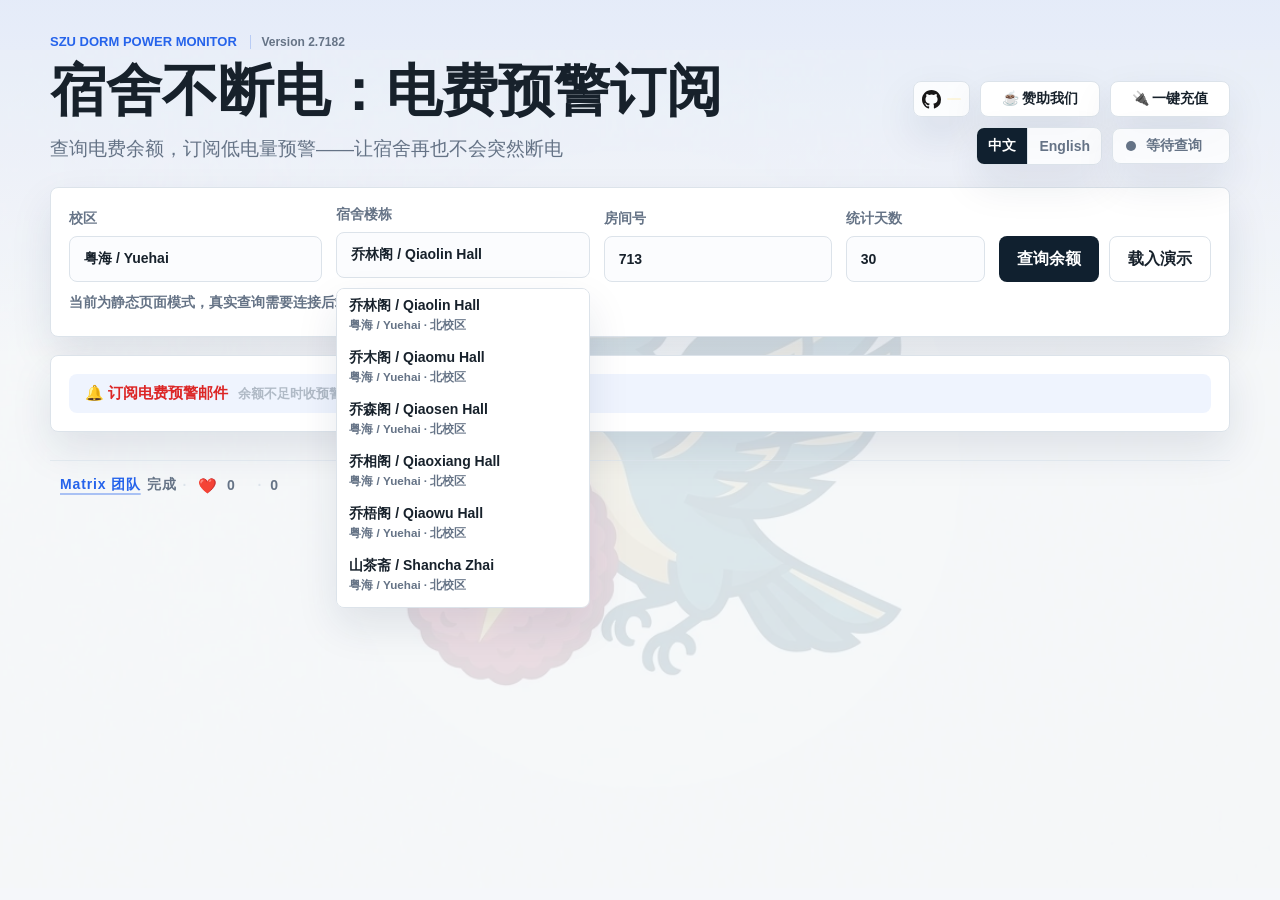
==== web/index.html @ 2b66bff0 "feat(frontend): 摘取 master 前端改进 — WebP 背景图、Slide 9 Q&A、Cache-Control 缓存头 - web/pic: 新增 WebP 背景图 (35KB" ====
<!doctype html>
<html lang="zh-CN">
  <head>
    <meta charset="utf-8" />
    <meta name="viewport" content="width=device-width, initial-scale=1" />
    <title>ElectrifySZU · 深大宿舍电费查询与预警</title>
    <meta name="description" content="ElectrifySZU - 深大宿舍电费余额查询与预警系统。查询宿舍剩余电量、日均用电、预计可用天数，订阅电费预警邮件。" />
    <meta property="og:title" content="ElectrifySZU · 深大宿舍电费查询与预警" />
    <meta property="og:description" content="深大宿舍电费余额查询与预警系统。查询宿舍剩余电量、日均用电、预计可用天数，设置用电预警，支持多校区多楼栋。" />
    <meta property="og:type" content="website" />
    <meta property="og:url" content="https://electrifyszu.app" />
    <meta property="og:image" content="https://electrifyszu.app/pic/og-image.png" />
    <meta property="og:image:width" content="600" />
    <meta property="og:image:height" content="315" />
    <link rel="canonical" href="https://electrifyszu.app" />
    <link rel="icon" type="image/png" sizes="32x32" href="pic/favicon-32.png" />
    <link rel="icon" type="image/png" sizes="16x16" href="pic/favicon-16.png" />
    <link rel="apple-touch-icon" sizes="180x180" href="pic/favicon-180.png" />
    <link rel="stylesheet" href="styles.css" />
    <link rel="modulepreload" href="modules/chart.js" />
  </head>
  <body>
    <main class="shell">
      <section class="hero" aria-labelledby="page-title">
        <div class="hero-copy">
          <div class="hero-kicker">
            <p class="eyebrow">
              SZU Dorm Power Monitor
              <a class="version-label" id="editionVersion" href="work-intro.html#9" data-i18n="brand.version">Version 2.71828</a>
            </p>
          </div>
          <h1 id="page-title" data-i18n="hero.title">宿舍不断电：电费仪表盘</h1>
          <p class="subtitle" data-i18n="hero.subtitle">搜索宿舍楼栋并输入房间号，自动完成查询并展示余额和使用情况。</p>
        </div>
        <div class="hero-side">
          <a
            class="repo-link"
            id="repoLink"
            aria-label="GitHub Repository"
            data-i18n-aria-label="brand.repo"
            href="https://github.com/jinqKing/ElectrifySZU"
            target="_blank"
            rel="noreferrer"
          >
            <svg viewBox="0 0 16 16" aria-hidden="true" focusable="false">
              <path
                fill="currentColor"
                d="M8 0C3.58 0 0 3.58 0 8c0 3.54 2.29 6.53 5.47 7.59.4.07.55-.17.55-.38
                0-.19-.01-.82-.01-1.49-2.01.37-2.53-.49-2.69-.94-.09-.23-.48-.94-.82-1.13-.28-.15-.68-.52
                -.01-.53.63-.01 1.08.58 1.23.82.72 1.21 1.87.87 2.33.66.07-.52.28-.87.51-1.07-1.78
                -.2-3.64-.89-3.64-3.95 0-.87.31-1.59.82-2.15-.08-.2-.36-1.02.08-2.12 0 0 .67-.21
                2.2.82a7.65 7.65 0 0 1 4.01 0c1.53-1.04 2.2-.82 2.2-.82.44 1.1.16 1.92.08 2.12.51.56.82
                1.27.82 2.15 0 3.07-1.87 3.75-3.65 3.95.29.25.54.73.54 1.48 0 1.07-.01 1.93-.01 2.2
                0 .21.15.46.55.38A8.01 8.01 0 0 0 16 8c0-4.42-3.58-8-8-8Z"
              ></path>
            </svg>
            <span class="star-badge" id="starBadge"></span>
            <span class="sr-only" data-i18n="brand.repo">GitHub Repository</span>
          </a>
          <button
            class="secondary sponsor-trigger"
            id="sponsorButton"
            type="button"
            aria-haspopup="dialog"
            aria-expanded="false"
            aria-controls="supportDialog"
            data-i18n="brand.sponsor"
          >
            ☕ 赞助我们
          </button>
          <a
            class="secondary recharge-trigger"
            id="rechargeButton"
            href="#"
            target="_blank"
            rel="noreferrer"
            data-i18n="brand.recharge"
          >
            🔌 一键充值
          </a>
          <div class="language-switcher" role="group" aria-label="Language">
            <button type="button" data-lang="zh-CN" aria-pressed="true">中文</button>
            <button type="button" data-lang="en-US" aria-pressed="false">English</button>
          </div>
          <div class="hero-status" id="heroStatus">
            <span class="pulse"></span>
            <span data-i18n="status.waiting">等待查询</span>
          </div>
        </div>
      </section>

      <section class="query-panel" aria-label="查询条件" data-i18n-aria-label="query.ariaLabel">
        <form id="queryForm" class="query-form">
          <label>
            <span data-i18n="form.campus">校区</span>
            <div class="combo campus-combo">
              <input id="campusSearch" readonly placeholder="选择校区" data-i18n-placeholder="form.campusPlaceholder" autocomplete="off" role="combobox" aria-autocomplete="list" aria-expanded="false" aria-controls="campusOptions" />
              <div id="campusOptions" class="combo-list campus-options" role="listbox"></div>
            </div>
            <input id="campusGroupId" name="campusGroupId" type="hidden" value="yuehai" />
            <input id="client" name="client" type="hidden" value="" />
            <input id="campusName" name="campusName" type="hidden" value="粤海" />
          </label>
          <label>
            <span data-i18n="form.building">宿舍楼栋</span>
            <div class="combo">
              <input id="buildingSearch" value="风槐斋" placeholder="搜索宿舍楼栋" data-i18n-placeholder="form.buildingPlaceholder" autocomplete="off" role="combobox" aria-autocomplete="both" aria-expanded="false" aria-controls="buildingOptions" />
              <div id="buildingOptions" class="combo-list" role="listbox"></div>
              <div class="combo-feedback" id="buildingFeedback" aria-live="polite"></div>
            </div>
            <input id="buildingId" name="buildingId" type="hidden" value="7126" />
            <input id="buildingName" name="buildingName" type="hidden" value="风槐斋" />
          </label>
          <label>
            <span data-i18n="form.room">房间号</span>
            <input id="roomName" name="roomName" value="713" placeholder="例如 713" data-i18n-placeholder="form.roomPlaceholder" autocomplete="off" />
          </label>
          <label>
            <span data-i18n="form.days">统计天数</span>
            <input id="days" name="days" type="number" min="1" max="180" value="30" />
          </label>
          <div class="actions">
            <button class="primary" type="submit" data-i18n="form.submit">查询余额</button>
            <button class="secondary" type="button" id="demoButton" data-i18n="form.demo">载入演示</button>
          </div>
        </form>
        <p class="message query-hint" id="message" data-i18n="message.initial" aria-live="polite">
          连接校园网后查询真实余额，可先载入演示数据预览效果。
        </p>
      </section>

      <section class="subscription-panel" aria-label="订阅设置">
        <div class="subscription-wrapper">
          <div class="subscription-summary" id="subscriptionSummary" hidden></div>
          <div class="subscription-body-wrap">
            <div class="subscription-inner">
              <form id="subscriptionForm" class="subscription-form">
                <label>
                  <span data-i18n="subscribe.email">预警邮箱</span>
                  <div class="email-input-group" data-default-domain="@email.szu.edu.cn">
                    <input
                      id="subscriberEmail"
                      name="email"
                      type="text"
                      inputmode="email"
                      placeholder="yourid"
                      data-i18n-placeholder="subscribe.emailPlaceholder"
                      autocomplete="email"
                      required
                    />
                    <span class="email-domain-hint" id="subscriberEmailDomainHint" aria-hidden="true">@email.szu.edu.cn</span>
                  </div>
                  <small class="field-hint" data-i18n="subscribe.emailHint">输入学号自动补全后缀，仅支持深大邮箱；提交后需到邮箱点击确认链接。</small>
                </label>
                <fieldset class="subscription-options" aria-label="订阅类型" data-i18n-aria-label="subscribe.optionsLabel">
                  <label class="checkbox-option">
                    <input id="subscribeAlert" name="alertEnabled" type="checkbox" checked />
                    <span data-i18n="subscribe.alertOption">订阅电费预警</span>
                  </label>
                  <label class="checkbox-option">
                    <input id="subscribeDailyReport" name="dailyReportEnabled" type="checkbox" />
                    <span data-i18n="subscribe.dailyReportOption">每日电费报告</span>
                  </label>
                </fieldset>
                <button class="secondary" type="submit" data-i18n="subscribe.submit">发送订阅</button>
              </form>
            </div>
            <button type="button" class="subscription-toggle" id="subscriptionTrigger">
              <span class="btn-primary-text"><span class="ring-icon">🔔</span> 订阅电费预警邮件</span>
              <span class="btn-secondary-text">余额不足时收预警 / 每日电费报告</span>
            </button>
          </div>
        </div>
      </section>

      <dialog class="subscription-dialog" id="subscriptionDialog" aria-labelledby="subscriptionDialogTitle">
        <form method="dialog">
          <h2 id="subscriptionDialogTitle" data-i18n="subscribe.dialogTitle">订阅确认</h2>
          <p id="subscriptionDialogMessage"></p>
          <div class="dialog-actions">
            <button class="secondary" id="subscriptionDialogCancel" type="submit" value="cancel" data-i18n="subscribe.dialogCancel">取消</button>
            <button class="primary" id="subscriptionDialogConfirm" type="submit" value="confirm" data-i18n="subscribe.dialogConfirm">确认</button>
          </div>
        </form>
      </dialog>

      <div class="results-container">
      <section class="metrics">
        <article class="metric balance" data-metric-card data-metric-key="remaining" role="button" tabindex="0" aria-label="Toggle current balance unit">
          <span class="metric-label" data-i18n="metrics.remaining">当前余额</span>
          <div class="metric-main">
            <strong id="remaining">--</strong>
            <small id="remainingUnit">kWh</small>
          </div>
          <small id="remainingAlt" class="metric-alt">--</small>
        </article>
        <article class="metric" data-metric-card data-metric-key="dailyAvg" role="button" tabindex="0" aria-label="Toggle daily average unit">
          <span class="metric-label" data-i18n="metrics.dailyAvg">日均用电</span>
          <div class="metric-main">
            <strong id="dailyAvg">--</strong>
            <small id="dailyAvgUnit">kWh / day</small>
          </div>
          <small id="dailyAvgAlt" class="metric-alt">--</small>
        </article>
        <article class="metric" data-metric-card data-metric-key="daysLeft" role="button" tabindex="0" aria-label="Toggle estimated days amount">
          <span class="metric-label" data-i18n="metrics.daysLeft">预计可用</span>
          <div class="metric-main">
            <strong id="daysLeft">--</strong>
            <small id="daysLeftUnit" data-i18n="unit.days">days</small>
          </div>
          <small id="daysLeftDate" class="metric-subtext">--</small>
        </article>
        <article class="metric" data-metric-card data-metric-key="totalUsed" role="button" tabindex="0" aria-label="Toggle period usage unit">
          <span class="metric-label" data-i18n="metrics.totalUsed">周期用电</span>
          <div class="metric-main">
            <strong id="totalUsed">--</strong>
            <small id="totalUsedUnit">kWh</small>
          </div>
          <small id="totalUsedAlt" class="metric-alt">--</small>
        </article>
      </section>

      <section class="chart-panel" aria-label="用电趋势" data-i18n-aria-label="chart.ariaLabel">
        <div class="section-head">
          <div>
            <h2 data-i18n="chart.title">余额与用电趋势</h2>
            <p class="section-note" data-i18n="chart.note">余额走势和每日用电量会在查询后自动更新。</p>
          </div>
          <div class="chart-meta">
            <div class="chart-legend" aria-label="图例" data-i18n-aria-label="chart.legendLabel">
              <span><i class="legend-line"></i><span data-i18n="chart.balanceLegend">余额</span></span>
              <span><i class="legend-bar low"></i><span data-i18n="chart.lowUseLegend">低用电</span></span>
              <span><i class="legend-bar medium"></i><span data-i18n="chart.mediumUseLegend">中用电</span></span>
              <span><i class="legend-bar high"></i><span data-i18n="chart.highUseLegend">高用电</span></span>
            </div>
            <button type="button" id="chartUnitToggle" class="secondary compact" data-i18n="chart.unitToggle">金额/电量</button>
            <span id="chartRange" data-i18n="empty.noData">暂无数据</span>
          </div>
        </div>
        <form id="usageLevelForm" class="usage-level-form" aria-label="用电等级配置" data-i18n-aria-label="chart.levelConfigLabel">
          <label>
            <span data-i18n="chart.mediumThreshold">中用电起点</span>
            <input id="mediumUseThreshold" type="number" min="0" step="0.1" />
            <small>kWh</small>
          </label>
          <label>
            <span data-i18n="chart.highThreshold">高用电起点</span>
            <input id="highUseThreshold" type="number" min="0" step="0.1" />
            <small>kWh</small>
          </label>
          <button class="secondary compact" type="button" id="resetUsageLevels" data-i18n="chart.resetLevels">自动分档</button>
        </form>
        <div id="trendChart" class="trend-chart empty" data-i18n="empty.noTrend">暂无趋势数据</div>
      </section>

      <section class="details-grid">
        <article class="detail results-section">
          <div class="section-head">
            <h2 data-i18n="details.warning">预警状态</h2>
            <span class="badge" id="statusBadge" data-i18n="status.unchecked">未查询</span>
          </div>
          <div class="meter" aria-hidden="true">
            <div id="meterFill"></div>
          </div>
          <dl class="facts">
            <div>
              <dt data-i18n="details.room">房间</dt>
              <dd id="roomLabel">--</dd>
            </div>
            <div>
              <dt data-i18n="details.lastRecord">最近记录</dt>
              <dd id="lastRecord">--</dd>
            </div>
            <div>
              <dt data-i18n="details.period">统计周期</dt>
              <dd id="period">--</dd>
            </div>
            <div>
              <dt data-i18n="details.records">记录数</dt>
              <dd id="records">--</dd>
            </div>
            <div id="rankRow" hidden>
              <dt data-i18n="details.buildingRank">楼内排行</dt>
              <dd id="buildingRank">-- <small class="rank-note" data-i18n="details.rankNote">(测试数据，仅供参考)</small></dd>
            </div>
          </dl>
        </article>

        <article class="detail results-section">
          <div class="section-head">
            <h2 data-i18n="recharge.title">最近充值</h2>
            <span id="rechargeCount">0 条</span>
          </div>
          <div id="rechargeList" class="recharge-list empty" data-i18n="empty.noData">暂无数据</div>
        </article>
      </section>
      </div><!-- /.results-container -->
      <footer class="page-footer">
        <p id="footerCredit">
          <span data-i18n="brand.footerLead"></span><a
            class="footer-team-link"
            href="work-intro.html"
            target="_blank"
            rel="noreferrer"
            data-i18n="brand.footerTeam"
          >Matrix 团队</a><span data-i18n="brand.footerTail">完成</span>
          <span class="footer-divider" role="separator" aria-hidden="true">·</span>
          <span class="like-section">
            <button class="like-button" id="likeButton" type="button" aria-label="Like this project" data-i18n-aria-label="like.buttonLabel">❤️</button>
            <span class="like-count" id="likeCount" data-count="0">0</span>
            <span class="stats-separator" aria-hidden="true">·</span>
            <span class="user-count" id="userCount" data-count="0">0</span>
          </span>
        </p>
      </footer>
    </main>

    <div class="support-modal" id="supportModal" hidden>
      <div class="support-backdrop" data-support-close></div>
      <section
        class="support-dialog"
        id="supportDialog"
        role="dialog"
        aria-modal="true"
        aria-labelledby="supportTitle"
        aria-describedby="supportDescription"
        tabindex="-1"
      >
        <button
          class="support-close"
          id="supportClose"
          type="button"
          aria-label="Close sponsor dialog"
          data-i18n-aria-label="sponsor.close"
        >
          ×
        </button>
        <div class="support-copy">
          <p class="support-eyebrow" data-i18n="brand.sponsor">赞助我们</p>
          <h2 id="supportTitle" data-i18n="sponsor.title">请我们喝杯咖啡</h2>
          <p id="supportDescription" data-i18n="sponsor.description">
            感谢每一份支持，它会帮助我们持续维护服务、补充功能和优化体验。
          </p>
          <p class="support-work-link">
            <span data-i18n="sponsor.workPrefix">想先了解我们做了什么？</span>
            <a href="work-intro.html" target="_blank" rel="noreferrer" data-i18n="sponsor.workLink">查看工作介绍幻灯片</a>
          </p>
        </div>
        <div class="support-qrcodes">
          <figure class="support-card">
            <img src="pic/qrcode/wxvu.png" alt="微信赞赏码" data-i18n-alt="sponsor.wechatAlt" loading="lazy" />
            <figcaption data-i18n="sponsor.wechat">微信支付</figcaption>
          </figure>
          <figure class="support-card">
            <img src="pic/qrcode/alipayvu.png" alt="支付宝收款码" data-i18n-alt="sponsor.alipayAlt" loading="lazy" />
            <figcaption data-i18n="sponsor.alipay">支付宝</figcaption>
          </figure>
        </div>
        <p class="support-thanks" data-i18n="sponsor.thanks">
          谢谢你愿意支持这个小项目，愿它继续帮更多同学少一点断电焦虑。
        </p>
      </section>

      <!-- Lightbox for QR code images -->
      <div class="lightbox-overlay" id="lightboxOverlay" hidden>
        <div class="lightbox-container">
          <button class="lightbox-close" id="lightboxClose" type="button"
                  aria-label="关闭" data-i18n-aria-label="lightbox.close">×</button>
          <img class="lightbox-image" id="lightboxImage" src="" alt="" draggable="false" />
          <button class="lightbox-download" id="lightboxDownload" type="button"
                  data-i18n="lightbox.save">保存图片</button>
        </div>
      </div>
    </div>

    <script src="modules/i18n-data.js" defer></script>
    <script src="modules/loading-status.js" defer></script>
    <script type="module" src="app.js"></script>
  </body>
</html>
---- web/styles.css ----
:root {
  color-scheme: light;
  --bg: #f5f7fa;
  --surface: #ffffff;
  --surface-strong: #10202f;
  --text: #17212b;
  --muted: #657386;
  --line: #dce3ea;
  --green: #0f9f6e;
  --yellow: #d98616;
  --red: #d73939;
  --blue: #2563eb;
  --shadow: 0 18px 42px rgba(24, 39, 75, 0.1);
}

.results-container {
  display: none;
}
.results-container.visible {
  display: block;
  opacity: 0;
  transform: translateY(14px);
  animation: fadeUp 380ms ease forwards;
}
@keyframes fadeUp {
  from {
    opacity: 0;
    transform: translateY(14px);
  }
  to {
    opacity: 1;
    transform: translateY(0);
  }
}

* {
  box-sizing: border-box;
}

body {
  position: relative;
  margin: 0;
  min-height: 100vh;
  background:
    linear-gradient(180deg, rgba(37, 99, 235, 0.08), transparent 360px),
    var(--bg);
  color: var(--text);
  font-family:
    Inter, "Segoe UI", "Microsoft YaHei", Arial, sans-serif;
}

body::before {
  content: '';
  position: fixed;
  inset: 0;
  background: url('pic/ElectrifySZU_bird_light.webp') center 80% / 120% auto no-repeat,
              url('pic/ElectrifySZU_bird_light.png') center 80% / 120% auto no-repeat;
  opacity: 0.12;
  pointer-events: none;
  z-index: -1;
}

button,
input,
select {
  font: inherit;
}

.shell {
  width: min(1180px, calc(100% - 32px));
  margin: 0 auto;
  padding: 34px 0 36px;
}

.hero {
  display: grid;
  grid-template-columns: minmax(0, 1fr) auto;
  align-items: end;
  gap: 28px;
  margin-bottom: 22px;
}

.hero-copy {
  display: grid;
  gap: 14px;
}

.hero-kicker {
  display: flex;
  align-items: center;
  gap: 16px;
  flex-wrap: wrap;
}

.hero-side {
  display: flex;
  align-items: center;
  justify-content: flex-end;
  gap: 10px;
  flex-wrap: wrap;
  max-width: 420px;
}

.repo-link {
  display: inline-flex;
  align-items: center;
  justify-content: center;
  width: auto;
  min-width: 36px;
  height: 36px;
  gap: 0;
  border: 1px solid var(--line);
  border-radius: 8px;
  background: rgba(255, 255, 255, 0.82);
  color: #181717;
  text-decoration: none;
  box-shadow: var(--shadow);
  transition:
    transform 180ms ease,
    border-color 180ms ease,
    color 180ms ease;
  padding: 0 8px;
}

.repo-link:hover,
.repo-link:focus-visible {
  border-color: rgba(37, 99, 235, 0.35);
  color: #181717;
  transform: translateY(-1px);
}

.repo-link svg {
  width: 19px;
  height: 19px;
  display: block;
}

.star-badge {
  display: inline-flex;
  align-items: center;
  gap: 2px;
  margin-left: 6px;
  padding: 1px 7px;
  border-radius: 99px;
  background: rgba(255, 195, 0, 0.12);
  color: #b8860b;
  font-size: 12px;
  font-weight: 700;
  line-height: 1;
  white-space: nowrap;
}

.sponsor-trigger,
.recharge-trigger {
  min-height: 36px;
  min-width: 120px;
  padding: 0 20px;
  border-radius: 8px;
  background: rgba(255, 255, 255, 0.86);
  box-shadow: var(--shadow);
  font-size: 14px;
  font-weight: 800;
  text-decoration: none;
  display: inline-flex;
  align-items: center;
  justify-content: center;
  white-space: nowrap;
  border: 1px solid var(--line);
  color: var(--text);
  transition:
    transform 180ms ease,
    border-color 180ms ease,
    color 180ms ease;
}

.sponsor-trigger:hover,
.sponsor-trigger:focus-visible,
.recharge-trigger:hover,
.recharge-trigger:focus-visible {
  border-color: rgba(37, 99, 235, 0.35);
  transform: translateY(-1px);
}

.sr-only {
  position: absolute;
  width: 1px;
  height: 1px;
  padding: 0;
  margin: -1px;
  overflow: hidden;
  clip: rect(0, 0, 0, 0);
  white-space: nowrap;
  border: 0;
}

.language-switcher {
  display: inline-flex;
  overflow: hidden;
  border: 1px solid var(--line);
  border-radius: 8px;
  background: rgba(255, 255, 255, 0.78);
  box-shadow: var(--shadow);
}

.language-switcher button {
  min-height: 36px;
  border-radius: 0;
  padding: 0 11px;
  background: transparent;
  color: var(--muted);
  font-size: 14px;
  font-weight: 800;
}

.language-switcher button + button {
  border-left: 1px solid var(--line);
}

.language-switcher button.active {
  background: var(--surface-strong);
  color: #fff;
}

.eyebrow {
  margin: 0;
  color: var(--blue);
  font-size: 13px;
  font-weight: 700;
  letter-spacing: 0;
  text-transform: uppercase;
}

.version-label {
  display: inline-flex;
  align-items: center;
  margin-left: 10px;
  padding-left: 10px;
  border-left: 1px solid rgba(37, 99, 235, 0.24);
  color: var(--muted);
  font-size: 12px;
  font-weight: 800;
  text-transform: none;
  text-decoration: none;
  cursor: pointer;
  transition: color 180ms ease;
}

.version-label:hover,
.version-label:focus-visible {
  color: var(--blue);
}

h1,
h2,
p {
  margin-top: 0;
}

h1 {
  margin-bottom: 0;
  font-size: clamp(34px, 6vw, 56px);
  line-height: 1;
  letter-spacing: 0;
}

h2 {
  margin-bottom: 0;
  font-size: 19px;
}

.subtitle {
  max-width: 620px;
  margin-bottom: 0;
  color: var(--muted);
  font-size: 19px;
  line-height: 1.7;
}

.hero-status {
  display: inline-flex;
  align-items: center;
  gap: 10px;
  min-height: 36px;
  min-width: 118px;
  padding: 0 13px;
  border: 1px solid var(--line);
  border-radius: 8px;
  background: rgba(255, 255, 255, 0.78);
  font-size: 14px;
  color: var(--muted);
  font-weight: 800;
  box-shadow: var(--shadow);
}

.pulse {
  width: 10px;
  height: 10px;
  border-radius: 999px;
  background: var(--muted);
}

.query-panel,
.subscription-panel,
.detail,
.metric,
.chart-panel {
  border: 1px solid var(--line);
  border-radius: 8px;
  background: var(--surface);
  box-shadow: var(--shadow);
}

.query-panel,
.subscription-panel {
  padding: 18px;
  margin-bottom: 18px;
}

.query-form {
  display: grid;
  grid-template-columns: 1fr 1fr 0.9fr 0.55fr auto;
  gap: 14px;
  align-items: end;
}

/* --- Subscription Panel --- */

.subscription-wrapper {
  position: relative;
}

.subscription-toggle {
  display: block;
  width: 100%;
  min-height: unset;
  border: 0;
  border-radius: 8px;
  padding: 10px 16px;
  margin-top: 0;
  background: rgba(37, 99, 235, 0.07);
  color: inherit;
  font-size: 15px;
  font-weight: 800;
  text-align: left;
  cursor: pointer;
  transition: background 180ms ease;
  white-space: nowrap;
  overflow: hidden;
}

/* Add spacing between form content and button when panel is open */
.subscription-inner.open ~ .subscription-toggle {
  margin-top: 12px;
}

.subscription-toggle .btn-primary-text {
  color: #dc2626;
}

.subscription-toggle .ring-icon {
  display: inline-block;
  transform-origin: top center;
  animation-name: ring-idle;
  animation-duration: 6s;
  animation-timing-function: ease-in-out;
  animation-iteration-count: infinite;
}

.ring-icon.clicked {
  animation-name: ring-bounce!important;
  animation-duration: 0.5s!important;
  animation-iteration-count: 1!important;
}

@keyframes ring-idle {
  0%, 88%, 100% { transform: rotate(0deg); }
  90% { transform: rotate(-12deg); }
  92% { transform: rotate(12deg); }
  94% { transform: rotate(-10deg); }
  96% { transform: rotate(8deg); }
  98% { transform: rotate(0deg); }
}

@keyframes ring-bounce {
  0%   { transform: rotate(0deg);
 }
  20%  { transform: rotate(-14deg);
 }
  40%  { transform: rotate(12deg);
 }
  60%  { transform: rotate(-8deg);
 }
  80%  { transform: rotate(5deg);
 }
  100% { transform: rotate(0deg);
 }
}

.subscription-toggle .btn-secondary-text {
  color: #b0bac6;
  font-size: 13px;
  font-weight: 600;
  margin-left: 6px;
}

.subscription-toggle:hover,
.subscription-toggle:focus-visible {
  background: rgba(37, 99, 235, 0.13);
}

/* Collapsible inner content — animates between hidden and visible */
.subscription-inner {
  overflow: hidden;
  max-height: 0;
  opacity: 0;
  transition: max-height 350ms cubic-bezier(.4,0,.2,1), opacity 280ms ease;
}

.subscription-inner.open {
  max-height: 420px;
  opacity: 1;
}

.subscription-body-wrap {}

.subscription-form {
  display: grid;
  grid-template-columns: minmax(240px, 360px) minmax(210px, 1fr) auto;
  gap: 12px;
  align-items: end;
  padding-bottom: 0;
  border-top: none;
}

.subscription-summary {
  display: inline-flex;
  align-items: center;
  gap: 8px;
  border: 1px solid rgba(15, 159, 110, 0.24);
  border-top: 1px solid var(--line);
  border-radius: 0 0 8px 8px;
  padding: 8px 14px;
  margin-top: 14px;
  background: rgba(15, 159, 110, 0.06);
  color: var(--green);
  font-size: 14px;
  font-weight: 800;
  cursor: pointer;
  transition: background 160ms ease;
}

.subscription-summary:hover,
.subscription-summary:focus-visible {
  background: rgba(15, 159, 110, 0.12);
}

.subscription-summary[hidden] {
  display: none;
}

/* Pending verification — warm amber tone instead of green */
.subscription-summary.pending-verification {
  border-color: rgba(217, 134, 22, 0.32);
  background: rgba(217, 134, 22, 0.08);
  color: var(--yellow);
}

.subscription-summary.pending-verification:hover,
.subscription-summary.pending-verification:focus-visible {
  background: rgba(217, 134, 22, 0.14);
}

.query-hint {
  margin: 12px 0 0;
  color: #7a8797;
  font-size: 14px;
  font-weight: 700;
}

label {
  display: grid;
  gap: 8px;
  color: var(--muted);
  font-size: 14px;
  font-weight: 700;
}

.email-input-group {
  display: flex;
  align-items: center;
  border: 1px solid var(--line);
  border-radius: 8px;
  background: #fbfcfe;
  transition:
    border-color 0.2s ease,
    box-shadow 0.2s ease;
}

.email-input-group:focus-within {
  border-color: var(--blue);
  box-shadow: 0 0 0 4px rgba(37, 99, 235, 0.12);
}

.email-input-group input {
  min-width: 0;
  border: 0;
  background: transparent;
  box-shadow: none;
}

.email-input-group input:focus {
  border-color: transparent;
  box-shadow: none;
}

.email-domain-hint {
  flex-shrink: 0;
  padding-right: 14px;
  color: var(--muted);
  font-size: 13px;
  font-weight: 700;
  white-space: nowrap;
}

.email-input-group.has-custom-domain .email-domain-hint {
  display: none;
}

.field-hint {
  color: #7a8797;
  font-size: 13px;
  font-weight: 600;
  line-height: 1.5;
}

.subscription-options {
  display: grid;
  gap: 8px;
  min-width: 0;
  margin: 0;
  padding: 0;
  border: 0;
}

.checkbox-option {
  display: flex;
  align-items: center;
  gap: 9px;
  min-height: 19px;
  color: var(--text);
  font-size: 14px;
  font-weight: 800;
}

.checkbox-option input {
  width: 18px;
  min-height: 18px;
  height: 18px;
  margin: 0;
  padding: 0;
  accent-color: var(--blue);
}

.subscription-dialog {
  width: min(420px, calc(100% - 32px));
  padding: 0;
  border: 1px solid var(--line);
  border-radius: 8px;
  background: var(--surface);
  color: var(--text);
  box-shadow: 0 26px 70px rgba(15, 23, 42, 0.24);
}

.subscription-dialog::backdrop {
  background: rgba(15, 23, 42, 0.38);
}

.subscription-dialog form {
  display: grid;
  gap: 16px;
  padding: 20px;
}

.subscription-dialog p {
  margin-bottom: 0;
  color: var(--muted);
  line-height: 1.7;
  white-space: pre-line;
}

.dialog-actions {
  display: flex;
  justify-content: flex-end;
  gap: 10px;
}

.dialog-actions button {
  justify-self: end;
}

input,
select {
  width: 100%;
  min-height: 46px;
  border: 1px solid var(--line);
  border-radius: 8px;
  padding: 0 14px;
  background: #fbfcfe;
  color: var(--text);
  outline: none;
}

input:focus,
select:focus {
  border-color: var(--blue);
  box-shadow: 0 0 0 4px rgba(37, 99, 235, 0.12);
}

.combo {
  position: relative;
}

.combo-list {
  position: absolute;
  z-index: 20;
  top: calc(100% + 6px);
  left: 0;
  right: 0;
  display: none;
  max-height: 320px;
  overflow-y: auto;
  border: 1px solid var(--line);
  border-radius: 8px;
  background: #fff;
  box-shadow: var(--shadow);
}

.combo-list.open {
  display: block;
}

/* Animated open — used on first page load to hint that building selection is ready */
.combo-list.open-animated {
  animation: comboFadeSlide 800ms cubic-bezier(0.16, 1, 0.3, 1) forwards;
}

@keyframes comboFadeSlide {
  from {
    opacity: 0;
    transform: translateY(-10px);
  }
  to {
    opacity: 1;
    transform: translateY(0);
  }
}

.combo-option {
  width: 100%;
  min-height: 42px;
  border: 0;
  border-radius: 0;
  padding: 8px 12px;
  background: #fff;
  color: var(--text);
  text-align: left;
  white-space: normal;
}

.combo-option:hover,
.combo-option:focus {
  background: #f2f6fb;
}

.combo-option small {
  display: block;
  margin-top: 3px;
  color: var(--muted);
  font-weight: 700;
}

.combo-option.active {
  background: #e8f0fe;
  outline: 2px solid var(--blue);
  outline-offset: -2px;
}

.combo-option mark {
  background: #fde68a;
  color: inherit;
  border-radius: 2px;
  padding: 0 1px;
  font-weight: 800;
}

.combo-empty {
  padding: 16px 12px;
  color: var(--muted);
  font-size: 13px;
  font-weight: 700;
  text-align: center;
}

.combo-count {
  padding: 4px 12px 6px;
  color: var(--muted);
  font-size: 11px;
  font-weight: 700;
  border-bottom: 1px solid var(--line);
}

/* ── Building Input Feedback Indicators ─────────────── */

.combo-feedback {
  visibility: visible;
  min-height: 0;
  margin-top: 4px;
  padding: 0 2px;
  color: var(--muted);
  font-size: 12px;
  font-weight: 700;
  line-height: 1.4;
  transition: opacity 180ms ease;
  word-break: break-word;
}

.combo:not(.has-match-exact):not(.has-match-fuzzy):not(.has-no-match)
  > .combo-feedback {
  visibility: hidden;
}

/* Exact match — subtle green underline on the input */
.combo.has-match-exact #buildingSearch {
  border-bottom-color: var(--green);
}

/* Fuzzy match — amber underline */
.combo.has-match-fuzzy #buildingSearch,
.combo.has-match-fuzzy .combo-feedback {
  color: var(--yellow);
}

.combo.has-match-fuzzy #buildingSearch {
  border-bottom-color: var(--yellow);
}

/* No match — red underline + hint text */
.combo.has-no-match #buildingSearch,
.combo.has-no-match .combo-feedback {
  color: var(--red);
}

.combo.has-no-match #buildingSearch {
  border-bottom-color: var(--red);
}

.actions {
  display: flex;
  gap: 10px;
}

button {
  min-height: 46px;
  border: 0;
  border-radius: 8px;
  padding: 0 18px;
  cursor: pointer;
  font-weight: 800;
  white-space: nowrap;
}

button:disabled {
  cursor: wait;
  opacity: 0.68;
}

.primary {
  background: var(--surface-strong);
  color: #fff;
}

.secondary {
  border: 1px solid var(--line);
  background: #fff;
  color: var(--text);
}

.compact {
  min-height: 38px;
  padding: 0 12px;
  font-size: 13px;
}

.metrics {
  display: grid;
  grid-template-columns: repeat(4, minmax(0, 1fr));
  gap: 18px;
  margin-bottom: 18px;
}

.chart-panel {
  padding: 22px;
  margin-bottom: 18px;
}

.metric {
  position: relative;
  display: grid;
  align-content: start;
  min-height: 154px;
  padding: 20px;
  overflow: hidden;
  cursor: pointer;
  transition:
    transform 180ms ease,
    border-color 180ms ease,
    box-shadow 180ms ease;
}

.metric:hover,
.metric:focus-visible {
  border-color: rgba(37, 99, 235, 0.35);
  box-shadow: 0 22px 48px rgba(24, 39, 75, 0.14);
  transform: translateY(-2px);
}

.metric:focus-visible {
  outline: 3px solid rgba(37, 99, 235, 0.24);
  outline-offset: 3px;
}

.metric-label {
  display: block;
  margin-bottom: 16px;
  color: var(--muted);
  font-size: 15px;
  font-weight: 800;
}

.metric-main {
  display: flex;
  align-items: baseline;
  gap: 9px;
  min-width: 0;
  transform-origin: left center;
}

.metric strong {
  display: inline-block;
  min-width: 0;
  font-size: clamp(32px, 4vw, 42px);
  line-height: 1;
  letter-spacing: 0;
  overflow-wrap: anywhere;
}

.metric small {
  display: block;
  color: var(--muted);
  font-weight: 700;
}

.metric-main small {
  margin-top: 0;
  white-space: nowrap;
}

.metric-alt {
  min-height: 20px;
  margin-top: 12px;
  color: #3f4f63;
  font-size: 16px;
}

.metric-subtext {
  margin-top: 10px;
  min-height: 18px;
  font-size: 13px;
}

.metric.is-switching .metric-main {
  animation: metric-value-switch 340ms ease both;
}

.metric.is-switching .metric-alt,
.metric.is-switching .metric-subtext {
  animation: metric-support-switch 340ms ease both;
}

@keyframes metric-value-switch {
  0% {
    opacity: 0.58;
    transform: translateY(7px) scale(0.985);
  }
  65% {
    opacity: 1;
    transform: translateY(-2px) scale(1.01);
  }
  100% {
    opacity: 1;
    transform: translateY(0) scale(1);
  }
}

@keyframes metric-support-switch {
  0% {
    opacity: 0;
    transform: translateY(5px);
  }
  100% {
    opacity: 1;
    transform: translateY(0);
  }
}

@media (prefers-reduced-motion: reduce) {
  .metric,
  .metric.is-switching .metric-main,
  .metric.is-switching .metric-alt,
  .metric.is-switching .metric-subtext {
    animation: none;
    transition: none;
    transform: none;
  }
  .chart-canvas.chart-exit,
  .chart-canvas.chart-enter {
    transition: none;
    opacity: 1;
  }
  /* ---- New coverage: animations not previously covered ---- */
  .results-container.visible {
    animation: none;
    opacity: 1;
    transform: none;
  }
  .ring-icon,
  .ring-icon.clicked {
    animation: none !important;
  }
  .combo-list.open-animated {
    animation: none;
    opacity: 1;
    transform: none;
  }
  .message-dots,
  .message-detail.is-visible,
  .message-label {
    animation: none;
  }
  .repo-link:hover,
  .repo-link:focus-visible,
  .sponsor-trigger:hover,
  .sponsor-trigger:focus-visible,
  .recharge-trigger:hover,
  .recharge-trigger:focus-visible,
  .metric:hover,
  .metric:focus-visible,
  .like-button:hover,
  .like-button:focus-visible {
    transform: none;
  }
}

.balance {
  background: var(--surface-strong);
  color: #fff;
  transition: background 300ms ease;
}

.balance .metric-label,
.balance small {
  color: rgba(255, 255, 255, 0.72);
}

.balance .metric-alt {
  color: rgba(255, 255, 255, 0.86);
}

/* Balance card colour shifts synced with hero status */
.balance.status-ok {
  background: linear-gradient(135deg, #0f9f6e, #0a7a56);
}

.balance.status-low {
  background: linear-gradient(135deg, #d98616, #b86e0e);
}

.balance.status-critical {
  background: linear-gradient(135deg, #d73939, #ab2e2e);
}

.details-grid {
  display: grid;
  grid-template-columns: 1.1fr 0.9fr;
  gap: 18px;
}

.detail {
  padding: 22px;
}

.section-head {
  display: flex;
  align-items: center;
  justify-content: space-between;
  gap: 12px;
  margin-bottom: 18px;
}

#chartUnitToggle {
  flex-shrink: 0;
  cursor: pointer;
}

.chart-meta {
  display: grid;
  justify-items: end;
  gap: 8px;
  color: var(--muted);
  font-size: 13px;
  font-weight: 800;
}

.chart-legend {
  display: flex;
  flex-wrap: wrap;
  justify-content: flex-end;
  gap: 8px 12px;
}

.chart-legend span {
  display: inline-flex;
  align-items: center;
  gap: 6px;
  white-space: nowrap;
}

.legend-line {
  width: 18px;
  height: 3px;
  border-radius: 999px;
  background: var(--blue);
}

.legend-bar {
  width: 12px;
  height: 12px;
  border-radius: 3px;
}

.legend-bar.low {
  background: #8bd7bd;
}

.legend-bar.medium {
  background: #f2b15d;
}

.legend-bar.high {
  background: #e46f6f;
}

.usage-level-form {
  display: flex;
  flex-wrap: wrap;
  align-items: center;
  gap: 10px;
  margin: -4px 0 14px;
  padding: 10px 12px;
  border: 1px solid #edf1f5;
  border-radius: 8px;
  background: #f8fafc;
}

.usage-level-form label {
  display: inline-flex;
  align-items: center;
  gap: 8px;
  min-width: 0;
  color: var(--muted);
  font-size: 13px;
  font-weight: 800;
}

.usage-level-form input {
  width: 78px;
  height: 38px;
  min-height: 38px;
  padding: 0 10px;
  text-align: right;
}

.usage-level-form input.auto {
  border-color: rgba(101, 115, 134, 0.28);
  color: var(--muted);
}

.usage-level-form small {
  color: var(--muted);
  font-weight: 800;
}

.section-note {
  margin: 6px 0 0;
  color: var(--muted);
  font-size: 14px;
  font-weight: 700;
}

.trend-chart {
  min-height: 320px;
  border-radius: 8px;
  overflow-x: auto;
  overflow-y: hidden;
  overscroll-behavior-x: contain;
  scrollbar-width: thin;
}

.trend-chart.empty {
  display: grid;
  place-items: center;
  border: 1px dashed var(--line);
  border-radius: 8px;
  color: var(--muted);
  font-weight: 700;
}

.chart-canvas {
  position: relative;
  width: 100%;
  min-width: 0;
}

.trend-chart svg {
  display: block;
  width: 100%;
  height: 320px;
}

/* ---- Inline SVG interaction zones (replaces external .chart-hit-layer) ---- */

.chart-interaction {
  /* group wrapper inside SVG */
}

.chart-zone {
  cursor: pointer;
}

.chart-hotzone {
  /* transparent rect providing generous hit area */
}

.chart-indicator {
  fill: transparent;
  transition: fill 120ms ease;
}

.chart-zone:hover .chart-indicator,
.chart-zone:focus-visible .chart-indicator,
.chart-zone.active .chart-indicator {
  fill: var(--blue);
}

.chart-zone:focus-visible {
  outline: 2px solid rgba(37, 99, 235, 0.45);
  outline-offset: 2px;
}

/* ---- Truncation notice ---- */

.chart-truncation {
  text-align: center;
  padding: 6px 0 0;
  font-size: 12px;
  font-weight: 700;
  color: var(--yellow);
}

.chart-tooltip {
  position: absolute;
  z-index: 2;
  display: grid;
  gap: 4px;
  min-width: 160px;
  padding: 10px 12px;
  border: 1px solid rgba(23, 33, 43, 0.1);
  border-radius: 8px;
  background: rgba(255, 255, 255, 0.96);
  box-shadow: 0 14px 32px rgba(24, 39, 75, 0.16);
  color: var(--muted);
  font-size: 12px;
  font-weight: 800;
  opacity: 0;
  pointer-events: none;
  transform: translate(-50%, -110%);
  transition:
    opacity 140ms ease,
    transform 140ms ease;
}

.chart-tooltip.visible {
  opacity: 1;
  transform: translate(-50%, calc(-100% - 10px));
}

.chart-tooltip strong {
  color: var(--text);
  font-size: 13px;
}

.chart-tooltip span {
  white-space: nowrap;
}

/* --- Fade-out / fade-in for chart replay transitions --- */
.chart-canvas.chart-exit {
  opacity: 0;
  transition: opacity 220ms ease;
}

.chart-canvas.chart-enter-init {
  /* opacity forced inline, no transition yet */
}

.chart-canvas.chart-enter {
  opacity: 1;
  transition: opacity 280ms ease;
}

/* --- Tooltip direction-down: show below dot when near chart top --- */
.chart-tooltip.direction-down {
  transform: translate(-50%, 10px);
}

.chart-tooltip.direction-down.visible {
  transform: translate(-50%, 10px);
}

.chart-axis {
  stroke: #cfd8e3;
  stroke-width: 1;
}

.chart-grid {
  stroke: #edf1f5;
  stroke-width: 1;
}

.chart-grid.baseline {
  stroke: #d8e0ea;
}

.chart-tick-mark {
  stroke: #cfd8e3;
  stroke-width: 1;
}

.chart-line {
  fill: none;
  stroke: var(--blue);
  stroke-width: 3;
}

.chart-area {
  fill: rgba(37, 99, 235, 0.1);
}

.chart-bar {
  opacity: 0.72;
}

.chart-bar.low {
  fill: #8bd7bd;
}

.chart-bar.medium {
  fill: #f2b15d;
}

.chart-bar.high {
  fill: #e46f6f;
}

.chart-dot {
  fill: var(--surface);
  stroke: var(--blue);
  stroke-width: 2;
}

.chart-label {
  fill: var(--muted);
  font-size: 12px;
  font-weight: 700;
}

.chart-title-label {
  fill: #4f5f72;
  font-size: 12px;
  font-weight: 800;
}

.chart-axis-label {
  fill: #6b7888;
  font-size: 11px;
  font-weight: 800;
  letter-spacing: 0;
}

.chart-axis-label.left {
  text-anchor: end;
}

.chart-axis-label.right {
  text-anchor: start;
}

.badge {
  border-radius: 999px;
  padding: 6px 10px;
  background: #eef2f7;
  color: var(--muted);
  font-size: 14px;
  font-weight: 800;
}

.badge.ok {
  background: rgba(15, 159, 110, 0.12);
  color: var(--green);
}

.badge.low {
  background: rgba(217, 134, 22, 0.14);
  color: var(--yellow);
}

.badge.critical {
  background: rgba(215, 57, 57, 0.12);
  color: var(--red);
}

.meter {
  height: 12px;
  overflow: hidden;
  border-radius: 999px;
  background: #edf1f5;
}

.meter > div {
  width: 0;
  height: 100%;
  border-radius: inherit;
  background: var(--green);
  transition: width 220ms ease;
}

.facts {
  display: grid;
  grid-template-columns: repeat(2, minmax(0, 1fr));
  gap: 16px;
  margin: 20px 0 0;
}

.facts div {
  padding-top: 14px;
  border-top: 1px solid var(--line);
}

dt {
  color: var(--muted);
  font-size: 13px;
  font-weight: 800;
}

dd {
  margin: 6px 0 0;
  font-size: 16px;
  font-weight: 800;
}

.recharge-list {
  display: grid;
  gap: 10px;
}

.recharge-list.empty {
  min-height: 136px;
  place-items: center;
  border: 1px dashed var(--line);
  border-radius: 8px;
  color: var(--muted);
}

.recharge-item {
  display: grid;
  grid-template-columns: 1fr auto;
  gap: 8px;
  padding: 12px;
  border: 1px solid var(--line);
  border-radius: 8px;
}

.recharge-item strong {
  font-size: 16px;
}

.recharge-item span {
  color: var(--muted);
  font-size: 14px;
  font-weight: 700;
}

.message {
  min-height: 24px;
  color: var(--muted);
  font-weight: 700;
}

.message.loading {
  display: grid;
  gap: 4px;
  padding: 10px 14px;
  border: 1px solid rgba(37, 99, 235, 0.14);
  border-radius: 12px;
  background:
    linear-gradient(135deg, rgba(37, 99, 235, 0.08), rgba(15, 159, 110, 0.06)),
    linear-gradient(90deg, rgba(255, 255, 255, 0.92), rgba(247, 250, 255, 0.94));
  box-shadow: 0 12px 26px rgba(24, 39, 75, 0.08);
}

.message-main {
  display: inline-flex;
  align-items: center;
  gap: 2px;
  font-weight: 800;
  color: #153a72;
}

.message-dots {
  display: inline-flex;
  min-width: 1.6em;
  color: #2563eb;
  letter-spacing: 1px;
  animation: loading-rainbow 1.2s linear infinite;
}

.message-detail {
  color: #475569;
  font-size: 12px;
  font-weight: 700;
  opacity: 0;
  transform: translateY(4px);
  transition:
    opacity 180ms ease,
    transform 180ms ease;
}

.message-detail.is-visible {
  opacity: 1;
  transform: translateY(0);
  animation: loading-rainbow 3s linear infinite;
}

.message-label {
  background: linear-gradient(90deg, #2563eb, #0f9f6e, #d98616, #d73939);
  background-size: 220% 100%;
  background-clip: text;
  -webkit-background-clip: text;
  color: transparent;
  animation: loading-rainbow 4s linear infinite;
}

@keyframes loading-rainbow {
  0% {
    filter: hue-rotate(0deg);
    background-position: 0% 50%;
  }
  100% {
    filter: hue-rotate(360deg);
    background-position: 100% 50%;
  }
}

.message.error {
  color: var(--red);
}

body.modal-open {
  overflow: hidden;
}

.support-modal[hidden] {
  display: none;
}

.support-modal {
  position: fixed;
  inset: 0;
  z-index: 80;
}

.support-backdrop {
  position: absolute;
  inset: 0;
  background: rgba(16, 32, 47, 0.58);
  backdrop-filter: blur(8px);
}

.support-dialog {
  position: relative;
  z-index: 1;
  width: min(680px, calc(100% - 24px));
  margin: min(8vh, 56px) auto;
  max-height: calc(100vh - 36px);
  padding: 24px;
  overflow-y: auto;
  -webkit-overflow-scrolling: touch;
  border: 1px solid rgba(220, 227, 234, 0.92);
  border-radius: 20px;
  background:
    radial-gradient(circle at top left, rgba(37, 99, 235, 0.12), transparent 34%),
    linear-gradient(180deg, rgba(255, 255, 255, 0.98), rgba(247, 250, 255, 0.98));
  box-shadow: 0 30px 70px rgba(16, 32, 47, 0.28);
}

.support-close {
  position: absolute;
  top: 14px;
  right: 14px;
  min-height: 40px;
  width: 40px;
  padding: 0;
  border: 1px solid var(--line);
  border-radius: 999px;
  background: rgba(255, 255, 255, 0.92);
  color: var(--muted);
  font-size: 24px;
  line-height: 1;
}

.support-copy {
  padding-right: 36px;
}

.support-eyebrow {
  margin-bottom: 8px;
  color: var(--blue);
  font-size: 12px;
  font-weight: 800;
  letter-spacing: 0.12em;
  text-transform: uppercase;
}

.support-copy h2 {
  font-size: clamp(28px, 4vw, 36px);
  line-height: 1.1;
}

.support-copy p {
  margin: 12px 0 0;
  color: var(--muted);
  font-size: 15px;
  line-height: 1.7;
}

.support-work-link {
  display: flex;
  flex-wrap: wrap;
  gap: 6px;
  align-items: baseline;
}

.support-work-link a,
.footer-team-link {
  color: var(--blue);
  font-weight: 900;
  text-decoration: underline;
  text-decoration-color: rgba(37, 99, 235, 0.36);
  text-decoration-thickness: 2px;
  text-underline-offset: 4px;
  transition:
    color 160ms ease,
    text-decoration-color 160ms ease;
}

.support-work-link a:hover,
.support-work-link a:focus-visible,
.footer-team-link:hover,
.footer-team-link:focus-visible {
  color: #0f766e;
  text-decoration-color: rgba(15, 118, 110, 0.5);
}

.support-qrcodes {
  display: grid;
  grid-template-columns: repeat(2, minmax(0, 1fr));
  gap: 16px;
  margin-top: 22px;
}

.support-card {
  margin: 0;
  padding: 16px;
  border: 1px solid rgba(220, 227, 234, 0.92);
  border-radius: 16px;
  background: rgba(255, 255, 255, 0.9);
  text-align: center;
}

.support-card img {
  display: block;
  width: min(100%, 230px);
  margin: 0 auto;
  border-radius: 14px;
  box-shadow: 0 14px 30px rgba(24, 39, 75, 0.12);
  cursor: pointer;
  transition: transform 0.2s;
}

.support-card img:hover,
.support-card img:focus-visible {
  transform: scale(1.03);
}

.support-card figcaption {
  margin-top: 12px;
  color: var(--text);
  font-size: 14px;
  font-weight: 800;
}

.support-thanks {
  margin: 18px 0 0;
  color: #415067;
  font-size: 14px;
  font-weight: 700;
  line-height: 1.7;
}

.page-footer {
  margin-top: 28px;
  padding: 10px 4px 0;
  border-top: 1px solid rgba(220, 227, 234, 0.72);
}

.page-footer p {
  margin-bottom: 0;
  color: var(--muted);
  font-size: 14px;
  font-weight: 800;
  letter-spacing: 0.06em;
  text-transform: none;
  display: flex;
  align-items: center;
  flex-wrap: wrap;
  gap: 0 6px;
}

.page-footer a {
  text-transform: none;
}

.footer-divider {
  color: var(--line);
  user-select: none;
}

.like-section {
  display: inline-flex;
  align-items: center;
  gap: 6px;
}

.like-button {
  display: inline-flex;
  align-items: center;
  justify-content: center;
  min-height: 0;
  height: 28px;
  width: 28px;
  padding: 0;
  border: 1px solid transparent;
  border-radius: 999px;
  background: transparent;
  color: var(--muted);
  font-size: 15px;
  line-height: 1;
  cursor: pointer;
  transition: transform 180ms ease, color 180ms ease, background 180ms ease;
}

.like-button:hover,
.like-button:focus-visible {
  transform: scale(1.22);
  color: #e25555;
  background: rgba(226, 85, 85, 0.08);
}

.like-button.liked {
  color: #e25555;
}

.like-button.liked:hover {
  transform: scale(1.14);
  background: rgba(226, 85, 85, 0.14);
}

.like-button:disabled {
  cursor: default;
  opacity: 0.5;
  transform: none;
}

.like-count {
  font-variant-numeric: tabular-nums;
  min-width: 1.6em;
}

.stats-separator {
  color: var(--line);
  user-select: none;
  margin: 0 2px;
}

.user-count {
  font-variant-numeric: tabular-nums;
  white-space: nowrap;
}

@media (max-width: 560px) {
  .page-footer p {
    gap: 4px;
  }
}

@media (max-width: 880px) {
  .query-form,
  .subscription-form,
  .details-grid {
    grid-template-columns: 1fr;
  }

  .hero {
    grid-template-columns: 1fr;
    align-items: start;
    gap: 18px;
  }

  .hero-side {
    justify-content: flex-start;
    max-width: none;
  }

  .subtitle {
    max-width: 720px;
  }

  .metrics {
    grid-template-columns: repeat(2, minmax(0, 1fr));
  }

  .section-head {
    align-items: flex-start;
  }

  .actions {
    display: grid;
    grid-template-columns: 1fr 1fr;
  }
}

@media (max-width: 560px) {
  .shell {
    width: min(100% - 20px, 1180px);
    padding: 22px 0;
  }

  h1 {
    font-size: 31px;
    line-height: 1.08;
  }

  .subtitle {
    font-size: 17px;
    line-height: 1.65;
  }

  .metrics,
  .facts,
  .actions {
    grid-template-columns: 1fr;
  }

  .chart-panel {
    padding: 18px;
  }

  .chart-panel .section-head {
    display: grid;
  }

  .chart-meta {
    justify-items: start;
  }

  .chart-legend {
    justify-content: flex-start;
  }

  .usage-level-form {
    align-items: stretch;
  }

  .usage-level-form label {
    flex: 1 1 145px;
  }

  .trend-chart {
    min-height: 300px;
    padding-bottom: 6px;
  }

  .chart-canvas {
    width: 720px;
    min-width: 720px;
  }

  .chart-tooltip {
    min-width: 148px;
    padding: 9px 10px;
  }

  .metric {
    min-height: 130px;
  }

  .version-label {
    margin-left: 8px;
    padding-left: 8px;
  }

  .hero-side {
    display: grid;
    grid-template-columns: repeat(3, 1fr);
    gap: 6px;
    width: 100%;
  }

  .repo-link {
    grid-column: 1;
    grid-row: 1;
    justify-self: start;
    width: 36px;
  }

  .sponsor-trigger,
  .recharge-trigger {
    justify-content: center;
    padding: 0 10px;
    min-width: 0;
    font-size: 13px;
  }

  .language-switcher {
    grid-column: 1 / -1;
    grid-row: 2;
  }

  .language-switcher button {
    flex: 1 1 0;
  }

  .hero-status {
    grid-column: 1 / -1;
    grid-row: 3;
    justify-content: center;
  }

  .support-dialog {
    margin: 18px auto;
    padding: 20px;
  }

  .support-qrcodes {
    grid-template-columns: 1fr;
  }
}

/* ── Lightbox Overlay ──────────────────────────────────────────── */
.lightbox-overlay[hidden] {
  display: none;
}

.lightbox-overlay {
  position: fixed;
  inset: 0;
  z-index: 9000;
  display: flex;
  align-items: center;
  justify-content: center;
  background: rgba(0, 0, 0, 0.85);
  animation: lbFadeIn 0.2s ease;
}

.lightbox-container {
  position: relative;
  max-width: 90vw;
  max-height: 90vh;
  display: flex;
  flex-direction: column;
  align-items: center;
  gap: 16px;
}

.lightbox-image {
  max-width: 100%;
  max-height: 70vh;
  object-fit: contain;
  border-radius: 12px;
  box-shadow: 0 20px 60px rgba(0, 0, 0, 0.4);
}

.lightbox-close {
  position: absolute;
  top: -44px;
  right: 0;
  background: transparent;
  border: none;
  color: #fff;
  font-size: 32px;
  cursor: pointer;
  opacity: 0.8;
  transition: opacity 0.2s;
}

.lightbox-close:hover,
.lightbox-close:focus-visible {
  opacity: 1;
}

.lightbox-download {
  display: inline-flex;
  align-items: center;
  gap: 6px;
  padding: 10px 24px;
  border: 1px solid rgba(255, 255, 255, 0.35);
  border-radius: 10px;
  background: transparent;
  color: #fff;
  font-size: 15px;
  font-weight: 700;
  cursor: pointer;
  transition: background 0.2s, border-color 0.2s;
}

.lightbox-download:hover,
.lightbox-download:focus-visible {
  background: rgba(255, 255, 255, 0.12);
  border-color: rgba(255, 255, 255, 0.6);
}

@media (max-width: 640px) {
  .lightbox-close {
    top: -40px;
    right: -4px;
    font-size: 28px;
  }
}

@keyframes lbFadeIn {
  from { opacity: 0; }
  to { opacity: 1; }
}
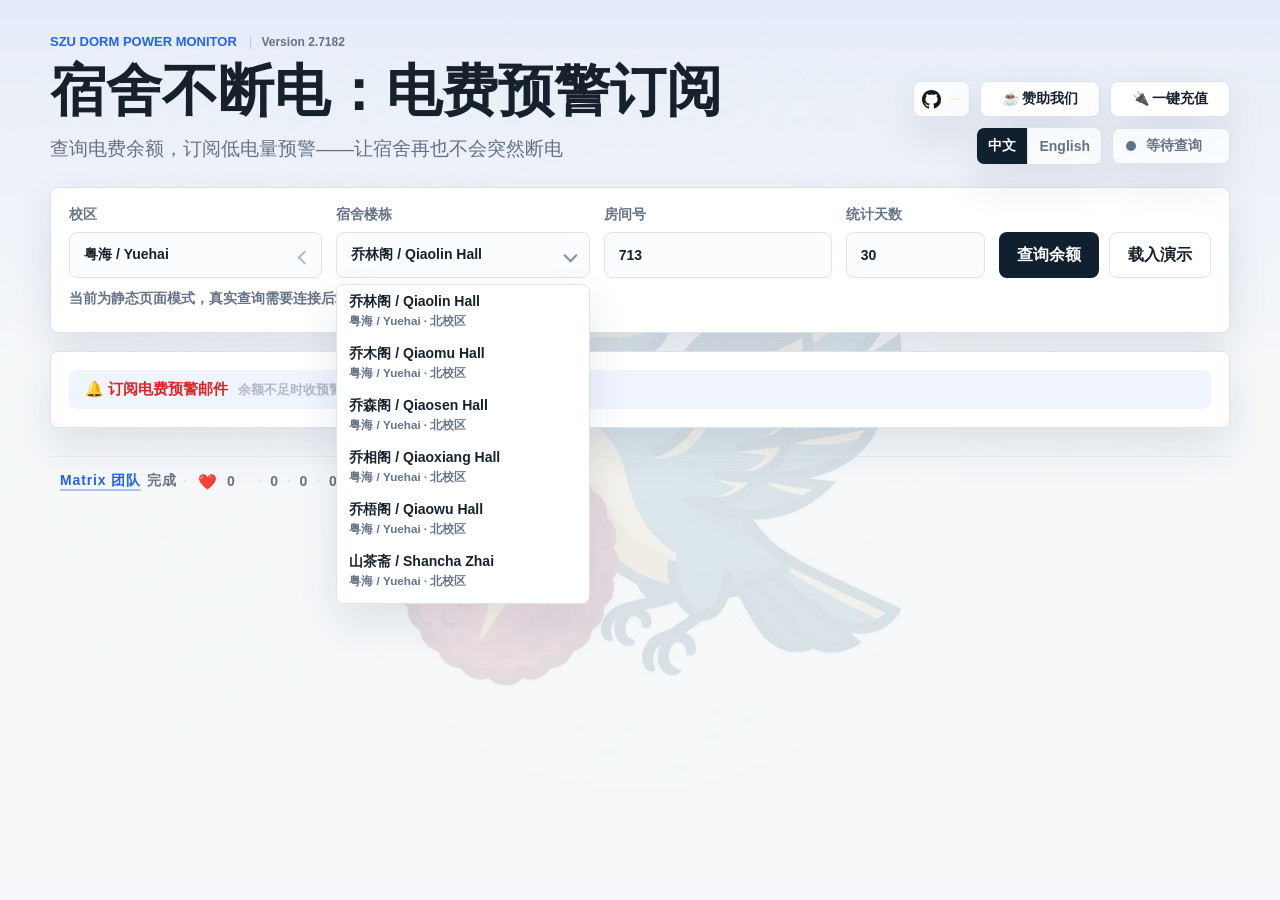
==== commit 5a9067de: "feat(stats): 前端展示订阅统计 — 预警人数与每日报告人数 前端： - index.html: 新增 alertSubCount / dailySubCount 占位元素 - likes." ====
--- a/web/index.html
+++ b/web/index.html
@@ -310,6 +310,10 @@
             <span class="like-count" id="likeCount" data-count="0">0</span>
             <span class="stats-separator" aria-hidden="true">·</span>
             <span class="user-count" id="userCount" data-count="0">0</span>
+            <span class="stats-separator" aria-hidden="true" id="subStatsSep">·</span>
+            <span class="sub-count" id="alertSubCount" data-count="0">0</span>
+            <span class="stats-separator" aria-hidden="true">·</span>
+            <span class="sub-count" id="dailySubCount" data-count="0">0</span>
           </span>
         </p>
       </footer>
--- a/web/styles.css
+++ b/web/styles.css
@@ -620,6 +620,35 @@
   position: relative;
 }
 
+.combo input {
+  padding-right: 32px;
+}
+
+/* ── Combo chevron arrow ───────────────────────────────── */
+.combo::after {
+  content: '';
+  position: absolute;
+  right: 16px;
+  top: 50%;
+  width: 8px;
+  height: 8px;
+  margin-top: -4px;
+  border-right: 2px solid var(--muted);
+  border-bottom: 2px solid var(--muted);
+  transform: rotate(135deg);
+  transform-origin: 65% 65%;
+  transition: transform 240ms cubic-bezier(0.16, 1, 0.3, 1),
+              opacity 240ms cubic-bezier(0.16, 1, 0.3, 1);
+  pointer-events: none;
+  opacity: 0.5;
+  z-index: 1;
+}
+
+.combo:has(.combo-list.open)::after {
+  transform: rotate(45deg);
+  opacity: 0.8;
+}
+
 .combo-list {
   position: absolute;
   z-index: 20;
@@ -712,9 +741,11 @@
 /* ── Building Input Feedback Indicators ─────────────── */
 
 .combo-feedback {
+  position: absolute;
+  top: calc(100% + 4px);
+  left: 0;
+  right: 0;
   visibility: visible;
-  min-height: 0;
-  margin-top: 4px;
   padding: 0 2px;
   color: var(--muted);
   font-size: 12px;
@@ -722,6 +753,10 @@
   line-height: 1.4;
   transition: opacity 180ms ease;
   word-break: break-word;
+  pointer-events: none;
+  white-space: nowrap;
+  overflow: hidden;
+  text-overflow: ellipsis;
 }
 
 .combo:not(.has-match-exact):not(.has-match-fuzzy):not(.has-no-match)
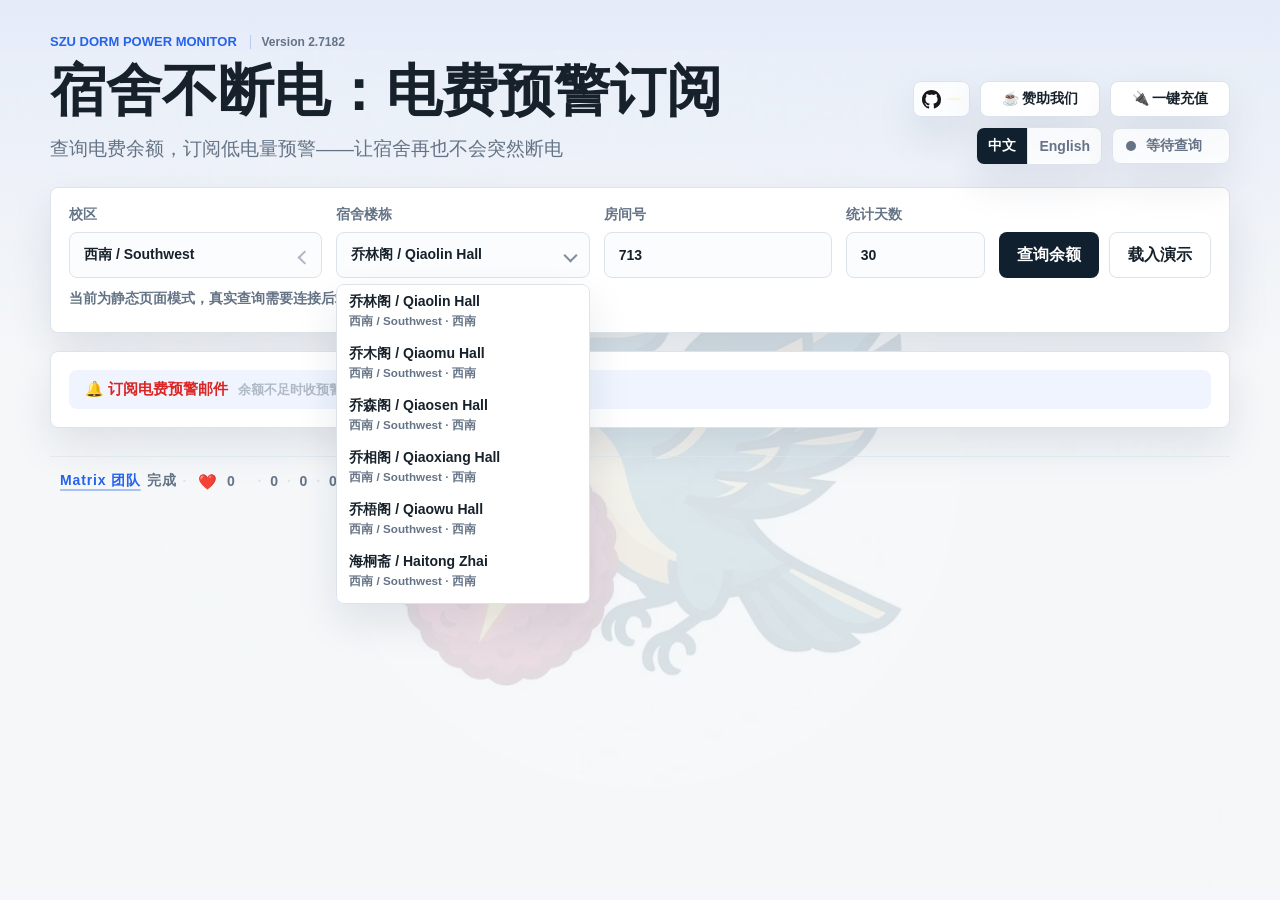
==== commit 1a46e8f7: "feat(ui): 校区选择器改为5组 — 全部/西南/新斋/南校区/丽湖 - 后端 5 个 campus group 映射为 5 个 UI 选项 (yuehai_north+sftest→西南) -" ====
--- a/web/index.html
+++ b/web/index.html
@@ -97,7 +97,7 @@
               <input id="campusSearch" readonly placeholder="选择校区" data-i18n-placeholder="form.campusPlaceholder" autocomplete="off" role="combobox" aria-autocomplete="list" aria-expanded="false" aria-controls="campusOptions" />
               <div id="campusOptions" class="combo-list campus-options" role="listbox"></div>
             </div>
-            <input id="campusGroupId" name="campusGroupId" type="hidden" value="yuehai" />
+            <input id="campusGroupId" name="campusGroupId" type="hidden" value="all" />
             <input id="client" name="client" type="hidden" value="" />
             <input id="campusName" name="campusName" type="hidden" value="粤海" />
           </label>
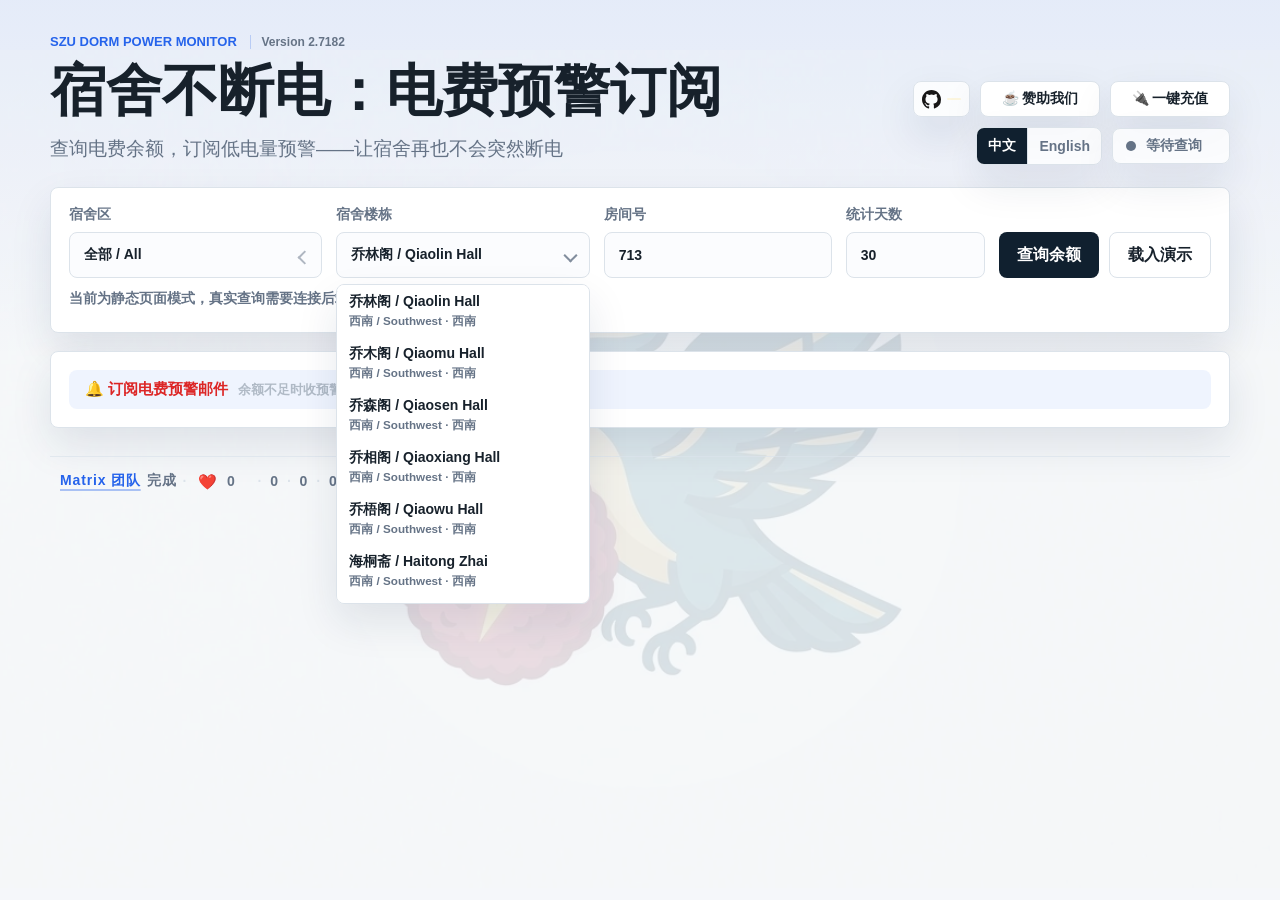
==== commit c54242a5: "fix(ui): 宿舍区过滤楼栋 + '校区'改为'宿舍区' - renderBuildingOptions 添加 campus 过滤 - syncSelectedBuilding 选'全部'时不篡改" ====
--- a/web/index.html
+++ b/web/index.html
@@ -92,7 +92,7 @@
       <section class="query-panel" aria-label="查询条件" data-i18n-aria-label="query.ariaLabel">
         <form id="queryForm" class="query-form">
           <label>
-            <span data-i18n="form.campus">校区</span>
+            <span data-i18n="form.campus">宿舍区</span>
             <div class="combo campus-combo">
               <input id="campusSearch" readonly placeholder="选择校区" data-i18n-placeholder="form.campusPlaceholder" autocomplete="off" role="combobox" aria-autocomplete="list" aria-expanded="false" aria-controls="campusOptions" />
               <div id="campusOptions" class="combo-list campus-options" role="listbox"></div>
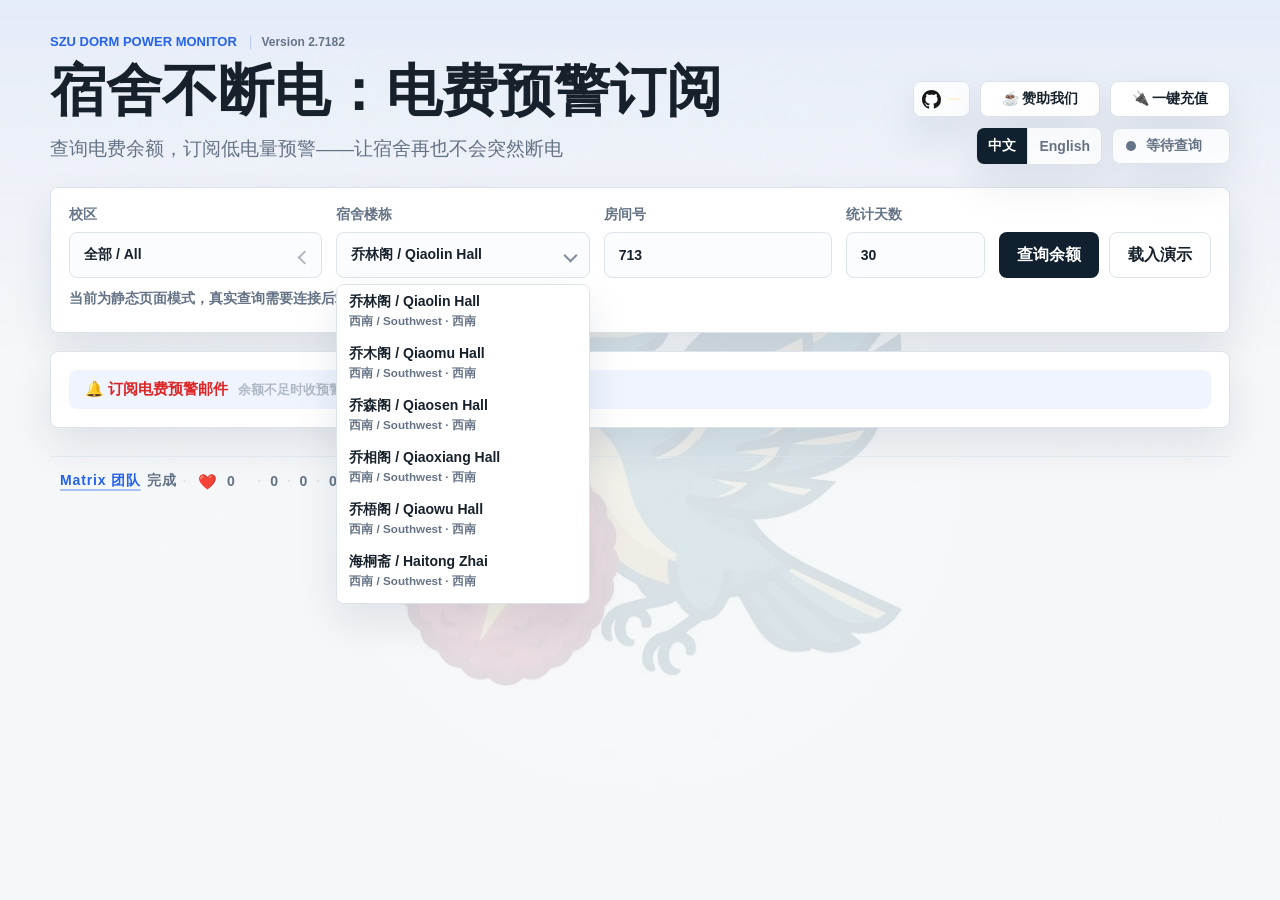
==== commit a83e8aa6: "feat(sftest): 新增后勤部新宿舍电费查询 + 共享持久层重构 - 新增 electrifyszu/sftest/ 模块 (api/buildings/store) - 新增共享持久层 el" ====
--- a/web/index.html
+++ b/web/index.html
@@ -1,384 +1,384 @@
-<!doctype html>
-<html lang="zh-CN">
-  <head>
-    <meta charset="utf-8" />
-    <meta name="viewport" content="width=device-width, initial-scale=1" />
-    <title>ElectrifySZU · 深大宿舍电费查询与预警</title>
-    <meta name="description" content="ElectrifySZU - 深大宿舍电费余额查询与预警系统。查询宿舍剩余电量、日均用电、预计可用天数，订阅电费预警邮件。" />
-    <meta property="og:title" content="ElectrifySZU · 深大宿舍电费查询与预警" />
-    <meta property="og:description" content="深大宿舍电费余额查询与预警系统。查询宿舍剩余电量、日均用电、预计可用天数，设置用电预警，支持多校区多楼栋。" />
-    <meta property="og:type" content="website" />
-    <meta property="og:url" content="https://electrifyszu.app" />
-    <meta property="og:image" content="https://electrifyszu.app/pic/og-image.png" />
-    <meta property="og:image:width" content="600" />
-    <meta property="og:image:height" content="315" />
-    <link rel="canonical" href="https://electrifyszu.app" />
-    <link rel="icon" type="image/png" sizes="32x32" href="pic/favicon-32.png" />
-    <link rel="icon" type="image/png" sizes="16x16" href="pic/favicon-16.png" />
-    <link rel="apple-touch-icon" sizes="180x180" href="pic/favicon-180.png" />
-    <link rel="stylesheet" href="styles.css" />
-    <link rel="modulepreload" href="modules/chart.js" />
-  </head>
-  <body>
-    <main class="shell">
-      <section class="hero" aria-labelledby="page-title">
-        <div class="hero-copy">
-          <div class="hero-kicker">
-            <p class="eyebrow">
-              SZU Dorm Power Monitor
-              <a class="version-label" id="editionVersion" href="work-intro.html#9" data-i18n="brand.version">Version 2.71828</a>
-            </p>
-          </div>
-          <h1 id="page-title" data-i18n="hero.title">宿舍不断电：电费仪表盘</h1>
-          <p class="subtitle" data-i18n="hero.subtitle">搜索宿舍楼栋并输入房间号，自动完成查询并展示余额和使用情况。</p>
-        </div>
-        <div class="hero-side">
-          <a
-            class="repo-link"
-            id="repoLink"
-            aria-label="GitHub Repository"
-            data-i18n-aria-label="brand.repo"
-            href="https://github.com/jinqKing/ElectrifySZU"
-            target="_blank"
-            rel="noreferrer"
-          >
-            <svg viewBox="0 0 16 16" aria-hidden="true" focusable="false">
-              <path
-                fill="currentColor"
-                d="M8 0C3.58 0 0 3.58 0 8c0 3.54 2.29 6.53 5.47 7.59.4.07.55-.17.55-.38
-                0-.19-.01-.82-.01-1.49-2.01.37-2.53-.49-2.69-.94-.09-.23-.48-.94-.82-1.13-.28-.15-.68-.52
-                -.01-.53.63-.01 1.08.58 1.23.82.72 1.21 1.87.87 2.33.66.07-.52.28-.87.51-1.07-1.78
-                -.2-3.64-.89-3.64-3.95 0-.87.31-1.59.82-2.15-.08-.2-.36-1.02.08-2.12 0 0 .67-.21
-                2.2.82a7.65 7.65 0 0 1 4.01 0c1.53-1.04 2.2-.82 2.2-.82.44 1.1.16 1.92.08 2.12.51.56.82
-                1.27.82 2.15 0 3.07-1.87 3.75-3.65 3.95.29.25.54.73.54 1.48 0 1.07-.01 1.93-.01 2.2
-                0 .21.15.46.55.38A8.01 8.01 0 0 0 16 8c0-4.42-3.58-8-8-8Z"
-              ></path>
-            </svg>
-            <span class="star-badge" id="starBadge"></span>
-            <span class="sr-only" data-i18n="brand.repo">GitHub Repository</span>
-          </a>
-          <button
-            class="secondary sponsor-trigger"
-            id="sponsorButton"
-            type="button"
-            aria-haspopup="dialog"
-            aria-expanded="false"
-            aria-controls="supportDialog"
-            data-i18n="brand.sponsor"
-          >
-            ☕ 赞助我们
-          </button>
-          <a
-            class="secondary recharge-trigger"
-            id="rechargeButton"
-            href="#"
-            target="_blank"
-            rel="noreferrer"
-            data-i18n="brand.recharge"
-          >
-            🔌 一键充值
-          </a>
-          <div class="language-switcher" role="group" aria-label="Language">
-            <button type="button" data-lang="zh-CN" aria-pressed="true">中文</button>
-            <button type="button" data-lang="en-US" aria-pressed="false">English</button>
-          </div>
-          <div class="hero-status" id="heroStatus">
-            <span class="pulse"></span>
-            <span data-i18n="status.waiting">等待查询</span>
-          </div>
-        </div>
-      </section>
-
-      <section class="query-panel" aria-label="查询条件" data-i18n-aria-label="query.ariaLabel">
-        <form id="queryForm" class="query-form">
-          <label>
-            <span data-i18n="form.campus">宿舍区</span>
-            <div class="combo campus-combo">
-              <input id="campusSearch" readonly placeholder="选择校区" data-i18n-placeholder="form.campusPlaceholder" autocomplete="off" role="combobox" aria-autocomplete="list" aria-expanded="false" aria-controls="campusOptions" />
-              <div id="campusOptions" class="combo-list campus-options" role="listbox"></div>
-            </div>
-            <input id="campusGroupId" name="campusGroupId" type="hidden" value="all" />
-            <input id="client" name="client" type="hidden" value="" />
-            <input id="campusName" name="campusName" type="hidden" value="粤海" />
-          </label>
-          <label>
-            <span data-i18n="form.building">宿舍楼栋</span>
-            <div class="combo">
-              <input id="buildingSearch" value="风槐斋" placeholder="搜索宿舍楼栋" data-i18n-placeholder="form.buildingPlaceholder" autocomplete="off" role="combobox" aria-autocomplete="both" aria-expanded="false" aria-controls="buildingOptions" />
-              <div id="buildingOptions" class="combo-list" role="listbox"></div>
-              <div class="combo-feedback" id="buildingFeedback" aria-live="polite"></div>
-            </div>
-            <input id="buildingId" name="buildingId" type="hidden" value="7126" />
-            <input id="buildingName" name="buildingName" type="hidden" value="风槐斋" />
-          </label>
-          <label>
-            <span data-i18n="form.room">房间号</span>
-            <input id="roomName" name="roomName" value="713" placeholder="例如 713" data-i18n-placeholder="form.roomPlaceholder" autocomplete="off" />
-          </label>
-          <label>
-            <span data-i18n="form.days">统计天数</span>
-            <input id="days" name="days" type="number" min="1" max="180" value="30" />
-          </label>
-          <div class="actions">
-            <button class="primary" type="submit" data-i18n="form.submit">查询余额</button>
-            <button class="secondary" type="button" id="demoButton" data-i18n="form.demo">载入演示</button>
-          </div>
-        </form>
-        <p class="message query-hint" id="message" data-i18n="message.initial" aria-live="polite">
-          连接校园网后查询真实余额，可先载入演示数据预览效果。
-        </p>
-      </section>
-
-      <section class="subscription-panel" aria-label="订阅设置">
-        <div class="subscription-wrapper">
-          <div class="subscription-summary" id="subscriptionSummary" hidden></div>
-          <div class="subscription-body-wrap">
-            <div class="subscription-inner">
-              <form id="subscriptionForm" class="subscription-form">
-                <label>
-                  <span data-i18n="subscribe.email">预警邮箱</span>
-                  <div class="email-input-group" data-default-domain="@email.szu.edu.cn">
-                    <input
-                      id="subscriberEmail"
-                      name="email"
-                      type="text"
-                      inputmode="email"
-                      placeholder="yourid"
-                      data-i18n-placeholder="subscribe.emailPlaceholder"
-                      autocomplete="email"
-                      required
-                    />
-                    <span class="email-domain-hint" id="subscriberEmailDomainHint" aria-hidden="true">@email.szu.edu.cn</span>
-                  </div>
-                  <small class="field-hint" data-i18n="subscribe.emailHint">输入学号自动补全后缀，仅支持深大邮箱；提交后需到邮箱点击确认链接。</small>
-                </label>
-                <fieldset class="subscription-options" aria-label="订阅类型" data-i18n-aria-label="subscribe.optionsLabel">
-                  <label class="checkbox-option">
-                    <input id="subscribeAlert" name="alertEnabled" type="checkbox" checked />
-                    <span data-i18n="subscribe.alertOption">订阅电费预警</span>
-                  </label>
-                  <label class="checkbox-option">
-                    <input id="subscribeDailyReport" name="dailyReportEnabled" type="checkbox" />
-                    <span data-i18n="subscribe.dailyReportOption">每日电费报告</span>
-                  </label>
-                </fieldset>
-                <button class="secondary" type="submit" data-i18n="subscribe.submit">发送订阅</button>
-              </form>
-            </div>
-            <button type="button" class="subscription-toggle" id="subscriptionTrigger">
-              <span class="btn-primary-text"><span class="ring-icon">🔔</span> 订阅电费预警邮件</span>
-              <span class="btn-secondary-text">余额不足时收预警 / 每日电费报告</span>
-            </button>
-          </div>
-        </div>
-      </section>
-
-      <dialog class="subscription-dialog" id="subscriptionDialog" aria-labelledby="subscriptionDialogTitle">
-        <form method="dialog">
-          <h2 id="subscriptionDialogTitle" data-i18n="subscribe.dialogTitle">订阅确认</h2>
-          <p id="subscriptionDialogMessage"></p>
-          <div class="dialog-actions">
-            <button class="secondary" id="subscriptionDialogCancel" type="submit" value="cancel" data-i18n="subscribe.dialogCancel">取消</button>
-            <button class="primary" id="subscriptionDialogConfirm" type="submit" value="confirm" data-i18n="subscribe.dialogConfirm">确认</button>
-          </div>
-        </form>
-      </dialog>
-
-      <div class="results-container">
-      <section class="metrics">
-        <article class="metric balance" data-metric-card data-metric-key="remaining" role="button" tabindex="0" aria-label="Toggle current balance unit">
-          <span class="metric-label" data-i18n="metrics.remaining">当前余额</span>
-          <div class="metric-main">
-            <strong id="remaining">--</strong>
-            <small id="remainingUnit">kWh</small>
-          </div>
-          <small id="remainingAlt" class="metric-alt">--</small>
-        </article>
-        <article class="metric" data-metric-card data-metric-key="dailyAvg" role="button" tabindex="0" aria-label="Toggle daily average unit">
-          <span class="metric-label" data-i18n="metrics.dailyAvg">日均用电</span>
-          <div class="metric-main">
-            <strong id="dailyAvg">--</strong>
-            <small id="dailyAvgUnit">kWh / day</small>
-          </div>
-          <small id="dailyAvgAlt" class="metric-alt">--</small>
-        </article>
-        <article class="metric" data-metric-card data-metric-key="daysLeft" role="button" tabindex="0" aria-label="Toggle estimated days amount">
-          <span class="metric-label" data-i18n="metrics.daysLeft">预计可用</span>
-          <div class="metric-main">
-            <strong id="daysLeft">--</strong>
-            <small id="daysLeftUnit" data-i18n="unit.days">days</small>
-          </div>
-          <small id="daysLeftDate" class="metric-subtext">--</small>
-        </article>
-        <article class="metric" data-metric-card data-metric-key="totalUsed" role="button" tabindex="0" aria-label="Toggle period usage unit">
-          <span class="metric-label" data-i18n="metrics.totalUsed">周期用电</span>
-          <div class="metric-main">
-            <strong id="totalUsed">--</strong>
-            <small id="totalUsedUnit">kWh</small>
-          </div>
-          <small id="totalUsedAlt" class="metric-alt">--</small>
-        </article>
-      </section>
-
-      <section class="chart-panel" aria-label="用电趋势" data-i18n-aria-label="chart.ariaLabel">
-        <div class="section-head">
-          <div>
-            <h2 data-i18n="chart.title">余额与用电趋势</h2>
-            <p class="section-note" data-i18n="chart.note">余额走势和每日用电量会在查询后自动更新。</p>
-          </div>
-          <div class="chart-meta">
-            <div class="chart-legend" aria-label="图例" data-i18n-aria-label="chart.legendLabel">
-              <span><i class="legend-line"></i><span data-i18n="chart.balanceLegend">余额</span></span>
-              <span><i class="legend-bar low"></i><span data-i18n="chart.lowUseLegend">低用电</span></span>
-              <span><i class="legend-bar medium"></i><span data-i18n="chart.mediumUseLegend">中用电</span></span>
-              <span><i class="legend-bar high"></i><span data-i18n="chart.highUseLegend">高用电</span></span>
-            </div>
-            <button type="button" id="chartUnitToggle" class="secondary compact" data-i18n="chart.unitToggle">金额/电量</button>
-            <span id="chartRange" data-i18n="empty.noData">暂无数据</span>
-          </div>
-        </div>
-        <form id="usageLevelForm" class="usage-level-form" aria-label="用电等级配置" data-i18n-aria-label="chart.levelConfigLabel">
-          <label>
-            <span data-i18n="chart.mediumThreshold">中用电起点</span>
-            <input id="mediumUseThreshold" type="number" min="0" step="0.1" />
-            <small>kWh</small>
-          </label>
-          <label>
-            <span data-i18n="chart.highThreshold">高用电起点</span>
-            <input id="highUseThreshold" type="number" min="0" step="0.1" />
-            <small>kWh</small>
-          </label>
-          <button class="secondary compact" type="button" id="resetUsageLevels" data-i18n="chart.resetLevels">自动分档</button>
-        </form>
-        <div id="trendChart" class="trend-chart empty" data-i18n="empty.noTrend">暂无趋势数据</div>
-      </section>
-
-      <section class="details-grid">
-        <article class="detail results-section">
-          <div class="section-head">
-            <h2 data-i18n="details.warning">预警状态</h2>
-            <span class="badge" id="statusBadge" data-i18n="status.unchecked">未查询</span>
-          </div>
-          <div class="meter" aria-hidden="true">
-            <div id="meterFill"></div>
-          </div>
-          <dl class="facts">
-            <div>
-              <dt data-i18n="details.room">房间</dt>
-              <dd id="roomLabel">--</dd>
-            </div>
-            <div>
-              <dt data-i18n="details.lastRecord">最近记录</dt>
-              <dd id="lastRecord">--</dd>
-            </div>
-            <div>
-              <dt data-i18n="details.period">统计周期</dt>
-              <dd id="period">--</dd>
-            </div>
-            <div>
-              <dt data-i18n="details.records">记录数</dt>
-              <dd id="records">--</dd>
-            </div>
-            <div id="rankRow" hidden>
-              <dt data-i18n="details.buildingRank">楼内排行</dt>
-              <dd id="buildingRank">-- <small class="rank-note" data-i18n="details.rankNote">(测试数据，仅供参考)</small></dd>
-            </div>
-          </dl>
-        </article>
-
-        <article class="detail results-section">
-          <div class="section-head">
-            <h2 data-i18n="recharge.title">最近充值</h2>
-            <span id="rechargeCount">0 条</span>
-          </div>
-          <div id="rechargeList" class="recharge-list empty" data-i18n="empty.noData">暂无数据</div>
-        </article>
-      </section>
-      </div><!-- /.results-container -->
-      <footer class="page-footer">
-        <p id="footerCredit">
-          <span data-i18n="brand.footerLead"></span><a
-            class="footer-team-link"
-            href="work-intro.html"
-            target="_blank"
-            rel="noreferrer"
-            data-i18n="brand.footerTeam"
-          >Matrix 团队</a><span data-i18n="brand.footerTail">完成</span>
-          <span class="footer-divider" role="separator" aria-hidden="true">·</span>
-          <span class="like-section">
-            <button class="like-button" id="likeButton" type="button" aria-label="Like this project" data-i18n-aria-label="like.buttonLabel">❤️</button>
-            <span class="like-count" id="likeCount" data-count="0">0</span>
-            <span class="stats-separator" aria-hidden="true">·</span>
-            <span class="user-count" id="userCount" data-count="0">0</span>
-            <span class="stats-separator" aria-hidden="true" id="subStatsSep">·</span>
-            <span class="sub-count" id="alertSubCount" data-count="0">0</span>
-            <span class="stats-separator" aria-hidden="true">·</span>
-            <span class="sub-count" id="dailySubCount" data-count="0">0</span>
-          </span>
-        </p>
-      </footer>
-    </main>
-
-    <div class="support-modal" id="supportModal" hidden>
-      <div class="support-backdrop" data-support-close></div>
-      <section
-        class="support-dialog"
-        id="supportDialog"
-        role="dialog"
-        aria-modal="true"
-        aria-labelledby="supportTitle"
-        aria-describedby="supportDescription"
-        tabindex="-1"
-      >
-        <button
-          class="support-close"
-          id="supportClose"
-          type="button"
-          aria-label="Close sponsor dialog"
-          data-i18n-aria-label="sponsor.close"
-        >
-          ×
-        </button>
-        <div class="support-copy">
-          <p class="support-eyebrow" data-i18n="brand.sponsor">赞助我们</p>
-          <h2 id="supportTitle" data-i18n="sponsor.title">请我们喝杯咖啡</h2>
-          <p id="supportDescription" data-i18n="sponsor.description">
-            感谢每一份支持，它会帮助我们持续维护服务、补充功能和优化体验。
-          </p>
-          <p class="support-work-link">
-            <span data-i18n="sponsor.workPrefix">想先了解我们做了什么？</span>
-            <a href="work-intro.html" target="_blank" rel="noreferrer" data-i18n="sponsor.workLink">查看工作介绍幻灯片</a>
-          </p>
-        </div>
-        <div class="support-qrcodes">
-          <figure class="support-card">
-            <img src="pic/qrcode/wxvu.png" alt="微信赞赏码" data-i18n-alt="sponsor.wechatAlt" loading="lazy" />
-            <figcaption data-i18n="sponsor.wechat">微信支付</figcaption>
-          </figure>
-          <figure class="support-card">
-            <img src="pic/qrcode/alipayvu.png" alt="支付宝收款码" data-i18n-alt="sponsor.alipayAlt" loading="lazy" />
-            <figcaption data-i18n="sponsor.alipay">支付宝</figcaption>
-          </figure>
-        </div>
-        <p class="support-thanks" data-i18n="sponsor.thanks">
-          谢谢你愿意支持这个小项目，愿它继续帮更多同学少一点断电焦虑。
-        </p>
-      </section>
-
-      <!-- Lightbox for QR code images -->
-      <div class="lightbox-overlay" id="lightboxOverlay" hidden>
-        <div class="lightbox-container">
-          <button class="lightbox-close" id="lightboxClose" type="button"
-                  aria-label="关闭" data-i18n-aria-label="lightbox.close">×</button>
-          <img class="lightbox-image" id="lightboxImage" src="" alt="" draggable="false" />
-          <button class="lightbox-download" id="lightboxDownload" type="button"
-                  data-i18n="lightbox.save">保存图片</button>
-        </div>
-      </div>
-    </div>
-
-    <script src="modules/i18n-data.js" defer></script>
-    <script src="modules/loading-status.js" defer></script>
-    <script type="module" src="app.js"></script>
-  </body>
-</html>
+<!doctype html>
+<html lang="zh-CN">
+  <head>
+    <meta charset="utf-8" />
+    <meta name="viewport" content="width=device-width, initial-scale=1" />
+    <title>ElectrifySZU · 深大宿舍电费查询与预警</title>
+    <meta name="description" content="ElectrifySZU - 深大宿舍电费余额查询与预警系统。查询宿舍剩余电量、日均用电、预计可用天数，订阅电费预警邮件。" />
+    <meta property="og:title" content="ElectrifySZU · 深大宿舍电费查询与预警" />
+    <meta property="og:description" content="深大宿舍电费余额查询与预警系统。查询宿舍剩余电量、日均用电、预计可用天数，设置用电预警，支持多校区多楼栋。" />
+    <meta property="og:type" content="website" />
+    <meta property="og:url" content="https://electrifyszu.app" />
+    <meta property="og:image" content="https://electrifyszu.app/pic/og-image.png" />
+    <meta property="og:image:width" content="600" />
+    <meta property="og:image:height" content="315" />
+    <link rel="canonical" href="https://electrifyszu.app" />
+    <link rel="icon" type="image/png" sizes="32x32" href="pic/favicon-32.png" />
+    <link rel="icon" type="image/png" sizes="16x16" href="pic/favicon-16.png" />
+    <link rel="apple-touch-icon" sizes="180x180" href="pic/favicon-180.png" />
+    <link rel="stylesheet" href="styles.css" />
+    <link rel="modulepreload" href="modules/chart.js" />
+  </head>
+  <body>
+    <main class="shell">
+      <section class="hero" aria-labelledby="page-title">
+        <div class="hero-copy">
+          <div class="hero-kicker">
+            <p class="eyebrow">
+              SZU Dorm Power Monitor
+              <a class="version-label" id="editionVersion" href="work-intro.html#9" data-i18n="brand.version">Version 2.71828</a>
+            </p>
+          </div>
+          <h1 id="page-title" data-i18n="hero.title">宿舍不断电：电费仪表盘</h1>
+          <p class="subtitle" data-i18n="hero.subtitle">搜索宿舍楼栋并输入房间号，自动完成查询并展示余额和使用情况。</p>
+        </div>
+        <div class="hero-side">
+          <a
+            class="repo-link"
+            id="repoLink"
+            aria-label="GitHub Repository"
+            data-i18n-aria-label="brand.repo"
+            href="https://github.com/jinqKing/ElectrifySZU"
+            target="_blank"
+            rel="noreferrer"
+          >
+            <svg viewBox="0 0 16 16" aria-hidden="true" focusable="false">
+              <path
+                fill="currentColor"
+                d="M8 0C3.58 0 0 3.58 0 8c0 3.54 2.29 6.53 5.47 7.59.4.07.55-.17.55-.38
+                0-.19-.01-.82-.01-1.49-2.01.37-2.53-.49-2.69-.94-.09-.23-.48-.94-.82-1.13-.28-.15-.68-.52
+                -.01-.53.63-.01 1.08.58 1.23.82.72 1.21 1.87.87 2.33.66.07-.52.28-.87.51-1.07-1.78
+                -.2-3.64-.89-3.64-3.95 0-.87.31-1.59.82-2.15-.08-.2-.36-1.02.08-2.12 0 0 .67-.21
+                2.2.82a7.65 7.65 0 0 1 4.01 0c1.53-1.04 2.2-.82 2.2-.82.44 1.1.16 1.92.08 2.12.51.56.82
+                1.27.82 2.15 0 3.07-1.87 3.75-3.65 3.95.29.25.54.73.54 1.48 0 1.07-.01 1.93-.01 2.2
+                0 .21.15.46.55.38A8.01 8.01 0 0 0 16 8c0-4.42-3.58-8-8-8Z"
+              ></path>
+            </svg>
+            <span class="star-badge" id="starBadge"></span>
+            <span class="sr-only" data-i18n="brand.repo">GitHub Repository</span>
+          </a>
+          <button
+            class="secondary sponsor-trigger"
+            id="sponsorButton"
+            type="button"
+            aria-haspopup="dialog"
+            aria-expanded="false"
+            aria-controls="supportDialog"
+            data-i18n="brand.sponsor"
+          >
+            ☕ 赞助我们
+          </button>
+          <a
+            class="secondary recharge-trigger"
+            id="rechargeButton"
+            href="#"
+            target="_blank"
+            rel="noreferrer"
+            data-i18n="brand.recharge"
+          >
+            🔌 一键充值
+          </a>
+          <div class="language-switcher" role="group" aria-label="Language">
+            <button type="button" data-lang="zh-CN" aria-pressed="true">中文</button>
+            <button type="button" data-lang="en-US" aria-pressed="false">English</button>
+          </div>
+          <div class="hero-status" id="heroStatus">
+            <span class="pulse"></span>
+            <span data-i18n="status.waiting">等待查询</span>
+          </div>
+        </div>
+      </section>
+
+      <section class="query-panel" aria-label="查询条件" data-i18n-aria-label="query.ariaLabel">
+        <form id="queryForm" class="query-form">
+          <label>
+            <span data-i18n="form.campus">校区</span>
+            <div class="combo campus-combo">
+              <input id="campusSearch" readonly placeholder="选择校区" data-i18n-placeholder="form.campusPlaceholder" autocomplete="off" role="combobox" aria-autocomplete="list" aria-expanded="false" aria-controls="campusOptions" />
+              <div id="campusOptions" class="combo-list campus-options" role="listbox"></div>
+            </div>
+            <input id="campusGroupId" name="campusGroupId" type="hidden" value="all" />
+            <input id="client" name="client" type="hidden" value="" />
+            <input id="campusName" name="campusName" type="hidden" value="粤海" />
+          </label>
+          <label>
+            <span data-i18n="form.building">宿舍楼栋</span>
+            <div class="combo">
+              <input id="buildingSearch" value="风槐斋" placeholder="搜索宿舍楼栋" data-i18n-placeholder="form.buildingPlaceholder" autocomplete="off" role="combobox" aria-autocomplete="both" aria-expanded="false" aria-controls="buildingOptions" />
+              <div id="buildingOptions" class="combo-list" role="listbox"></div>
+              <div class="combo-feedback" id="buildingFeedback" aria-live="polite"></div>
+            </div>
+            <input id="buildingId" name="buildingId" type="hidden" value="7126" />
+            <input id="buildingName" name="buildingName" type="hidden" value="风槐斋" />
+          </label>
+          <label>
+            <span data-i18n="form.room">房间号</span>
+            <input id="roomName" name="roomName" value="713" placeholder="例如 713" data-i18n-placeholder="form.roomPlaceholder" autocomplete="off" />
+          </label>
+          <label>
+            <span data-i18n="form.days">统计天数</span>
+            <input id="days" name="days" type="number" min="1" max="180" value="30" />
+          </label>
+          <div class="actions">
+            <button class="primary" type="submit" data-i18n="form.submit">查询余额</button>
+            <button class="secondary" type="button" id="demoButton" data-i18n="form.demo">载入演示</button>
+          </div>
+        </form>
+        <p class="message query-hint" id="message" data-i18n="message.initial" aria-live="polite">
+          连接校园网后查询真实余额，可先载入演示数据预览效果。
+        </p>
+      </section>
+
+      <section class="subscription-panel" aria-label="订阅设置">
+        <div class="subscription-wrapper">
+          <div class="subscription-summary" id="subscriptionSummary" hidden></div>
+          <div class="subscription-body-wrap">
+            <div class="subscription-inner">
+              <form id="subscriptionForm" class="subscription-form">
+                <label>
+                  <span data-i18n="subscribe.email">预警邮箱</span>
+                  <div class="email-input-group" data-default-domain="@email.szu.edu.cn">
+                    <input
+                      id="subscriberEmail"
+                      name="email"
+                      type="text"
+                      inputmode="email"
+                      placeholder="yourid"
+                      data-i18n-placeholder="subscribe.emailPlaceholder"
+                      autocomplete="email"
+                      required
+                    />
+                    <span class="email-domain-hint" id="subscriberEmailDomainHint" aria-hidden="true">@email.szu.edu.cn</span>
+                  </div>
+                  <small class="field-hint" data-i18n="subscribe.emailHint">输入学号自动补全后缀，仅支持深大邮箱；提交后需到邮箱点击确认链接。</small>
+                </label>
+                <fieldset class="subscription-options" aria-label="订阅类型" data-i18n-aria-label="subscribe.optionsLabel">
+                  <label class="checkbox-option">
+                    <input id="subscribeAlert" name="alertEnabled" type="checkbox" checked />
+                    <span data-i18n="subscribe.alertOption">订阅电费预警</span>
+                  </label>
+                  <label class="checkbox-option">
+                    <input id="subscribeDailyReport" name="dailyReportEnabled" type="checkbox" />
+                    <span data-i18n="subscribe.dailyReportOption">每日电费报告</span>
+                  </label>
+                </fieldset>
+                <button class="secondary" type="submit" data-i18n="subscribe.submit">发送订阅</button>
+              </form>
+            </div>
+            <button type="button" class="subscription-toggle" id="subscriptionTrigger">
+              <span class="btn-primary-text"><span class="ring-icon">🔔</span> 订阅电费预警邮件</span>
+              <span class="btn-secondary-text">余额不足时收预警 / 每日电费报告</span>
+            </button>
+          </div>
+        </div>
+      </section>
+
+      <dialog class="subscription-dialog" id="subscriptionDialog" aria-labelledby="subscriptionDialogTitle">
+        <form method="dialog">
+          <h2 id="subscriptionDialogTitle" data-i18n="subscribe.dialogTitle">订阅确认</h2>
+          <p id="subscriptionDialogMessage"></p>
+          <div class="dialog-actions">
+            <button class="secondary" id="subscriptionDialogCancel" type="submit" value="cancel" data-i18n="subscribe.dialogCancel">取消</button>
+            <button class="primary" id="subscriptionDialogConfirm" type="submit" value="confirm" data-i18n="subscribe.dialogConfirm">确认</button>
+          </div>
+        </form>
+      </dialog>
+
+      <div class="results-container">
+      <section class="metrics">
+        <article class="metric balance" data-metric-card data-metric-key="remaining" role="button" tabindex="0" aria-label="Toggle current balance unit">
+          <span class="metric-label" data-i18n="metrics.remaining">当前余额</span>
+          <div class="metric-main">
+            <strong id="remaining">--</strong>
+            <small id="remainingUnit">kWh</small>
+          </div>
+          <small id="remainingAlt" class="metric-alt">--</small>
+        </article>
+        <article class="metric" data-metric-card data-metric-key="dailyAvg" role="button" tabindex="0" aria-label="Toggle daily average unit">
+          <span class="metric-label" data-i18n="metrics.dailyAvg">日均用电</span>
+          <div class="metric-main">
+            <strong id="dailyAvg">--</strong>
+            <small id="dailyAvgUnit">kWh / day</small>
+          </div>
+          <small id="dailyAvgAlt" class="metric-alt">--</small>
+        </article>
+        <article class="metric" data-metric-card data-metric-key="daysLeft" role="button" tabindex="0" aria-label="Toggle estimated days amount">
+          <span class="metric-label" data-i18n="metrics.daysLeft">预计可用</span>
+          <div class="metric-main">
+            <strong id="daysLeft">--</strong>
+            <small id="daysLeftUnit" data-i18n="unit.days">days</small>
+          </div>
+          <small id="daysLeftDate" class="metric-subtext">--</small>
+        </article>
+        <article class="metric" data-metric-card data-metric-key="totalUsed" role="button" tabindex="0" aria-label="Toggle period usage unit">
+          <span class="metric-label" data-i18n="metrics.totalUsed">周期用电</span>
+          <div class="metric-main">
+            <strong id="totalUsed">--</strong>
+            <small id="totalUsedUnit">kWh</small>
+          </div>
+          <small id="totalUsedAlt" class="metric-alt">--</small>
+        </article>
+      </section>
+
+      <section class="chart-panel" aria-label="用电趋势" data-i18n-aria-label="chart.ariaLabel">
+        <div class="section-head">
+          <div>
+            <h2 data-i18n="chart.title">余额与用电趋势</h2>
+            <p class="section-note" data-i18n="chart.note">余额走势和每日用电量会在查询后自动更新。</p>
+          </div>
+          <div class="chart-meta">
+            <div class="chart-legend" aria-label="图例" data-i18n-aria-label="chart.legendLabel">
+              <span><i class="legend-line"></i><span data-i18n="chart.balanceLegend">余额</span></span>
+              <span><i class="legend-bar low"></i><span data-i18n="chart.lowUseLegend">低用电</span></span>
+              <span><i class="legend-bar medium"></i><span data-i18n="chart.mediumUseLegend">中用电</span></span>
+              <span><i class="legend-bar high"></i><span data-i18n="chart.highUseLegend">高用电</span></span>
+            </div>
+            <button type="button" id="chartUnitToggle" class="secondary compact" data-i18n="chart.unitToggle">金额/电量</button>
+            <span id="chartRange" data-i18n="empty.noData">暂无数据</span>
+          </div>
+        </div>
+        <form id="usageLevelForm" class="usage-level-form" aria-label="用电等级配置" data-i18n-aria-label="chart.levelConfigLabel">
+          <label>
+            <span data-i18n="chart.mediumThreshold">中用电起点</span>
+            <input id="mediumUseThreshold" type="number" min="0" step="0.1" />
+            <small>kWh</small>
+          </label>
+          <label>
+            <span data-i18n="chart.highThreshold">高用电起点</span>
+            <input id="highUseThreshold" type="number" min="0" step="0.1" />
+            <small>kWh</small>
+          </label>
+          <button class="secondary compact" type="button" id="resetUsageLevels" data-i18n="chart.resetLevels">自动分档</button>
+        </form>
+        <div id="trendChart" class="trend-chart empty" data-i18n="empty.noTrend">暂无趋势数据</div>
+      </section>
+
+      <section class="details-grid">
+        <article class="detail results-section">
+          <div class="section-head">
+            <h2 data-i18n="details.warning">预警状态</h2>
+            <span class="badge" id="statusBadge" data-i18n="status.unchecked">未查询</span>
+          </div>
+          <div class="meter" aria-hidden="true">
+            <div id="meterFill"></div>
+          </div>
+          <dl class="facts">
+            <div>
+              <dt data-i18n="details.room">房间</dt>
+              <dd id="roomLabel">--</dd>
+            </div>
+            <div>
+              <dt data-i18n="details.lastRecord">最近记录</dt>
+              <dd id="lastRecord">--</dd>
+            </div>
+            <div>
+              <dt data-i18n="details.period">统计周期</dt>
+              <dd id="period">--</dd>
+            </div>
+            <div>
+              <dt data-i18n="details.records">记录数</dt>
+              <dd id="records">--</dd>
+            </div>
+            <div id="rankRow" hidden>
+              <dt data-i18n="details.buildingRank">楼内排行</dt>
+              <dd id="buildingRank">-- <small class="rank-note" data-i18n="details.rankNote">(测试数据，仅供参考)</small></dd>
+            </div>
+          </dl>
+        </article>
+
+        <article class="detail results-section">
+          <div class="section-head">
+            <h2 data-i18n="recharge.title">最近充值</h2>
+            <span id="rechargeCount">0 条</span>
+          </div>
+          <div id="rechargeList" class="recharge-list empty" data-i18n="empty.noData">暂无数据</div>
+        </article>
+      </section>
+      </div><!-- /.results-container -->
+      <footer class="page-footer">
+        <p id="footerCredit">
+          <span data-i18n="brand.footerLead"></span><a
+            class="footer-team-link"
+            href="work-intro.html"
+            target="_blank"
+            rel="noreferrer"
+            data-i18n="brand.footerTeam"
+          >Matrix 团队</a><span data-i18n="brand.footerTail">完成</span>
+          <span class="footer-divider" role="separator" aria-hidden="true">·</span>
+          <span class="like-section">
+            <button class="like-button" id="likeButton" type="button" aria-label="Like this project" data-i18n-aria-label="like.buttonLabel">❤️</button>
+            <span class="like-count" id="likeCount" data-count="0">0</span>
+            <span class="stats-separator" aria-hidden="true">·</span>
+            <span class="user-count" id="userCount" data-count="0">0</span>
+            <span class="stats-separator" aria-hidden="true" id="subStatsSep">·</span>
+            <span class="sub-count" id="alertSubCount" data-count="0">0</span>
+            <span class="stats-separator" aria-hidden="true">·</span>
+            <span class="sub-count" id="dailySubCount" data-count="0">0</span>
+          </span>
+        </p>
+      </footer>
+    </main>
+
+    <div class="support-modal" id="supportModal" hidden>
+      <div class="support-backdrop" data-support-close></div>
+      <section
+        class="support-dialog"
+        id="supportDialog"
+        role="dialog"
+        aria-modal="true"
+        aria-labelledby="supportTitle"
+        aria-describedby="supportDescription"
+        tabindex="-1"
+      >
+        <button
+          class="support-close"
+          id="supportClose"
+          type="button"
+          aria-label="Close sponsor dialog"
+          data-i18n-aria-label="sponsor.close"
+        >
+          ×
+        </button>
+        <div class="support-copy">
+          <p class="support-eyebrow" data-i18n="brand.sponsor">赞助我们</p>
+          <h2 id="supportTitle" data-i18n="sponsor.title">请我们喝杯咖啡</h2>
+          <p id="supportDescription" data-i18n="sponsor.description">
+            感谢每一份支持，它会帮助我们持续维护服务、补充功能和优化体验。
+          </p>
+          <p class="support-work-link">
+            <span data-i18n="sponsor.workPrefix">想先了解我们做了什么？</span>
+            <a href="work-intro.html" target="_blank" rel="noreferrer" data-i18n="sponsor.workLink">查看工作介绍幻灯片</a>
+          </p>
+        </div>
+        <div class="support-qrcodes">
+          <figure class="support-card">
+            <img src="pic/qrcode/wxvu.png" alt="微信赞赏码" data-i18n-alt="sponsor.wechatAlt" loading="lazy" />
+            <figcaption data-i18n="sponsor.wechat">微信支付</figcaption>
+          </figure>
+          <figure class="support-card">
+            <img src="pic/qrcode/alipayvu.png" alt="支付宝收款码" data-i18n-alt="sponsor.alipayAlt" loading="lazy" />
+            <figcaption data-i18n="sponsor.alipay">支付宝</figcaption>
+          </figure>
+        </div>
+        <p class="support-thanks" data-i18n="sponsor.thanks">
+          谢谢你愿意支持这个小项目，愿它继续帮更多同学少一点断电焦虑。
+        </p>
+      </section>
+
+      <!-- Lightbox for QR code images -->
+      <div class="lightbox-overlay" id="lightboxOverlay" hidden>
+        <div class="lightbox-container">
+          <button class="lightbox-close" id="lightboxClose" type="button"
+                  aria-label="关闭" data-i18n-aria-label="lightbox.close">×</button>
+          <img class="lightbox-image" id="lightboxImage" src="" alt="" draggable="false" />
+          <button class="lightbox-download" id="lightboxDownload" type="button"
+                  data-i18n="lightbox.save">保存图片</button>
+        </div>
+      </div>
+    </div>
+
+    <script src="modules/i18n-data.js" defer></script>
+    <script src="modules/loading-status.js" defer></script>
+    <script type="module" src="app.js"></script>
+  </body>
+</html>
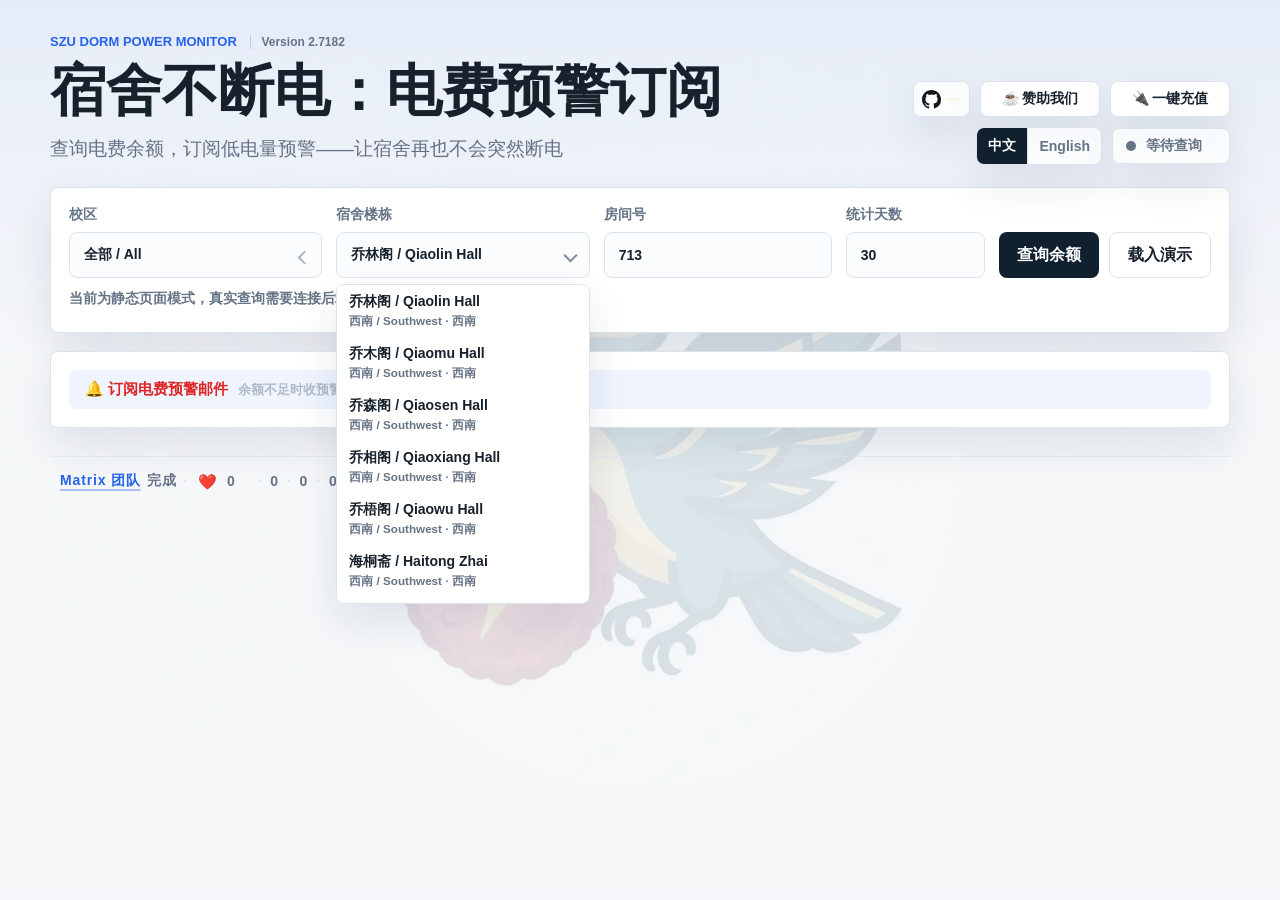
==== commit 71dd92cb: "merge: 合并 ZC 生产环境 sftest + 共享持久层重构" ====
--- a/web/index.html
+++ b/web/index.html
@@ -1,384 +1,384 @@
-<!doctype html>
-<html lang="zh-CN">
-  <head>
-    <meta charset="utf-8" />
-    <meta name="viewport" content="width=device-width, initial-scale=1" />
-    <title>ElectrifySZU · 深大宿舍电费查询与预警</title>
-    <meta name="description" content="ElectrifySZU - 深大宿舍电费余额查询与预警系统。查询宿舍剩余电量、日均用电、预计可用天数，订阅电费预警邮件。" />
-    <meta property="og:title" content="ElectrifySZU · 深大宿舍电费查询与预警" />
-    <meta property="og:description" content="深大宿舍电费余额查询与预警系统。查询宿舍剩余电量、日均用电、预计可用天数，设置用电预警，支持多校区多楼栋。" />
-    <meta property="og:type" content="website" />
-    <meta property="og:url" content="https://electrifyszu.app" />
-    <meta property="og:image" content="https://electrifyszu.app/pic/og-image.png" />
-    <meta property="og:image:width" content="600" />
-    <meta property="og:image:height" content="315" />
-    <link rel="canonical" href="https://electrifyszu.app" />
-    <link rel="icon" type="image/png" sizes="32x32" href="pic/favicon-32.png" />
-    <link rel="icon" type="image/png" sizes="16x16" href="pic/favicon-16.png" />
-    <link rel="apple-touch-icon" sizes="180x180" href="pic/favicon-180.png" />
-    <link rel="stylesheet" href="styles.css" />
-    <link rel="modulepreload" href="modules/chart.js" />
-  </head>
-  <body>
-    <main class="shell">
-      <section class="hero" aria-labelledby="page-title">
-        <div class="hero-copy">
-          <div class="hero-kicker">
-            <p class="eyebrow">
-              SZU Dorm Power Monitor
-              <a class="version-label" id="editionVersion" href="work-intro.html#9" data-i18n="brand.version">Version 2.71828</a>
-            </p>
-          </div>
-          <h1 id="page-title" data-i18n="hero.title">宿舍不断电：电费仪表盘</h1>
-          <p class="subtitle" data-i18n="hero.subtitle">搜索宿舍楼栋并输入房间号，自动完成查询并展示余额和使用情况。</p>
-        </div>
-        <div class="hero-side">
-          <a
-            class="repo-link"
-            id="repoLink"
-            aria-label="GitHub Repository"
-            data-i18n-aria-label="brand.repo"
-            href="https://github.com/jinqKing/ElectrifySZU"
-            target="_blank"
-            rel="noreferrer"
-          >
-            <svg viewBox="0 0 16 16" aria-hidden="true" focusable="false">
-              <path
-                fill="currentColor"
-                d="M8 0C3.58 0 0 3.58 0 8c0 3.54 2.29 6.53 5.47 7.59.4.07.55-.17.55-.38
-                0-.19-.01-.82-.01-1.49-2.01.37-2.53-.49-2.69-.94-.09-.23-.48-.94-.82-1.13-.28-.15-.68-.52
-                -.01-.53.63-.01 1.08.58 1.23.82.72 1.21 1.87.87 2.33.66.07-.52.28-.87.51-1.07-1.78
-                -.2-3.64-.89-3.64-3.95 0-.87.31-1.59.82-2.15-.08-.2-.36-1.02.08-2.12 0 0 .67-.21
-                2.2.82a7.65 7.65 0 0 1 4.01 0c1.53-1.04 2.2-.82 2.2-.82.44 1.1.16 1.92.08 2.12.51.56.82
-                1.27.82 2.15 0 3.07-1.87 3.75-3.65 3.95.29.25.54.73.54 1.48 0 1.07-.01 1.93-.01 2.2
-                0 .21.15.46.55.38A8.01 8.01 0 0 0 16 8c0-4.42-3.58-8-8-8Z"
-              ></path>
-            </svg>
-            <span class="star-badge" id="starBadge"></span>
-            <span class="sr-only" data-i18n="brand.repo">GitHub Repository</span>
-          </a>
-          <button
-            class="secondary sponsor-trigger"
-            id="sponsorButton"
-            type="button"
-            aria-haspopup="dialog"
-            aria-expanded="false"
-            aria-controls="supportDialog"
-            data-i18n="brand.sponsor"
-          >
-            ☕ 赞助我们
-          </button>
-          <a
-            class="secondary recharge-trigger"
-            id="rechargeButton"
-            href="#"
-            target="_blank"
-            rel="noreferrer"
-            data-i18n="brand.recharge"
-          >
-            🔌 一键充值
-          </a>
-          <div class="language-switcher" role="group" aria-label="Language">
-            <button type="button" data-lang="zh-CN" aria-pressed="true">中文</button>
-            <button type="button" data-lang="en-US" aria-pressed="false">English</button>
-          </div>
-          <div class="hero-status" id="heroStatus">
-            <span class="pulse"></span>
-            <span data-i18n="status.waiting">等待查询</span>
-          </div>
-        </div>
-      </section>
-
-      <section class="query-panel" aria-label="查询条件" data-i18n-aria-label="query.ariaLabel">
-        <form id="queryForm" class="query-form">
-          <label>
-            <span data-i18n="form.campus">校区</span>
-            <div class="combo campus-combo">
-              <input id="campusSearch" readonly placeholder="选择校区" data-i18n-placeholder="form.campusPlaceholder" autocomplete="off" role="combobox" aria-autocomplete="list" aria-expanded="false" aria-controls="campusOptions" />
-              <div id="campusOptions" class="combo-list campus-options" role="listbox"></div>
-            </div>
-            <input id="campusGroupId" name="campusGroupId" type="hidden" value="all" />
-            <input id="client" name="client" type="hidden" value="" />
-            <input id="campusName" name="campusName" type="hidden" value="粤海" />
-          </label>
-          <label>
-            <span data-i18n="form.building">宿舍楼栋</span>
-            <div class="combo">
-              <input id="buildingSearch" value="风槐斋" placeholder="搜索宿舍楼栋" data-i18n-placeholder="form.buildingPlaceholder" autocomplete="off" role="combobox" aria-autocomplete="both" aria-expanded="false" aria-controls="buildingOptions" />
-              <div id="buildingOptions" class="combo-list" role="listbox"></div>
-              <div class="combo-feedback" id="buildingFeedback" aria-live="polite"></div>
-            </div>
-            <input id="buildingId" name="buildingId" type="hidden" value="7126" />
-            <input id="buildingName" name="buildingName" type="hidden" value="风槐斋" />
-          </label>
-          <label>
-            <span data-i18n="form.room">房间号</span>
-            <input id="roomName" name="roomName" value="713" placeholder="例如 713" data-i18n-placeholder="form.roomPlaceholder" autocomplete="off" />
-          </label>
-          <label>
-            <span data-i18n="form.days">统计天数</span>
-            <input id="days" name="days" type="number" min="1" max="180" value="30" />
-          </label>
-          <div class="actions">
-            <button class="primary" type="submit" data-i18n="form.submit">查询余额</button>
-            <button class="secondary" type="button" id="demoButton" data-i18n="form.demo">载入演示</button>
-          </div>
-        </form>
-        <p class="message query-hint" id="message" data-i18n="message.initial" aria-live="polite">
-          连接校园网后查询真实余额，可先载入演示数据预览效果。
-        </p>
-      </section>
-
-      <section class="subscription-panel" aria-label="订阅设置">
-        <div class="subscription-wrapper">
-          <div class="subscription-summary" id="subscriptionSummary" hidden></div>
-          <div class="subscription-body-wrap">
-            <div class="subscription-inner">
-              <form id="subscriptionForm" class="subscription-form">
-                <label>
-                  <span data-i18n="subscribe.email">预警邮箱</span>
-                  <div class="email-input-group" data-default-domain="@email.szu.edu.cn">
-                    <input
-                      id="subscriberEmail"
-                      name="email"
-                      type="text"
-                      inputmode="email"
-                      placeholder="yourid"
-                      data-i18n-placeholder="subscribe.emailPlaceholder"
-                      autocomplete="email"
-                      required
-                    />
-                    <span class="email-domain-hint" id="subscriberEmailDomainHint" aria-hidden="true">@email.szu.edu.cn</span>
-                  </div>
-                  <small class="field-hint" data-i18n="subscribe.emailHint">输入学号自动补全后缀，仅支持深大邮箱；提交后需到邮箱点击确认链接。</small>
-                </label>
-                <fieldset class="subscription-options" aria-label="订阅类型" data-i18n-aria-label="subscribe.optionsLabel">
-                  <label class="checkbox-option">
-                    <input id="subscribeAlert" name="alertEnabled" type="checkbox" checked />
-                    <span data-i18n="subscribe.alertOption">订阅电费预警</span>
-                  </label>
-                  <label class="checkbox-option">
-                    <input id="subscribeDailyReport" name="dailyReportEnabled" type="checkbox" />
-                    <span data-i18n="subscribe.dailyReportOption">每日电费报告</span>
-                  </label>
-                </fieldset>
-                <button class="secondary" type="submit" data-i18n="subscribe.submit">发送订阅</button>
-              </form>
-            </div>
-            <button type="button" class="subscription-toggle" id="subscriptionTrigger">
-              <span class="btn-primary-text"><span class="ring-icon">🔔</span> 订阅电费预警邮件</span>
-              <span class="btn-secondary-text">余额不足时收预警 / 每日电费报告</span>
-            </button>
-          </div>
-        </div>
-      </section>
-
-      <dialog class="subscription-dialog" id="subscriptionDialog" aria-labelledby="subscriptionDialogTitle">
-        <form method="dialog">
-          <h2 id="subscriptionDialogTitle" data-i18n="subscribe.dialogTitle">订阅确认</h2>
-          <p id="subscriptionDialogMessage"></p>
-          <div class="dialog-actions">
-            <button class="secondary" id="subscriptionDialogCancel" type="submit" value="cancel" data-i18n="subscribe.dialogCancel">取消</button>
-            <button class="primary" id="subscriptionDialogConfirm" type="submit" value="confirm" data-i18n="subscribe.dialogConfirm">确认</button>
-          </div>
-        </form>
-      </dialog>
-
-      <div class="results-container">
-      <section class="metrics">
-        <article class="metric balance" data-metric-card data-metric-key="remaining" role="button" tabindex="0" aria-label="Toggle current balance unit">
-          <span class="metric-label" data-i18n="metrics.remaining">当前余额</span>
-          <div class="metric-main">
-            <strong id="remaining">--</strong>
-            <small id="remainingUnit">kWh</small>
-          </div>
-          <small id="remainingAlt" class="metric-alt">--</small>
-        </article>
-        <article class="metric" data-metric-card data-metric-key="dailyAvg" role="button" tabindex="0" aria-label="Toggle daily average unit">
-          <span class="metric-label" data-i18n="metrics.dailyAvg">日均用电</span>
-          <div class="metric-main">
-            <strong id="dailyAvg">--</strong>
-            <small id="dailyAvgUnit">kWh / day</small>
-          </div>
-          <small id="dailyAvgAlt" class="metric-alt">--</small>
-        </article>
-        <article class="metric" data-metric-card data-metric-key="daysLeft" role="button" tabindex="0" aria-label="Toggle estimated days amount">
-          <span class="metric-label" data-i18n="metrics.daysLeft">预计可用</span>
-          <div class="metric-main">
-            <strong id="daysLeft">--</strong>
-            <small id="daysLeftUnit" data-i18n="unit.days">days</small>
-          </div>
-          <small id="daysLeftDate" class="metric-subtext">--</small>
-        </article>
-        <article class="metric" data-metric-card data-metric-key="totalUsed" role="button" tabindex="0" aria-label="Toggle period usage unit">
-          <span class="metric-label" data-i18n="metrics.totalUsed">周期用电</span>
-          <div class="metric-main">
-            <strong id="totalUsed">--</strong>
-            <small id="totalUsedUnit">kWh</small>
-          </div>
-          <small id="totalUsedAlt" class="metric-alt">--</small>
-        </article>
-      </section>
-
-      <section class="chart-panel" aria-label="用电趋势" data-i18n-aria-label="chart.ariaLabel">
-        <div class="section-head">
-          <div>
-            <h2 data-i18n="chart.title">余额与用电趋势</h2>
-            <p class="section-note" data-i18n="chart.note">余额走势和每日用电量会在查询后自动更新。</p>
-          </div>
-          <div class="chart-meta">
-            <div class="chart-legend" aria-label="图例" data-i18n-aria-label="chart.legendLabel">
-              <span><i class="legend-line"></i><span data-i18n="chart.balanceLegend">余额</span></span>
-              <span><i class="legend-bar low"></i><span data-i18n="chart.lowUseLegend">低用电</span></span>
-              <span><i class="legend-bar medium"></i><span data-i18n="chart.mediumUseLegend">中用电</span></span>
-              <span><i class="legend-bar high"></i><span data-i18n="chart.highUseLegend">高用电</span></span>
-            </div>
-            <button type="button" id="chartUnitToggle" class="secondary compact" data-i18n="chart.unitToggle">金额/电量</button>
-            <span id="chartRange" data-i18n="empty.noData">暂无数据</span>
-          </div>
-        </div>
-        <form id="usageLevelForm" class="usage-level-form" aria-label="用电等级配置" data-i18n-aria-label="chart.levelConfigLabel">
-          <label>
-            <span data-i18n="chart.mediumThreshold">中用电起点</span>
-            <input id="mediumUseThreshold" type="number" min="0" step="0.1" />
-            <small>kWh</small>
-          </label>
-          <label>
-            <span data-i18n="chart.highThreshold">高用电起点</span>
-            <input id="highUseThreshold" type="number" min="0" step="0.1" />
-            <small>kWh</small>
-          </label>
-          <button class="secondary compact" type="button" id="resetUsageLevels" data-i18n="chart.resetLevels">自动分档</button>
-        </form>
-        <div id="trendChart" class="trend-chart empty" data-i18n="empty.noTrend">暂无趋势数据</div>
-      </section>
-
-      <section class="details-grid">
-        <article class="detail results-section">
-          <div class="section-head">
-            <h2 data-i18n="details.warning">预警状态</h2>
-            <span class="badge" id="statusBadge" data-i18n="status.unchecked">未查询</span>
-          </div>
-          <div class="meter" aria-hidden="true">
-            <div id="meterFill"></div>
-          </div>
-          <dl class="facts">
-            <div>
-              <dt data-i18n="details.room">房间</dt>
-              <dd id="roomLabel">--</dd>
-            </div>
-            <div>
-              <dt data-i18n="details.lastRecord">最近记录</dt>
-              <dd id="lastRecord">--</dd>
-            </div>
-            <div>
-              <dt data-i18n="details.period">统计周期</dt>
-              <dd id="period">--</dd>
-            </div>
-            <div>
-              <dt data-i18n="details.records">记录数</dt>
-              <dd id="records">--</dd>
-            </div>
-            <div id="rankRow" hidden>
-              <dt data-i18n="details.buildingRank">楼内排行</dt>
-              <dd id="buildingRank">-- <small class="rank-note" data-i18n="details.rankNote">(测试数据，仅供参考)</small></dd>
-            </div>
-          </dl>
-        </article>
-
-        <article class="detail results-section">
-          <div class="section-head">
-            <h2 data-i18n="recharge.title">最近充值</h2>
-            <span id="rechargeCount">0 条</span>
-          </div>
-          <div id="rechargeList" class="recharge-list empty" data-i18n="empty.noData">暂无数据</div>
-        </article>
-      </section>
-      </div><!-- /.results-container -->
-      <footer class="page-footer">
-        <p id="footerCredit">
-          <span data-i18n="brand.footerLead"></span><a
-            class="footer-team-link"
-            href="work-intro.html"
-            target="_blank"
-            rel="noreferrer"
-            data-i18n="brand.footerTeam"
-          >Matrix 团队</a><span data-i18n="brand.footerTail">完成</span>
-          <span class="footer-divider" role="separator" aria-hidden="true">·</span>
-          <span class="like-section">
-            <button class="like-button" id="likeButton" type="button" aria-label="Like this project" data-i18n-aria-label="like.buttonLabel">❤️</button>
-            <span class="like-count" id="likeCount" data-count="0">0</span>
-            <span class="stats-separator" aria-hidden="true">·</span>
-            <span class="user-count" id="userCount" data-count="0">0</span>
-            <span class="stats-separator" aria-hidden="true" id="subStatsSep">·</span>
-            <span class="sub-count" id="alertSubCount" data-count="0">0</span>
-            <span class="stats-separator" aria-hidden="true">·</span>
-            <span class="sub-count" id="dailySubCount" data-count="0">0</span>
-          </span>
-        </p>
-      </footer>
-    </main>
-
-    <div class="support-modal" id="supportModal" hidden>
-      <div class="support-backdrop" data-support-close></div>
-      <section
-        class="support-dialog"
-        id="supportDialog"
-        role="dialog"
-        aria-modal="true"
-        aria-labelledby="supportTitle"
-        aria-describedby="supportDescription"
-        tabindex="-1"
-      >
-        <button
-          class="support-close"
-          id="supportClose"
-          type="button"
-          aria-label="Close sponsor dialog"
-          data-i18n-aria-label="sponsor.close"
-        >
-          ×
-        </button>
-        <div class="support-copy">
-          <p class="support-eyebrow" data-i18n="brand.sponsor">赞助我们</p>
-          <h2 id="supportTitle" data-i18n="sponsor.title">请我们喝杯咖啡</h2>
-          <p id="supportDescription" data-i18n="sponsor.description">
-            感谢每一份支持，它会帮助我们持续维护服务、补充功能和优化体验。
-          </p>
-          <p class="support-work-link">
-            <span data-i18n="sponsor.workPrefix">想先了解我们做了什么？</span>
-            <a href="work-intro.html" target="_blank" rel="noreferrer" data-i18n="sponsor.workLink">查看工作介绍幻灯片</a>
-          </p>
-        </div>
-        <div class="support-qrcodes">
-          <figure class="support-card">
-            <img src="pic/qrcode/wxvu.png" alt="微信赞赏码" data-i18n-alt="sponsor.wechatAlt" loading="lazy" />
-            <figcaption data-i18n="sponsor.wechat">微信支付</figcaption>
-          </figure>
-          <figure class="support-card">
-            <img src="pic/qrcode/alipayvu.png" alt="支付宝收款码" data-i18n-alt="sponsor.alipayAlt" loading="lazy" />
-            <figcaption data-i18n="sponsor.alipay">支付宝</figcaption>
-          </figure>
-        </div>
-        <p class="support-thanks" data-i18n="sponsor.thanks">
-          谢谢你愿意支持这个小项目，愿它继续帮更多同学少一点断电焦虑。
-        </p>
-      </section>
-
-      <!-- Lightbox for QR code images -->
-      <div class="lightbox-overlay" id="lightboxOverlay" hidden>
-        <div class="lightbox-container">
-          <button class="lightbox-close" id="lightboxClose" type="button"
-                  aria-label="关闭" data-i18n-aria-label="lightbox.close">×</button>
-          <img class="lightbox-image" id="lightboxImage" src="" alt="" draggable="false" />
-          <button class="lightbox-download" id="lightboxDownload" type="button"
-                  data-i18n="lightbox.save">保存图片</button>
-        </div>
-      </div>
-    </div>
-
-    <script src="modules/i18n-data.js" defer></script>
-    <script src="modules/loading-status.js" defer></script>
-    <script type="module" src="app.js"></script>
-  </body>
-</html>
+<!doctype html>
+<html lang="zh-CN">
+  <head>
+    <meta charset="utf-8" />
+    <meta name="viewport" content="width=device-width, initial-scale=1" />
+    <title>ElectrifySZU · 深大宿舍电费查询与预警</title>
+    <meta name="description" content="ElectrifySZU - 深大宿舍电费余额查询与预警系统。查询宿舍剩余电量、日均用电、预计可用天数，订阅电费预警邮件。" />
+    <meta property="og:title" content="ElectrifySZU · 深大宿舍电费查询与预警" />
+    <meta property="og:description" content="深大宿舍电费余额查询与预警系统。查询宿舍剩余电量、日均用电、预计可用天数，设置用电预警，支持多校区多楼栋。" />
+    <meta property="og:type" content="website" />
+    <meta property="og:url" content="https://electrifyszu.app" />
+    <meta property="og:image" content="https://electrifyszu.app/pic/og-image.png" />
+    <meta property="og:image:width" content="600" />
+    <meta property="og:image:height" content="315" />
+    <link rel="canonical" href="https://electrifyszu.app" />
+    <link rel="icon" type="image/png" sizes="32x32" href="pic/favicon-32.png" />
+    <link rel="icon" type="image/png" sizes="16x16" href="pic/favicon-16.png" />
+    <link rel="apple-touch-icon" sizes="180x180" href="pic/favicon-180.png" />
+    <link rel="stylesheet" href="styles.css" />
+    <link rel="modulepreload" href="modules/chart.js" />
+  </head>
+  <body>
+    <main class="shell">
+      <section class="hero" aria-labelledby="page-title">
+        <div class="hero-copy">
+          <div class="hero-kicker">
+            <p class="eyebrow">
+              SZU Dorm Power Monitor
+              <a class="version-label" id="editionVersion" href="work-intro.html#9" data-i18n="brand.version">Version 2.71828</a>
+            </p>
+          </div>
+          <h1 id="page-title" data-i18n="hero.title">宿舍不断电：电费仪表盘</h1>
+          <p class="subtitle" data-i18n="hero.subtitle">搜索宿舍楼栋并输入房间号，自动完成查询并展示余额和使用情况。</p>
+        </div>
+        <div class="hero-side">
+          <a
+            class="repo-link"
+            id="repoLink"
+            aria-label="GitHub Repository"
+            data-i18n-aria-label="brand.repo"
+            href="https://github.com/jinqKing/ElectrifySZU"
+            target="_blank"
+            rel="noreferrer"
+          >
+            <svg viewBox="0 0 16 16" aria-hidden="true" focusable="false">
+              <path
+                fill="currentColor"
+                d="M8 0C3.58 0 0 3.58 0 8c0 3.54 2.29 6.53 5.47 7.59.4.07.55-.17.55-.38
+                0-.19-.01-.82-.01-1.49-2.01.37-2.53-.49-2.69-.94-.09-.23-.48-.94-.82-1.13-.28-.15-.68-.52
+                -.01-.53.63-.01 1.08.58 1.23.82.72 1.21 1.87.87 2.33.66.07-.52.28-.87.51-1.07-1.78
+                -.2-3.64-.89-3.64-3.95 0-.87.31-1.59.82-2.15-.08-.2-.36-1.02.08-2.12 0 0 .67-.21
+                2.2.82a7.65 7.65 0 0 1 4.01 0c1.53-1.04 2.2-.82 2.2-.82.44 1.1.16 1.92.08 2.12.51.56.82
+                1.27.82 2.15 0 3.07-1.87 3.75-3.65 3.95.29.25.54.73.54 1.48 0 1.07-.01 1.93-.01 2.2
+                0 .21.15.46.55.38A8.01 8.01 0 0 0 16 8c0-4.42-3.58-8-8-8Z"
+              ></path>
+            </svg>
+            <span class="star-badge" id="starBadge"></span>
+            <span class="sr-only" data-i18n="brand.repo">GitHub Repository</span>
+          </a>
+          <button
+            class="secondary sponsor-trigger"
+            id="sponsorButton"
+            type="button"
+            aria-haspopup="dialog"
+            aria-expanded="false"
+            aria-controls="supportDialog"
+            data-i18n="brand.sponsor"
+          >
+            ☕ 赞助我们
+          </button>
+          <a
+            class="secondary recharge-trigger"
+            id="rechargeButton"
+            href="#"
+            target="_blank"
+            rel="noreferrer"
+            data-i18n="brand.recharge"
+          >
+            🔌 一键充值
+          </a>
+          <div class="language-switcher" role="group" aria-label="Language">
+            <button type="button" data-lang="zh-CN" aria-pressed="true">中文</button>
+            <button type="button" data-lang="en-US" aria-pressed="false">English</button>
+          </div>
+          <div class="hero-status" id="heroStatus">
+            <span class="pulse"></span>
+            <span data-i18n="status.waiting">等待查询</span>
+          </div>
+        </div>
+      </section>
+
+      <section class="query-panel" aria-label="查询条件" data-i18n-aria-label="query.ariaLabel">
+        <form id="queryForm" class="query-form">
+          <label>
+            <span data-i18n="form.campus">校区</span>
+            <div class="combo campus-combo">
+              <input id="campusSearch" readonly placeholder="选择校区" data-i18n-placeholder="form.campusPlaceholder" autocomplete="off" role="combobox" aria-autocomplete="list" aria-expanded="false" aria-controls="campusOptions" />
+              <div id="campusOptions" class="combo-list campus-options" role="listbox"></div>
+            </div>
+            <input id="campusGroupId" name="campusGroupId" type="hidden" value="all" />
+            <input id="client" name="client" type="hidden" value="" />
+            <input id="campusName" name="campusName" type="hidden" value="粤海" />
+          </label>
+          <label>
+            <span data-i18n="form.building">宿舍楼栋</span>
+            <div class="combo">
+              <input id="buildingSearch" value="风槐斋" placeholder="搜索宿舍楼栋" data-i18n-placeholder="form.buildingPlaceholder" autocomplete="off" role="combobox" aria-autocomplete="both" aria-expanded="false" aria-controls="buildingOptions" />
+              <div id="buildingOptions" class="combo-list" role="listbox"></div>
+              <div class="combo-feedback" id="buildingFeedback" aria-live="polite"></div>
+            </div>
+            <input id="buildingId" name="buildingId" type="hidden" value="7126" />
+            <input id="buildingName" name="buildingName" type="hidden" value="风槐斋" />
+          </label>
+          <label>
+            <span data-i18n="form.room">房间号</span>
+            <input id="roomName" name="roomName" value="713" placeholder="例如 713" data-i18n-placeholder="form.roomPlaceholder" autocomplete="off" />
+          </label>
+          <label>
+            <span data-i18n="form.days">统计天数</span>
+            <input id="days" name="days" type="number" min="1" max="180" value="30" />
+          </label>
+          <div class="actions">
+            <button class="primary" type="submit" data-i18n="form.submit">查询余额</button>
+            <button class="secondary" type="button" id="demoButton" data-i18n="form.demo">载入演示</button>
+          </div>
+        </form>
+        <p class="message query-hint" id="message" data-i18n="message.initial" aria-live="polite">
+          连接校园网后查询真实余额，可先载入演示数据预览效果。
+        </p>
+      </section>
+
+      <section class="subscription-panel" aria-label="订阅设置">
+        <div class="subscription-wrapper">
+          <div class="subscription-summary" id="subscriptionSummary" hidden></div>
+          <div class="subscription-body-wrap">
+            <div class="subscription-inner">
+              <form id="subscriptionForm" class="subscription-form">
+                <label>
+                  <span data-i18n="subscribe.email">预警邮箱</span>
+                  <div class="email-input-group" data-default-domain="@email.szu.edu.cn">
+                    <input
+                      id="subscriberEmail"
+                      name="email"
+                      type="text"
+                      inputmode="email"
+                      placeholder="yourid"
+                      data-i18n-placeholder="subscribe.emailPlaceholder"
+                      autocomplete="email"
+                      required
+                    />
+                    <span class="email-domain-hint" id="subscriberEmailDomainHint" aria-hidden="true">@email.szu.edu.cn</span>
+                  </div>
+                  <small class="field-hint" data-i18n="subscribe.emailHint">输入学号自动补全后缀，仅支持深大邮箱；提交后需到邮箱点击确认链接。</small>
+                </label>
+                <fieldset class="subscription-options" aria-label="订阅类型" data-i18n-aria-label="subscribe.optionsLabel">
+                  <label class="checkbox-option">
+                    <input id="subscribeAlert" name="alertEnabled" type="checkbox" checked />
+                    <span data-i18n="subscribe.alertOption">订阅电费预警</span>
+                  </label>
+                  <label class="checkbox-option">
+                    <input id="subscribeDailyReport" name="dailyReportEnabled" type="checkbox" />
+                    <span data-i18n="subscribe.dailyReportOption">每日电费报告</span>
+                  </label>
+                </fieldset>
+                <button class="secondary" type="submit" data-i18n="subscribe.submit">发送订阅</button>
+              </form>
+            </div>
+            <button type="button" class="subscription-toggle" id="subscriptionTrigger">
+              <span class="btn-primary-text"><span class="ring-icon">🔔</span> 订阅电费预警邮件</span>
+              <span class="btn-secondary-text">余额不足时收预警 / 每日电费报告</span>
+            </button>
+          </div>
+        </div>
+      </section>
+
+      <dialog class="subscription-dialog" id="subscriptionDialog" aria-labelledby="subscriptionDialogTitle">
+        <form method="dialog">
+          <h2 id="subscriptionDialogTitle" data-i18n="subscribe.dialogTitle">订阅确认</h2>
+          <p id="subscriptionDialogMessage"></p>
+          <div class="dialog-actions">
+            <button class="secondary" id="subscriptionDialogCancel" type="submit" value="cancel" data-i18n="subscribe.dialogCancel">取消</button>
+            <button class="primary" id="subscriptionDialogConfirm" type="submit" value="confirm" data-i18n="subscribe.dialogConfirm">确认</button>
+          </div>
+        </form>
+      </dialog>
+
+      <div class="results-container">
+      <section class="metrics">
+        <article class="metric balance" data-metric-card data-metric-key="remaining" role="button" tabindex="0" aria-label="Toggle current balance unit">
+          <span class="metric-label" data-i18n="metrics.remaining">当前余额</span>
+          <div class="metric-main">
+            <strong id="remaining">--</strong>
+            <small id="remainingUnit">kWh</small>
+          </div>
+          <small id="remainingAlt" class="metric-alt">--</small>
+        </article>
+        <article class="metric" data-metric-card data-metric-key="dailyAvg" role="button" tabindex="0" aria-label="Toggle daily average unit">
+          <span class="metric-label" data-i18n="metrics.dailyAvg">日均用电</span>
+          <div class="metric-main">
+            <strong id="dailyAvg">--</strong>
+            <small id="dailyAvgUnit">kWh / day</small>
+          </div>
+          <small id="dailyAvgAlt" class="metric-alt">--</small>
+        </article>
+        <article class="metric" data-metric-card data-metric-key="daysLeft" role="button" tabindex="0" aria-label="Toggle estimated days amount">
+          <span class="metric-label" data-i18n="metrics.daysLeft">预计可用</span>
+          <div class="metric-main">
+            <strong id="daysLeft">--</strong>
+            <small id="daysLeftUnit" data-i18n="unit.days">days</small>
+          </div>
+          <small id="daysLeftDate" class="metric-subtext">--</small>
+        </article>
+        <article class="metric" data-metric-card data-metric-key="totalUsed" role="button" tabindex="0" aria-label="Toggle period usage unit">
+          <span class="metric-label" data-i18n="metrics.totalUsed">周期用电</span>
+          <div class="metric-main">
+            <strong id="totalUsed">--</strong>
+            <small id="totalUsedUnit">kWh</small>
+          </div>
+          <small id="totalUsedAlt" class="metric-alt">--</small>
+        </article>
+      </section>
+
+      <section class="chart-panel" aria-label="用电趋势" data-i18n-aria-label="chart.ariaLabel">
+        <div class="section-head">
+          <div>
+            <h2 data-i18n="chart.title">余额与用电趋势</h2>
+            <p class="section-note" data-i18n="chart.note">余额走势和每日用电量会在查询后自动更新。</p>
+          </div>
+          <div class="chart-meta">
+            <div class="chart-legend" aria-label="图例" data-i18n-aria-label="chart.legendLabel">
+              <span><i class="legend-line"></i><span data-i18n="chart.balanceLegend">余额</span></span>
+              <span><i class="legend-bar low"></i><span data-i18n="chart.lowUseLegend">低用电</span></span>
+              <span><i class="legend-bar medium"></i><span data-i18n="chart.mediumUseLegend">中用电</span></span>
+              <span><i class="legend-bar high"></i><span data-i18n="chart.highUseLegend">高用电</span></span>
+            </div>
+            <button type="button" id="chartUnitToggle" class="secondary compact" data-i18n="chart.unitToggle">金额/电量</button>
+            <span id="chartRange" data-i18n="empty.noData">暂无数据</span>
+          </div>
+        </div>
+        <form id="usageLevelForm" class="usage-level-form" aria-label="用电等级配置" data-i18n-aria-label="chart.levelConfigLabel">
+          <label>
+            <span data-i18n="chart.mediumThreshold">中用电起点</span>
+            <input id="mediumUseThreshold" type="number" min="0" step="0.1" />
+            <small>kWh</small>
+          </label>
+          <label>
+            <span data-i18n="chart.highThreshold">高用电起点</span>
+            <input id="highUseThreshold" type="number" min="0" step="0.1" />
+            <small>kWh</small>
+          </label>
+          <button class="secondary compact" type="button" id="resetUsageLevels" data-i18n="chart.resetLevels">自动分档</button>
+        </form>
+        <div id="trendChart" class="trend-chart empty" data-i18n="empty.noTrend">暂无趋势数据</div>
+      </section>
+
+      <section class="details-grid">
+        <article class="detail results-section">
+          <div class="section-head">
+            <h2 data-i18n="details.warning">预警状态</h2>
+            <span class="badge" id="statusBadge" data-i18n="status.unchecked">未查询</span>
+          </div>
+          <div class="meter" aria-hidden="true">
+            <div id="meterFill"></div>
+          </div>
+          <dl class="facts">
+            <div>
+              <dt data-i18n="details.room">房间</dt>
+              <dd id="roomLabel">--</dd>
+            </div>
+            <div>
+              <dt data-i18n="details.lastRecord">最近记录</dt>
+              <dd id="lastRecord">--</dd>
+            </div>
+            <div>
+              <dt data-i18n="details.period">统计周期</dt>
+              <dd id="period">--</dd>
+            </div>
+            <div>
+              <dt data-i18n="details.records">记录数</dt>
+              <dd id="records">--</dd>
+            </div>
+            <div id="rankRow" hidden>
+              <dt data-i18n="details.buildingRank">楼内排行</dt>
+              <dd id="buildingRank">-- <small class="rank-note" data-i18n="details.rankNote">(测试数据，仅供参考)</small></dd>
+            </div>
+          </dl>
+        </article>
+
+        <article class="detail results-section">
+          <div class="section-head">
+            <h2 data-i18n="recharge.title">最近充值</h2>
+            <span id="rechargeCount">0 条</span>
+          </div>
+          <div id="rechargeList" class="recharge-list empty" data-i18n="empty.noData">暂无数据</div>
+        </article>
+      </section>
+      </div><!-- /.results-container -->
+      <footer class="page-footer">
+        <p id="footerCredit">
+          <span data-i18n="brand.footerLead"></span><a
+            class="footer-team-link"
+            href="work-intro.html"
+            target="_blank"
+            rel="noreferrer"
+            data-i18n="brand.footerTeam"
+          >Matrix 团队</a><span data-i18n="brand.footerTail">完成</span>
+          <span class="footer-divider" role="separator" aria-hidden="true">·</span>
+          <span class="like-section">
+            <button class="like-button" id="likeButton" type="button" aria-label="Like this project" data-i18n-aria-label="like.buttonLabel">❤️</button>
+            <span class="like-count" id="likeCount" data-count="0">0</span>
+            <span class="stats-separator" aria-hidden="true">·</span>
+            <span class="user-count" id="userCount" data-count="0">0</span>
+            <span class="stats-separator" aria-hidden="true" id="subStatsSep">·</span>
+            <span class="sub-count" id="alertSubCount" data-count="0">0</span>
+            <span class="stats-separator" aria-hidden="true">·</span>
+            <span class="sub-count" id="dailySubCount" data-count="0">0</span>
+          </span>
+        </p>
+      </footer>
+    </main>
+
+    <div class="support-modal" id="supportModal" hidden>
+      <div class="support-backdrop" data-support-close></div>
+      <section
+        class="support-dialog"
+        id="supportDialog"
+        role="dialog"
+        aria-modal="true"
+        aria-labelledby="supportTitle"
+        aria-describedby="supportDescription"
+        tabindex="-1"
+      >
+        <button
+          class="support-close"
+          id="supportClose"
+          type="button"
+          aria-label="Close sponsor dialog"
+          data-i18n-aria-label="sponsor.close"
+        >
+          ×
+        </button>
+        <div class="support-copy">
+          <p class="support-eyebrow" data-i18n="brand.sponsor">赞助我们</p>
+          <h2 id="supportTitle" data-i18n="sponsor.title">请我们喝杯咖啡</h2>
+          <p id="supportDescription" data-i18n="sponsor.description">
+            感谢每一份支持，它会帮助我们持续维护服务、补充功能和优化体验。
+          </p>
+          <p class="support-work-link">
+            <span data-i18n="sponsor.workPrefix">想先了解我们做了什么？</span>
+            <a href="work-intro.html" target="_blank" rel="noreferrer" data-i18n="sponsor.workLink">查看工作介绍幻灯片</a>
+          </p>
+        </div>
+        <div class="support-qrcodes">
+          <figure class="support-card">
+            <img src="pic/qrcode/wxvu.png" alt="微信赞赏码" data-i18n-alt="sponsor.wechatAlt" loading="lazy" />
+            <figcaption data-i18n="sponsor.wechat">微信支付</figcaption>
+          </figure>
+          <figure class="support-card">
+            <img src="pic/qrcode/alipayvu.png" alt="支付宝收款码" data-i18n-alt="sponsor.alipayAlt" loading="lazy" />
+            <figcaption data-i18n="sponsor.alipay">支付宝</figcaption>
+          </figure>
+        </div>
+        <p class="support-thanks" data-i18n="sponsor.thanks">
+          谢谢你愿意支持这个小项目，愿它继续帮更多同学少一点断电焦虑。
+        </p>
+      </section>
+
+      <!-- Lightbox for QR code images -->
+      <div class="lightbox-overlay" id="lightboxOverlay" hidden>
+        <div class="lightbox-container">
+          <button class="lightbox-close" id="lightboxClose" type="button"
+                  aria-label="关闭" data-i18n-aria-label="lightbox.close">×</button>
+          <img class="lightbox-image" id="lightboxImage" src="" alt="" draggable="false" />
+          <button class="lightbox-download" id="lightboxDownload" type="button"
+                  data-i18n="lightbox.save">保存图片</button>
+        </div>
+      </div>
+    </div>
+
+    <script src="modules/i18n-data.js" defer></script>
+    <script src="modules/loading-status.js" defer></script>
+    <script type="module" src="app.js"></script>
+  </body>
+</html>
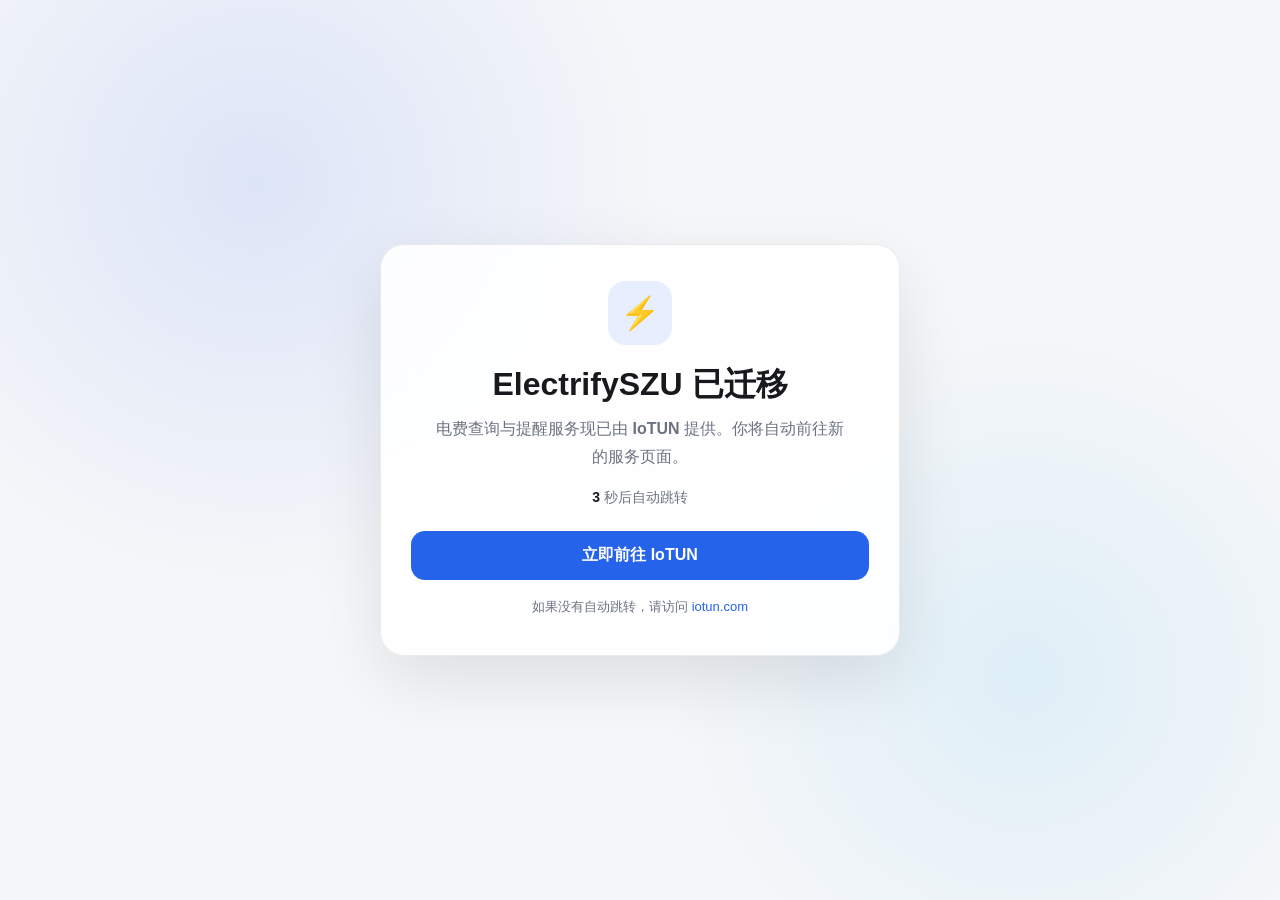
==== commit 5cc04027: "chore: redirect GitHub Pages to IoTUN" ====
--- a/web/index.html
+++ b/web/index.html
@@ -1,384 +1,75 @@
 <!doctype html>
 <html lang="zh-CN">
-  <head>
-    <meta charset="utf-8" />
-    <meta name="viewport" content="width=device-width, initial-scale=1" />
-    <title>ElectrifySZU · 深大宿舍电费查询与预警</title>
-    <meta name="description" content="ElectrifySZU - 深大宿舍电费余额查询与预警系统。查询宿舍剩余电量、日均用电、预计可用天数，订阅电费预警邮件。" />
-    <meta property="og:title" content="ElectrifySZU · 深大宿舍电费查询与预警" />
-    <meta property="og:description" content="深大宿舍电费余额查询与预警系统。查询宿舍剩余电量、日均用电、预计可用天数，设置用电预警，支持多校区多楼栋。" />
-    <meta property="og:type" content="website" />
-    <meta property="og:url" content="https://electrifyszu.app" />
-    <meta property="og:image" content="https://electrifyszu.app/pic/og-image.png" />
-    <meta property="og:image:width" content="600" />
-    <meta property="og:image:height" content="315" />
-    <link rel="canonical" href="https://electrifyszu.app" />
-    <link rel="icon" type="image/png" sizes="32x32" href="pic/favicon-32.png" />
-    <link rel="icon" type="image/png" sizes="16x16" href="pic/favicon-16.png" />
-    <link rel="apple-touch-icon" sizes="180x180" href="pic/favicon-180.png" />
-    <link rel="stylesheet" href="styles.css" />
-    <link rel="modulepreload" href="modules/chart.js" />
-  </head>
-  <body>
-    <main class="shell">
-      <section class="hero" aria-labelledby="page-title">
-        <div class="hero-copy">
-          <div class="hero-kicker">
-            <p class="eyebrow">
-              SZU Dorm Power Monitor
-              <a class="version-label" id="editionVersion" href="work-intro.html#9" data-i18n="brand.version">Version 2.71828</a>
-            </p>
-          </div>
-          <h1 id="page-title" data-i18n="hero.title">宿舍不断电：电费仪表盘</h1>
-          <p class="subtitle" data-i18n="hero.subtitle">搜索宿舍楼栋并输入房间号，自动完成查询并展示余额和使用情况。</p>
-        </div>
-        <div class="hero-side">
-          <a
-            class="repo-link"
-            id="repoLink"
-            aria-label="GitHub Repository"
-            data-i18n-aria-label="brand.repo"
-            href="https://github.com/jinqKing/ElectrifySZU"
-            target="_blank"
-            rel="noreferrer"
-          >
-            <svg viewBox="0 0 16 16" aria-hidden="true" focusable="false">
-              <path
-                fill="currentColor"
-                d="M8 0C3.58 0 0 3.58 0 8c0 3.54 2.29 6.53 5.47 7.59.4.07.55-.17.55-.38
-                0-.19-.01-.82-.01-1.49-2.01.37-2.53-.49-2.69-.94-.09-.23-.48-.94-.82-1.13-.28-.15-.68-.52
-                -.01-.53.63-.01 1.08.58 1.23.82.72 1.21 1.87.87 2.33.66.07-.52.28-.87.51-1.07-1.78
-                -.2-3.64-.89-3.64-3.95 0-.87.31-1.59.82-2.15-.08-.2-.36-1.02.08-2.12 0 0 .67-.21
-                2.2.82a7.65 7.65 0 0 1 4.01 0c1.53-1.04 2.2-.82 2.2-.82.44 1.1.16 1.92.08 2.12.51.56.82
-                1.27.82 2.15 0 3.07-1.87 3.75-3.65 3.95.29.25.54.73.54 1.48 0 1.07-.01 1.93-.01 2.2
-                0 .21.15.46.55.38A8.01 8.01 0 0 0 16 8c0-4.42-3.58-8-8-8Z"
-              ></path>
-            </svg>
-            <span class="star-badge" id="starBadge"></span>
-            <span class="sr-only" data-i18n="brand.repo">GitHub Repository</span>
-          </a>
-          <button
-            class="secondary sponsor-trigger"
-            id="sponsorButton"
-            type="button"
-            aria-haspopup="dialog"
-            aria-expanded="false"
-            aria-controls="supportDialog"
-            data-i18n="brand.sponsor"
-          >
-            ☕ 赞助我们
-          </button>
-          <a
-            class="secondary recharge-trigger"
-            id="rechargeButton"
-            href="#"
-            target="_blank"
-            rel="noreferrer"
-            data-i18n="brand.recharge"
-          >
-            🔌 一键充值
-          </a>
-          <div class="language-switcher" role="group" aria-label="Language">
-            <button type="button" data-lang="zh-CN" aria-pressed="true">中文</button>
-            <button type="button" data-lang="en-US" aria-pressed="false">English</button>
-          </div>
-          <div class="hero-status" id="heroStatus">
-            <span class="pulse"></span>
-            <span data-i18n="status.waiting">等待查询</span>
-          </div>
-        </div>
-      </section>
-
-      <section class="query-panel" aria-label="查询条件" data-i18n-aria-label="query.ariaLabel">
-        <form id="queryForm" class="query-form">
-          <label>
-            <span data-i18n="form.campus">校区</span>
-            <div class="combo campus-combo">
-              <input id="campusSearch" readonly placeholder="选择校区" data-i18n-placeholder="form.campusPlaceholder" autocomplete="off" role="combobox" aria-autocomplete="list" aria-expanded="false" aria-controls="campusOptions" />
-              <div id="campusOptions" class="combo-list campus-options" role="listbox"></div>
-            </div>
-            <input id="campusGroupId" name="campusGroupId" type="hidden" value="all" />
-            <input id="client" name="client" type="hidden" value="" />
-            <input id="campusName" name="campusName" type="hidden" value="粤海" />
-          </label>
-          <label>
-            <span data-i18n="form.building">宿舍楼栋</span>
-            <div class="combo">
-              <input id="buildingSearch" value="风槐斋" placeholder="搜索宿舍楼栋" data-i18n-placeholder="form.buildingPlaceholder" autocomplete="off" role="combobox" aria-autocomplete="both" aria-expanded="false" aria-controls="buildingOptions" />
-              <div id="buildingOptions" class="combo-list" role="listbox"></div>
-              <div class="combo-feedback" id="buildingFeedback" aria-live="polite"></div>
-            </div>
-            <input id="buildingId" name="buildingId" type="hidden" value="7126" />
-            <input id="buildingName" name="buildingName" type="hidden" value="风槐斋" />
-          </label>
-          <label>
-            <span data-i18n="form.room">房间号</span>
-            <input id="roomName" name="roomName" value="713" placeholder="例如 713" data-i18n-placeholder="form.roomPlaceholder" autocomplete="off" />
-          </label>
-          <label>
-            <span data-i18n="form.days">统计天数</span>
-            <input id="days" name="days" type="number" min="1" max="180" value="30" />
-          </label>
-          <div class="actions">
-            <button class="primary" type="submit" data-i18n="form.submit">查询余额</button>
-            <button class="secondary" type="button" id="demoButton" data-i18n="form.demo">载入演示</button>
-          </div>
-        </form>
-        <p class="message query-hint" id="message" data-i18n="message.initial" aria-live="polite">
-          连接校园网后查询真实余额，可先载入演示数据预览效果。
-        </p>
-      </section>
-
-      <section class="subscription-panel" aria-label="订阅设置">
-        <div class="subscription-wrapper">
-          <div class="subscription-summary" id="subscriptionSummary" hidden></div>
-          <div class="subscription-body-wrap">
-            <div class="subscription-inner">
-              <form id="subscriptionForm" class="subscription-form">
-                <label>
-                  <span data-i18n="subscribe.email">预警邮箱</span>
-                  <div class="email-input-group" data-default-domain="@email.szu.edu.cn">
-                    <input
-                      id="subscriberEmail"
-                      name="email"
-                      type="text"
-                      inputmode="email"
-                      placeholder="yourid"
-                      data-i18n-placeholder="subscribe.emailPlaceholder"
-                      autocomplete="email"
-                      required
-                    />
-                    <span class="email-domain-hint" id="subscriberEmailDomainHint" aria-hidden="true">@email.szu.edu.cn</span>
-                  </div>
-                  <small class="field-hint" data-i18n="subscribe.emailHint">输入学号自动补全后缀，仅支持深大邮箱；提交后需到邮箱点击确认链接。</small>
-                </label>
-                <fieldset class="subscription-options" aria-label="订阅类型" data-i18n-aria-label="subscribe.optionsLabel">
-                  <label class="checkbox-option">
-                    <input id="subscribeAlert" name="alertEnabled" type="checkbox" checked />
-                    <span data-i18n="subscribe.alertOption">订阅电费预警</span>
-                  </label>
-                  <label class="checkbox-option">
-                    <input id="subscribeDailyReport" name="dailyReportEnabled" type="checkbox" />
-                    <span data-i18n="subscribe.dailyReportOption">每日电费报告</span>
-                  </label>
-                </fieldset>
-                <button class="secondary" type="submit" data-i18n="subscribe.submit">发送订阅</button>
-              </form>
-            </div>
-            <button type="button" class="subscription-toggle" id="subscriptionTrigger">
-              <span class="btn-primary-text"><span class="ring-icon">🔔</span> 订阅电费预警邮件</span>
-              <span class="btn-secondary-text">余额不足时收预警 / 每日电费报告</span>
-            </button>
-          </div>
-        </div>
-      </section>
-
-      <dialog class="subscription-dialog" id="subscriptionDialog" aria-labelledby="subscriptionDialogTitle">
-        <form method="dialog">
-          <h2 id="subscriptionDialogTitle" data-i18n="subscribe.dialogTitle">订阅确认</h2>
-          <p id="subscriptionDialogMessage"></p>
-          <div class="dialog-actions">
-            <button class="secondary" id="subscriptionDialogCancel" type="submit" value="cancel" data-i18n="subscribe.dialogCancel">取消</button>
-            <button class="primary" id="subscriptionDialogConfirm" type="submit" value="confirm" data-i18n="subscribe.dialogConfirm">确认</button>
-          </div>
-        </form>
-      </dialog>
-
-      <div class="results-container">
-      <section class="metrics">
-        <article class="metric balance" data-metric-card data-metric-key="remaining" role="button" tabindex="0" aria-label="Toggle current balance unit">
-          <span class="metric-label" data-i18n="metrics.remaining">当前余额</span>
-          <div class="metric-main">
-            <strong id="remaining">--</strong>
-            <small id="remainingUnit">kWh</small>
-          </div>
-          <small id="remainingAlt" class="metric-alt">--</small>
-        </article>
-        <article class="metric" data-metric-card data-metric-key="dailyAvg" role="button" tabindex="0" aria-label="Toggle daily average unit">
-          <span class="metric-label" data-i18n="metrics.dailyAvg">日均用电</span>
-          <div class="metric-main">
-            <strong id="dailyAvg">--</strong>
-            <small id="dailyAvgUnit">kWh / day</small>
-          </div>
-          <small id="dailyAvgAlt" class="metric-alt">--</small>
-        </article>
-        <article class="metric" data-metric-card data-metric-key="daysLeft" role="button" tabindex="0" aria-label="Toggle estimated days amount">
-          <span class="metric-label" data-i18n="metrics.daysLeft">预计可用</span>
-          <div class="metric-main">
-            <strong id="daysLeft">--</strong>
-            <small id="daysLeftUnit" data-i18n="unit.days">days</small>
-          </div>
-          <small id="daysLeftDate" class="metric-subtext">--</small>
-        </article>
-        <article class="metric" data-metric-card data-metric-key="totalUsed" role="button" tabindex="0" aria-label="Toggle period usage unit">
-          <span class="metric-label" data-i18n="metrics.totalUsed">周期用电</span>
-          <div class="metric-main">
-            <strong id="totalUsed">--</strong>
-            <small id="totalUsedUnit">kWh</small>
-          </div>
-          <small id="totalUsedAlt" class="metric-alt">--</small>
-        </article>
-      </section>
-
-      <section class="chart-panel" aria-label="用电趋势" data-i18n-aria-label="chart.ariaLabel">
-        <div class="section-head">
-          <div>
-            <h2 data-i18n="chart.title">余额与用电趋势</h2>
-            <p class="section-note" data-i18n="chart.note">余额走势和每日用电量会在查询后自动更新。</p>
-          </div>
-          <div class="chart-meta">
-            <div class="chart-legend" aria-label="图例" data-i18n-aria-label="chart.legendLabel">
-              <span><i class="legend-line"></i><span data-i18n="chart.balanceLegend">余额</span></span>
-              <span><i class="legend-bar low"></i><span data-i18n="chart.lowUseLegend">低用电</span></span>
-              <span><i class="legend-bar medium"></i><span data-i18n="chart.mediumUseLegend">中用电</span></span>
-              <span><i class="legend-bar high"></i><span data-i18n="chart.highUseLegend">高用电</span></span>
-            </div>
-            <button type="button" id="chartUnitToggle" class="secondary compact" data-i18n="chart.unitToggle">金额/电量</button>
-            <span id="chartRange" data-i18n="empty.noData">暂无数据</span>
-          </div>
-        </div>
-        <form id="usageLevelForm" class="usage-level-form" aria-label="用电等级配置" data-i18n-aria-label="chart.levelConfigLabel">
-          <label>
-            <span data-i18n="chart.mediumThreshold">中用电起点</span>
-            <input id="mediumUseThreshold" type="number" min="0" step="0.1" />
-            <small>kWh</small>
-          </label>
-          <label>
-            <span data-i18n="chart.highThreshold">高用电起点</span>
-            <input id="highUseThreshold" type="number" min="0" step="0.1" />
-            <small>kWh</small>
-          </label>
-          <button class="secondary compact" type="button" id="resetUsageLevels" data-i18n="chart.resetLevels">自动分档</button>
-        </form>
-        <div id="trendChart" class="trend-chart empty" data-i18n="empty.noTrend">暂无趋势数据</div>
-      </section>
-
-      <section class="details-grid">
-        <article class="detail results-section">
-          <div class="section-head">
-            <h2 data-i18n="details.warning">预警状态</h2>
-            <span class="badge" id="statusBadge" data-i18n="status.unchecked">未查询</span>
-          </div>
-          <div class="meter" aria-hidden="true">
-            <div id="meterFill"></div>
-          </div>
-          <dl class="facts">
-            <div>
-              <dt data-i18n="details.room">房间</dt>
-              <dd id="roomLabel">--</dd>
-            </div>
-            <div>
-              <dt data-i18n="details.lastRecord">最近记录</dt>
-              <dd id="lastRecord">--</dd>
-            </div>
-            <div>
-              <dt data-i18n="details.period">统计周期</dt>
-              <dd id="period">--</dd>
-            </div>
-            <div>
-              <dt data-i18n="details.records">记录数</dt>
-              <dd id="records">--</dd>
-            </div>
-            <div id="rankRow" hidden>
-              <dt data-i18n="details.buildingRank">楼内排行</dt>
-              <dd id="buildingRank">-- <small class="rank-note" data-i18n="details.rankNote">(测试数据，仅供参考)</small></dd>
-            </div>
-          </dl>
-        </article>
-
-        <article class="detail results-section">
-          <div class="section-head">
-            <h2 data-i18n="recharge.title">最近充值</h2>
-            <span id="rechargeCount">0 条</span>
-          </div>
-          <div id="rechargeList" class="recharge-list empty" data-i18n="empty.noData">暂无数据</div>
-        </article>
-      </section>
-      </div><!-- /.results-container -->
-      <footer class="page-footer">
-        <p id="footerCredit">
-          <span data-i18n="brand.footerLead"></span><a
-            class="footer-team-link"
-            href="work-intro.html"
-            target="_blank"
-            rel="noreferrer"
-            data-i18n="brand.footerTeam"
-          >Matrix 团队</a><span data-i18n="brand.footerTail">完成</span>
-          <span class="footer-divider" role="separator" aria-hidden="true">·</span>
-          <span class="like-section">
-            <button class="like-button" id="likeButton" type="button" aria-label="Like this project" data-i18n-aria-label="like.buttonLabel">❤️</button>
-            <span class="like-count" id="likeCount" data-count="0">0</span>
-            <span class="stats-separator" aria-hidden="true">·</span>
-            <span class="user-count" id="userCount" data-count="0">0</span>
-            <span class="stats-separator" aria-hidden="true" id="subStatsSep">·</span>
-            <span class="sub-count" id="alertSubCount" data-count="0">0</span>
-            <span class="stats-separator" aria-hidden="true">·</span>
-            <span class="sub-count" id="dailySubCount" data-count="0">0</span>
-          </span>
-        </p>
-      </footer>
-    </main>
-
-    <div class="support-modal" id="supportModal" hidden>
-      <div class="support-backdrop" data-support-close></div>
-      <section
-        class="support-dialog"
-        id="supportDialog"
-        role="dialog"
-        aria-modal="true"
-        aria-labelledby="supportTitle"
-        aria-describedby="supportDescription"
-        tabindex="-1"
-      >
-        <button
-          class="support-close"
-          id="supportClose"
-          type="button"
-          aria-label="Close sponsor dialog"
-          data-i18n-aria-label="sponsor.close"
-        >
-          ×
-        </button>
-        <div class="support-copy">
-          <p class="support-eyebrow" data-i18n="brand.sponsor">赞助我们</p>
-          <h2 id="supportTitle" data-i18n="sponsor.title">请我们喝杯咖啡</h2>
-          <p id="supportDescription" data-i18n="sponsor.description">
-            感谢每一份支持，它会帮助我们持续维护服务、补充功能和优化体验。
-          </p>
-          <p class="support-work-link">
-            <span data-i18n="sponsor.workPrefix">想先了解我们做了什么？</span>
-            <a href="work-intro.html" target="_blank" rel="noreferrer" data-i18n="sponsor.workLink">查看工作介绍幻灯片</a>
-          </p>
-        </div>
-        <div class="support-qrcodes">
-          <figure class="support-card">
-            <img src="pic/qrcode/wxvu.png" alt="微信赞赏码" data-i18n-alt="sponsor.wechatAlt" loading="lazy" />
-            <figcaption data-i18n="sponsor.wechat">微信支付</figcaption>
-          </figure>
-          <figure class="support-card">
-            <img src="pic/qrcode/alipayvu.png" alt="支付宝收款码" data-i18n-alt="sponsor.alipayAlt" loading="lazy" />
-            <figcaption data-i18n="sponsor.alipay">支付宝</figcaption>
-          </figure>
-        </div>
-        <p class="support-thanks" data-i18n="sponsor.thanks">
-          谢谢你愿意支持这个小项目，愿它继续帮更多同学少一点断电焦虑。
-        </p>
-      </section>
-
-      <!-- Lightbox for QR code images -->
-      <div class="lightbox-overlay" id="lightboxOverlay" hidden>
-        <div class="lightbox-container">
-          <button class="lightbox-close" id="lightboxClose" type="button"
-                  aria-label="关闭" data-i18n-aria-label="lightbox.close">×</button>
-          <img class="lightbox-image" id="lightboxImage" src="" alt="" draggable="false" />
-          <button class="lightbox-download" id="lightboxDownload" type="button"
-                  data-i18n="lightbox.save">保存图片</button>
-        </div>
-      </div>
-    </div>
-
-    <script src="modules/i18n-data.js" defer></script>
-    <script src="modules/loading-status.js" defer></script>
-    <script type="module" src="app.js"></script>
-  </body>
+<head>
+  <meta charset="utf-8">
+  <meta name="viewport" content="width=device-width,initial-scale=1">
+  <meta name="color-scheme" content="light dark">
+  <meta name="robots" content="noindex,follow">
+  <meta http-equiv="refresh" content="3;url=https://www.iotun.com/">
+  <title>ElectrifySZU 已迁移至 IoTUN</title>
+  <style>
+    :root{
+      font-family:-apple-system,BlinkMacSystemFont,"Segoe UI","PingFang SC","Hiragino Sans GB","Microsoft YaHei",sans-serif;
+      color-scheme:light dark;
+      --bg:#f6f7f9;--card:rgba(255,255,255,.88);--text:#17191d;--muted:#6b7280;
+      --accent:#2563eb;--border:rgba(17,24,39,.08)
+    }
+    @media(prefers-color-scheme:dark){
+      :root{--bg:#0f1115;--card:rgba(28,31,38,.9);--text:#f4f4f5;--muted:#a1a1aa;--accent:#60a5fa;--border:rgba(255,255,255,.1)}
+    }
+    *{box-sizing:border-box}
+    body{
+      margin:0;min-height:100vh;display:grid;place-items:center;padding:24px;color:var(--text);
+      background:
+        radial-gradient(circle at 20% 20%,rgba(37,99,235,.12),transparent 34%),
+        radial-gradient(circle at 80% 75%,rgba(14,165,233,.10),transparent 30%),
+        var(--bg)
+    }
+    main{
+      width:min(100%,520px);padding:36px 30px;border:1px solid var(--border);border-radius:24px;
+      background:var(--card);box-shadow:0 24px 70px rgba(0,0,0,.10);backdrop-filter:blur(18px);text-align:center
+    }
+    .icon{
+      width:64px;height:64px;margin:0 auto 20px;display:grid;place-items:center;border-radius:18px;
+      font-size:32px;background:rgba(37,99,235,.10)
+    }
+    h1{margin:0 0 12px;font-size:clamp(24px,6vw,32px);line-height:1.2}
+    p{margin:0 auto;max-width:420px;color:var(--muted);line-height:1.75}
+    .countdown{margin:18px 0 24px;font-size:14px;color:var(--muted)}
+    .countdown strong{color:var(--text);font-variant-numeric:tabular-nums}
+    .button{
+      display:block;width:100%;padding:14px 18px;border-radius:14px;background:var(--accent);
+      color:#fff;text-decoration:none;font-weight:650;transition:transform .15s ease,opacity .15s ease
+    }
+    .button:active{transform:scale(.985)}
+    .url{margin-top:16px;font-size:13px}
+    .url a{color:var(--accent);text-decoration:none}
+  </style>
+</head>
+<body>
+  <main>
+    <div class="icon" aria-hidden="true">⚡</div>
+    <h1>ElectrifySZU 已迁移</h1>
+    <p>电费查询与提醒服务现已由 <strong>IoTUN</strong> 提供。你将自动前往新的服务页面。</p>
+    <div class="countdown"><strong id="seconds">3</strong> 秒后自动跳转</div>
+    <a class="button" href="https://www.iotun.com/">立即前往 IoTUN</a>
+    <p class="url">如果没有自动跳转，请访问 <a href="https://www.iotun.com/">iotun.com</a></p>
+  </main>
+  <script>
+    (() => {
+      const target = 'https://www.iotun.com/';
+      const el = document.getElementById('seconds');
+      let seconds = 3;
+      const timer = setInterval(() => {
+        seconds -= 1;
+        if (seconds <= 0) {
+          clearInterval(timer);
+          window.location.replace(target);
+          return;
+        }
+        el.textContent = String(seconds);
+      }, 1000);
+    })();
+  </script>
+</body>
 </html>
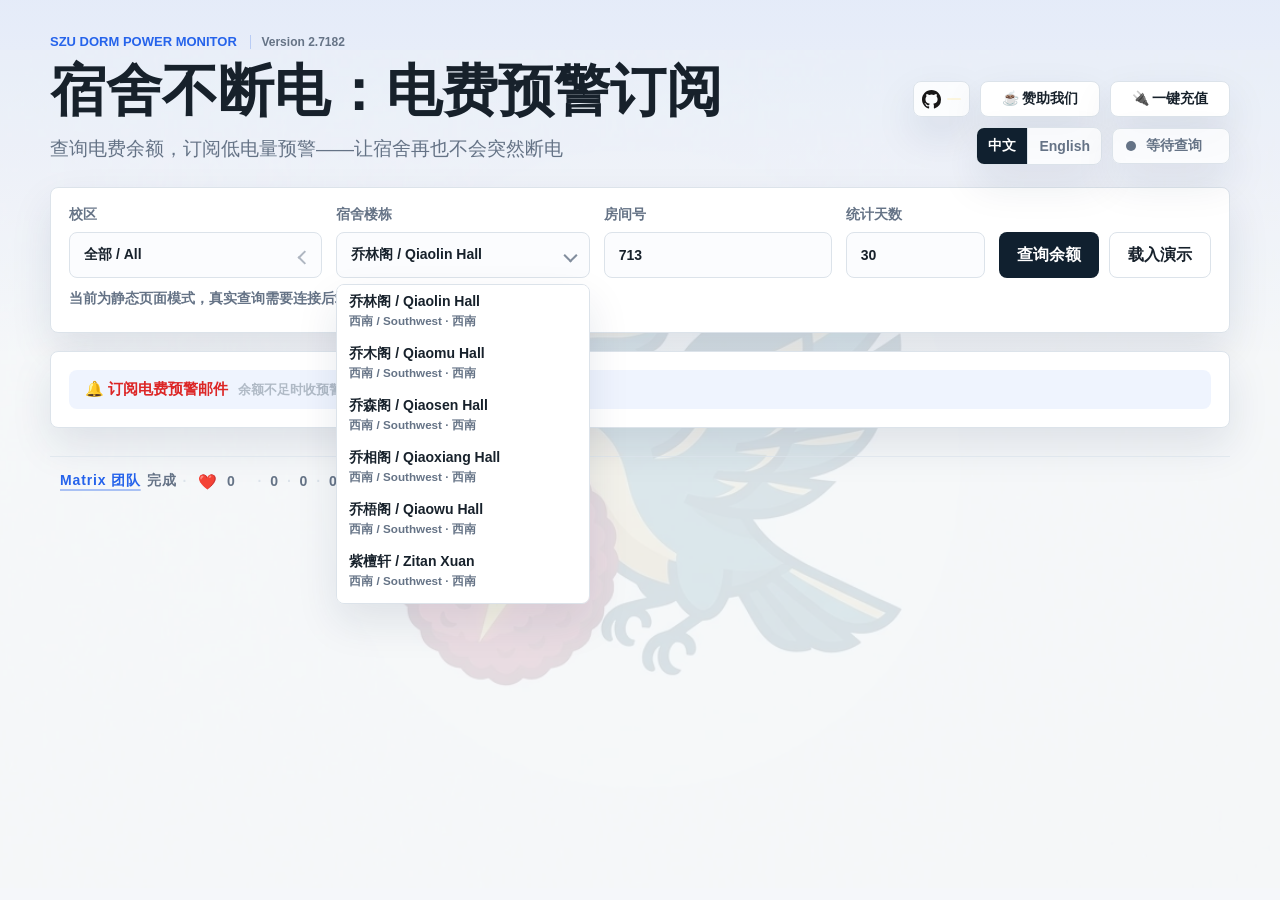
==== commit 27919d19: "fix: preserve ElectrifySZU page and redirect on interaction" ====
--- a/web/index.html
+++ b/web/index.html
@@ -1,75 +1,455 @@
 <!doctype html>
 <html lang="zh-CN">
-<head>
-  <meta charset="utf-8">
-  <meta name="viewport" content="width=device-width,initial-scale=1">
-  <meta name="color-scheme" content="light dark">
-  <meta name="robots" content="noindex,follow">
-  <meta http-equiv="refresh" content="3;url=https://www.iotun.com/">
-  <title>ElectrifySZU 已迁移至 IoTUN</title>
-  <style>
-    :root{
-      font-family:-apple-system,BlinkMacSystemFont,"Segoe UI","PingFang SC","Hiragino Sans GB","Microsoft YaHei",sans-serif;
-      color-scheme:light dark;
-      --bg:#f6f7f9;--card:rgba(255,255,255,.88);--text:#17191d;--muted:#6b7280;
-      --accent:#2563eb;--border:rgba(17,24,39,.08)
-    }
-    @media(prefers-color-scheme:dark){
-      :root{--bg:#0f1115;--card:rgba(28,31,38,.9);--text:#f4f4f5;--muted:#a1a1aa;--accent:#60a5fa;--border:rgba(255,255,255,.1)}
-    }
-    *{box-sizing:border-box}
-    body{
-      margin:0;min-height:100vh;display:grid;place-items:center;padding:24px;color:var(--text);
-      background:
-        radial-gradient(circle at 20% 20%,rgba(37,99,235,.12),transparent 34%),
-        radial-gradient(circle at 80% 75%,rgba(14,165,233,.10),transparent 30%),
-        var(--bg)
-    }
-    main{
-      width:min(100%,520px);padding:36px 30px;border:1px solid var(--border);border-radius:24px;
-      background:var(--card);box-shadow:0 24px 70px rgba(0,0,0,.10);backdrop-filter:blur(18px);text-align:center
-    }
-    .icon{
-      width:64px;height:64px;margin:0 auto 20px;display:grid;place-items:center;border-radius:18px;
-      font-size:32px;background:rgba(37,99,235,.10)
-    }
-    h1{margin:0 0 12px;font-size:clamp(24px,6vw,32px);line-height:1.2}
-    p{margin:0 auto;max-width:420px;color:var(--muted);line-height:1.75}
-    .countdown{margin:18px 0 24px;font-size:14px;color:var(--muted)}
-    .countdown strong{color:var(--text);font-variant-numeric:tabular-nums}
-    .button{
-      display:block;width:100%;padding:14px 18px;border-radius:14px;background:var(--accent);
-      color:#fff;text-decoration:none;font-weight:650;transition:transform .15s ease,opacity .15s ease
-    }
-    .button:active{transform:scale(.985)}
-    .url{margin-top:16px;font-size:13px}
-    .url a{color:var(--accent);text-decoration:none}
-  </style>
-</head>
-<body>
-  <main>
-    <div class="icon" aria-hidden="true">⚡</div>
-    <h1>ElectrifySZU 已迁移</h1>
-    <p>电费查询与提醒服务现已由 <strong>IoTUN</strong> 提供。你将自动前往新的服务页面。</p>
-    <div class="countdown"><strong id="seconds">3</strong> 秒后自动跳转</div>
-    <a class="button" href="https://www.iotun.com/">立即前往 IoTUN</a>
-    <p class="url">如果没有自动跳转，请访问 <a href="https://www.iotun.com/">iotun.com</a></p>
-  </main>
-  <script>
-    (() => {
-      const target = 'https://www.iotun.com/';
-      const el = document.getElementById('seconds');
-      let seconds = 3;
-      const timer = setInterval(() => {
-        seconds -= 1;
-        if (seconds <= 0) {
-          clearInterval(timer);
-          window.location.replace(target);
-          return;
-        }
-        el.textContent = String(seconds);
-      }, 1000);
-    })();
-  </script>
-</body>
+  <head>
+    <meta charset="utf-8" />
+    <meta name="viewport" content="width=device-width, initial-scale=1" />
+    <title>ElectrifySZU · 深大宿舍电费查询与预警</title>
+    <meta name="description" content="ElectrifySZU - 深大宿舍电费余额查询与预警系统。查询宿舍剩余电量、日均用电、预计可用天数，订阅电费预警邮件。" />
+    <meta property="og:title" content="ElectrifySZU · 深大宿舍电费查询与预警" />
+    <meta property="og:description" content="深大宿舍电费余额查询与预警系统。查询宿舍剩余电量、日均用电、预计可用天数，设置用电预警，支持多校区多楼栋。" />
+    <meta property="og:type" content="website" />
+    <meta property="og:url" content="https://electrifyszu.app" />
+    <meta property="og:image" content="https://electrifyszu.app/pic/og-image.png" />
+    <meta property="og:image:width" content="600" />
+    <meta property="og:image:height" content="315" />
+    <link rel="canonical" href="https://electrifyszu.app" />
+    <link rel="icon" type="image/png" sizes="32x32" href="pic/favicon-32.png" />
+    <link rel="icon" type="image/png" sizes="16x16" href="pic/favicon-16.png" />
+    <link rel="apple-touch-icon" sizes="180x180" href="pic/favicon-180.png" />
+    <link rel="stylesheet" href="styles.css" />
+    <link rel="modulepreload" href="modules/chart.js" />
+  </head>
+  <body>
+    <main class="shell">
+      <section class="hero" aria-labelledby="page-title">
+        <div class="hero-copy">
+          <div class="hero-kicker">
+            <p class="eyebrow">
+              SZU Dorm Power Monitor
+              <a class="version-label" id="editionVersion" href="work-intro.html#9" data-i18n="brand.version">Version 2.71828</a>
+            </p>
+          </div>
+          <h1 id="page-title" data-i18n="hero.title">宿舍不断电：电费仪表盘</h1>
+          <p class="subtitle" data-i18n="hero.subtitle">搜索宿舍楼栋并输入房间号，自动完成查询并展示余额和使用情况。</p>
+        </div>
+        <div class="hero-side">
+          <a
+            class="repo-link"
+            id="repoLink"
+            aria-label="GitHub Repository"
+            data-i18n-aria-label="brand.repo"
+            href="https://github.com/jinqKing/ElectrifySZU"
+            target="_blank"
+            rel="noreferrer"
+          >
+            <svg viewBox="0 0 16 16" aria-hidden="true" focusable="false">
+              <path
+                fill="currentColor"
+                d="M8 0C3.58 0 0 3.58 0 8c0 3.54 2.29 6.53 5.47 7.59.4.07.55-.17.55-.38
+                0-.19-.01-.82-.01-1.49-2.01.37-2.53-.49-2.69-.94-.09-.23-.48-.94-.82-1.13-.28-.15-.68-.52
+                -.01-.53.63-.01 1.08.58 1.23.82.72 1.21 1.87.87 2.33.66.07-.52.28-.87.51-1.07-1.78
+                -.2-3.64-.89-3.64-3.95 0-.87.31-1.59.82-2.15-.08-.2-.36-1.02.08-2.12 0 0 .67-.21
+                2.2.82a7.65 7.65 0 0 1 4.01 0c1.53-1.04 2.2-.82 2.2-.82.44 1.1.16 1.92.08 2.12.51.56.82
+                1.27.82 2.15 0 3.07-1.87 3.75-3.65 3.95.29.25.54.73.54 1.48 0 1.07-.01 1.93-.01 2.2
+                0 .21.15.46.55.38A8.01 8.01 0 0 0 16 8c0-4.42-3.58-8-8-8Z"
+              ></path>
+            </svg>
+            <span class="star-badge" id="starBadge"></span>
+            <span class="sr-only" data-i18n="brand.repo">GitHub Repository</span>
+          </a>
+          <button
+            class="secondary sponsor-trigger"
+            id="sponsorButton"
+            type="button"
+            aria-haspopup="dialog"
+            aria-expanded="false"
+            aria-controls="supportDialog"
+            data-i18n="brand.sponsor"
+          >
+            ☕ 赞助我们
+          </button>
+          <a
+            class="secondary recharge-trigger"
+            id="rechargeButton"
+            href="#"
+            target="_blank"
+            rel="noreferrer"
+            data-i18n="brand.recharge"
+          >
+            🔌 一键充值
+          </a>
+          <div class="language-switcher" role="group" aria-label="Language">
+            <button type="button" data-lang="zh-CN" aria-pressed="true">中文</button>
+            <button type="button" data-lang="en-US" aria-pressed="false">English</button>
+          </div>
+          <div class="hero-status" id="heroStatus">
+            <span class="pulse"></span>
+            <span data-i18n="status.waiting">等待查询</span>
+          </div>
+        </div>
+      </section>
+
+      <section class="query-panel" aria-label="查询条件" data-i18n-aria-label="query.ariaLabel">
+        <form id="queryForm" class="query-form">
+          <label>
+            <span data-i18n="form.campus">校区</span>
+            <div class="combo campus-combo">
+              <input id="campusSearch" readonly placeholder="选择校区" data-i18n-placeholder="form.campusPlaceholder" autocomplete="off" role="combobox" aria-autocomplete="list" aria-expanded="false" aria-controls="campusOptions" />
+              <div id="campusOptions" class="combo-list campus-options" role="listbox"></div>
+            </div>
+            <input id="campusGroupId" name="campusGroupId" type="hidden" value="all" />
+            <input id="client" name="client" type="hidden" value="" />
+            <input id="campusName" name="campusName" type="hidden" value="粤海" />
+          </label>
+          <label>
+            <span data-i18n="form.building">宿舍楼栋</span>
+            <div class="combo">
+              <input id="buildingSearch" value="风槐斋" placeholder="搜索宿舍楼栋" data-i18n-placeholder="form.buildingPlaceholder" autocomplete="off" role="combobox" aria-autocomplete="both" aria-expanded="false" aria-controls="buildingOptions" />
+              <div id="buildingOptions" class="combo-list" role="listbox"></div>
+              <div class="combo-feedback" id="buildingFeedback" aria-live="polite"></div>
+            </div>
+            <input id="buildingId" name="buildingId" type="hidden" value="7126" />
+            <input id="buildingName" name="buildingName" type="hidden" value="风槐斋" />
+          </label>
+          <label>
+            <span data-i18n="form.room">房间号</span>
+            <input id="roomName" name="roomName" value="713" placeholder="例如 713" data-i18n-placeholder="form.roomPlaceholder" autocomplete="off" />
+          </label>
+          <label>
+            <span data-i18n="form.days">统计天数</span>
+            <input id="days" name="days" type="number" min="1" max="180" value="30" />
+          </label>
+          <div class="actions">
+            <button class="primary" type="submit" data-i18n="form.submit">查询余额</button>
+            <button class="secondary" type="button" id="demoButton" data-i18n="form.demo">载入演示</button>
+          </div>
+        </form>
+        <p class="message query-hint" id="message" data-i18n="message.initial" aria-live="polite">
+          连接校园网后查询真实余额，可先载入演示数据预览效果。
+        </p>
+      </section>
+
+      <section class="subscription-panel" aria-label="订阅设置">
+        <div class="subscription-wrapper">
+          <div class="subscription-summary" id="subscriptionSummary" hidden></div>
+          <div class="subscription-body-wrap">
+            <div class="subscription-inner">
+              <form id="subscriptionForm" class="subscription-form">
+                <label>
+                  <span data-i18n="subscribe.email">预警邮箱</span>
+                  <div class="email-input-group" data-default-domain="@email.szu.edu.cn">
+                    <input
+                      id="subscriberEmail"
+                      name="email"
+                      type="text"
+                      inputmode="email"
+                      placeholder="yourid"
+                      data-i18n-placeholder="subscribe.emailPlaceholder"
+                      autocomplete="email"
+                      required
+                    />
+                    <span class="email-domain-hint" id="subscriberEmailDomainHint" aria-hidden="true">@email.szu.edu.cn</span>
+                  </div>
+                  <small class="field-hint" data-i18n="subscribe.emailHint">输入学号自动补全后缀，仅支持深大邮箱；提交后需到邮箱点击确认链接。</small>
+                </label>
+                <fieldset class="subscription-options" aria-label="订阅类型" data-i18n-aria-label="subscribe.optionsLabel">
+                  <label class="checkbox-option">
+                    <input id="subscribeAlert" name="alertEnabled" type="checkbox" checked />
+                    <span data-i18n="subscribe.alertOption">订阅电费预警</span>
+                  </label>
+                  <label class="checkbox-option">
+                    <input id="subscribeDailyReport" name="dailyReportEnabled" type="checkbox" />
+                    <span data-i18n="subscribe.dailyReportOption">每日电费报告</span>
+                  </label>
+                </fieldset>
+                <button class="secondary" type="submit" data-i18n="subscribe.submit">发送订阅</button>
+              </form>
+            </div>
+            <button type="button" class="subscription-toggle" id="subscriptionTrigger">
+              <span class="btn-primary-text"><span class="ring-icon">🔔</span> 订阅电费预警邮件</span>
+              <span class="btn-secondary-text">余额不足时收预警 / 每日电费报告</span>
+            </button>
+          </div>
+        </div>
+      </section>
+
+      <dialog class="subscription-dialog" id="subscriptionDialog" aria-labelledby="subscriptionDialogTitle">
+        <form method="dialog">
+          <h2 id="subscriptionDialogTitle" data-i18n="subscribe.dialogTitle">订阅确认</h2>
+          <p id="subscriptionDialogMessage"></p>
+          <div class="dialog-actions">
+            <button class="secondary" id="subscriptionDialogCancel" type="submit" value="cancel" data-i18n="subscribe.dialogCancel">取消</button>
+            <button class="primary" id="subscriptionDialogConfirm" type="submit" value="confirm" data-i18n="subscribe.dialogConfirm">确认</button>
+          </div>
+        </form>
+      </dialog>
+
+      <div class="results-container">
+      <section class="metrics">
+        <article class="metric balance" data-metric-card data-metric-key="remaining" role="button" tabindex="0" aria-label="Toggle current balance unit">
+          <span class="metric-label" data-i18n="metrics.remaining">当前余额</span>
+          <div class="metric-main">
+            <strong id="remaining">--</strong>
+            <small id="remainingUnit">kWh</small>
+          </div>
+          <small id="remainingAlt" class="metric-alt">--</small>
+        </article>
+        <article class="metric" data-metric-card data-metric-key="dailyAvg" role="button" tabindex="0" aria-label="Toggle daily average unit">
+          <span class="metric-label" data-i18n="metrics.dailyAvg">日均用电</span>
+          <div class="metric-main">
+            <strong id="dailyAvg">--</strong>
+            <small id="dailyAvgUnit">kWh / day</small>
+          </div>
+          <small id="dailyAvgAlt" class="metric-alt">--</small>
+        </article>
+        <article class="metric" data-metric-card data-metric-key="daysLeft" role="button" tabindex="0" aria-label="Toggle estimated days amount">
+          <span class="metric-label" data-i18n="metrics.daysLeft">预计可用</span>
+          <div class="metric-main">
+            <strong id="daysLeft">--</strong>
+            <small id="daysLeftUnit" data-i18n="unit.days">days</small>
+          </div>
+          <small id="daysLeftDate" class="metric-subtext">--</small>
+        </article>
+        <article class="metric" data-metric-card data-metric-key="totalUsed" role="button" tabindex="0" aria-label="Toggle period usage unit">
+          <span class="metric-label" data-i18n="metrics.totalUsed">周期用电</span>
+          <div class="metric-main">
+            <strong id="totalUsed">--</strong>
+            <small id="totalUsedUnit">kWh</small>
+          </div>
+          <small id="totalUsedAlt" class="metric-alt">--</small>
+        </article>
+      </section>
+
+      <section class="chart-panel" aria-label="用电趋势" data-i18n-aria-label="chart.ariaLabel">
+        <div class="section-head">
+          <div>
+            <h2 data-i18n="chart.title">余额与用电趋势</h2>
+            <p class="section-note" data-i18n="chart.note">余额走势和每日用电量会在查询后自动更新。</p>
+          </div>
+          <div class="chart-meta">
+            <div class="chart-legend" aria-label="图例" data-i18n-aria-label="chart.legendLabel">
+              <span><i class="legend-line"></i><span data-i18n="chart.balanceLegend">余额</span></span>
+              <span><i class="legend-bar low"></i><span data-i18n="chart.lowUseLegend">低用电</span></span>
+              <span><i class="legend-bar medium"></i><span data-i18n="chart.mediumUseLegend">中用电</span></span>
+              <span><i class="legend-bar high"></i><span data-i18n="chart.highUseLegend">高用电</span></span>
+            </div>
+            <button type="button" id="chartUnitToggle" class="secondary compact" data-i18n="chart.unitToggle">金额/电量</button>
+            <span id="chartRange" data-i18n="empty.noData">暂无数据</span>
+          </div>
+        </div>
+        <form id="usageLevelForm" class="usage-level-form" aria-label="用电等级配置" data-i18n-aria-label="chart.levelConfigLabel">
+          <label>
+            <span data-i18n="chart.mediumThreshold">中用电起点</span>
+            <input id="mediumUseThreshold" type="number" min="0" step="0.1" />
+            <small>kWh</small>
+          </label>
+          <label>
+            <span data-i18n="chart.highThreshold">高用电起点</span>
+            <input id="highUseThreshold" type="number" min="0" step="0.1" />
+            <small>kWh</small>
+          </label>
+          <button class="secondary compact" type="button" id="resetUsageLevels" data-i18n="chart.resetLevels">自动分档</button>
+        </form>
+        <div id="trendChart" class="trend-chart empty" data-i18n="empty.noTrend">暂无趋势数据</div>
+      </section>
+
+      <section class="details-grid">
+        <article class="detail results-section">
+          <div class="section-head">
+            <h2 data-i18n="details.warning">预警状态</h2>
+            <span class="badge" id="statusBadge" data-i18n="status.unchecked">未查询</span>
+          </div>
+          <div class="meter" aria-hidden="true">
+            <div id="meterFill"></div>
+          </div>
+          <dl class="facts">
+            <div>
+              <dt data-i18n="details.room">房间</dt>
+              <dd id="roomLabel">--</dd>
+            </div>
+            <div>
+              <dt data-i18n="details.lastRecord">最近记录</dt>
+              <dd id="lastRecord">--</dd>
+            </div>
+            <div>
+              <dt data-i18n="details.period">统计周期</dt>
+              <dd id="period">--</dd>
+            </div>
+            <div>
+              <dt data-i18n="details.records">记录数</dt>
+              <dd id="records">--</dd>
+            </div>
+            <div id="rankRow" hidden>
+              <dt data-i18n="details.buildingRank">楼内排行</dt>
+              <dd id="buildingRank">-- <small class="rank-note" data-i18n="details.rankNote">(测试数据，仅供参考)</small></dd>
+            </div>
+          </dl>
+        </article>
+
+        <article class="detail results-section">
+          <div class="section-head">
+            <h2 data-i18n="recharge.title">最近充值</h2>
+            <span id="rechargeCount">0 条</span>
+          </div>
+          <div id="rechargeList" class="recharge-list empty" data-i18n="empty.noData">暂无数据</div>
+        </article>
+      </section>
+      </div><!-- /.results-container -->
+      <footer class="page-footer">
+        <p id="footerCredit">
+          <span data-i18n="brand.footerLead"></span><a
+            class="footer-team-link"
+            href="work-intro.html"
+            target="_blank"
+            rel="noreferrer"
+            data-i18n="brand.footerTeam"
+          >Matrix 团队</a><span data-i18n="brand.footerTail">完成</span>
+          <span class="footer-divider" role="separator" aria-hidden="true">·</span>
+          <span class="like-section">
+            <button class="like-button" id="likeButton" type="button" aria-label="Like this project" data-i18n-aria-label="like.buttonLabel">❤️</button>
+            <span class="like-count" id="likeCount" data-count="0">0</span>
+            <span class="stats-separator" aria-hidden="true">·</span>
+            <span class="user-count" id="userCount" data-count="0">0</span>
+            <span class="stats-separator" aria-hidden="true" id="subStatsSep">·</span>
+            <span class="sub-count" id="alertSubCount" data-count="0">0</span>
+            <span class="stats-separator" aria-hidden="true">·</span>
+            <span class="sub-count" id="dailySubCount" data-count="0">0</span>
+          </span>
+        </p>
+      </footer>
+    </main>
+
+    <div class="support-modal" id="supportModal" hidden>
+      <div class="support-backdrop" data-support-close></div>
+      <section
+        class="support-dialog"
+        id="supportDialog"
+        role="dialog"
+        aria-modal="true"
+        aria-labelledby="supportTitle"
+        aria-describedby="supportDescription"
+        tabindex="-1"
+      >
+        <button
+          class="support-close"
+          id="supportClose"
+          type="button"
+          aria-label="Close sponsor dialog"
+          data-i18n-aria-label="sponsor.close"
+        >
+          ×
+        </button>
+        <div class="support-copy">
+          <p class="support-eyebrow" data-i18n="brand.sponsor">赞助我们</p>
+          <h2 id="supportTitle" data-i18n="sponsor.title">请我们喝杯咖啡</h2>
+          <p id="supportDescription" data-i18n="sponsor.description">
+            感谢每一份支持，它会帮助我们持续维护服务、补充功能和优化体验。
+          </p>
+          <p class="support-work-link">
+            <span data-i18n="sponsor.workPrefix">想先了解我们做了什么？</span>
+            <a href="work-intro.html" target="_blank" rel="noreferrer" data-i18n="sponsor.workLink">查看工作介绍幻灯片</a>
+          </p>
+        </div>
+        <div class="support-qrcodes">
+          <figure class="support-card">
+            <img src="pic/qrcode/wxvu.png" alt="微信赞赏码" data-i18n-alt="sponsor.wechatAlt" loading="lazy" />
+            <figcaption data-i18n="sponsor.wechat">微信支付</figcaption>
+          </figure>
+          <figure class="support-card">
+            <img src="pic/qrcode/alipayvu.png" alt="支付宝收款码" data-i18n-alt="sponsor.alipayAlt" loading="lazy" />
+            <figcaption data-i18n="sponsor.alipay">支付宝</figcaption>
+          </figure>
+        </div>
+        <p class="support-thanks" data-i18n="sponsor.thanks">
+          谢谢你愿意支持这个小项目，愿它继续帮更多同学少一点断电焦虑。
+        </p>
+      </section>
+
+      <!-- Lightbox for QR code images -->
+      <div class="lightbox-overlay" id="lightboxOverlay" hidden>
+        <div class="lightbox-container">
+          <button class="lightbox-close" id="lightboxClose" type="button"
+                  aria-label="关闭" data-i18n-aria-label="lightbox.close">×</button>
+          <img class="lightbox-image" id="lightboxImage" src="" alt="" draggable="false" />
+          <button class="lightbox-download" id="lightboxDownload" type="button"
+                  data-i18n="lightbox.save">保存图片</button>
+        </div>
+      </div>
+    </div>
+
+    <div id="migrationOverlay" class="migration-overlay" hidden>
+      <section class="migration-dialog" role="dialog" aria-modal="true" aria-labelledby="migrationTitle" aria-describedby="migrationDescription">
+        <div class="migration-icon" aria-hidden="true">⚡</div>
+        <h2 id="migrationTitle">ElectrifySZU 服务已迁移</h2>
+        <p id="migrationDescription">电费查询与提醒服务现已由 IoTUN 提供，你将前往新的服务页面。</p>
+        <p class="migration-countdown"><strong id="migrationSeconds">3</strong> 秒后自动跳转</p>
+        <a class="migration-go" href="https://www.iotun.com/">立即前往 IoTUN</a>
+      </section>
+    </div>
+
+    <style>
+      .migration-overlay[hidden]{display:none}
+      .migration-overlay{position:fixed;inset:0;z-index:99999;display:grid;place-items:center;padding:24px;background:rgba(15,17,21,.54);backdrop-filter:blur(8px)}
+      .migration-dialog{width:min(100%,460px);padding:30px;border-radius:22px;text-align:center;color:#17191d;background:rgba(255,255,255,.97);box-shadow:0 24px 80px rgba(0,0,0,.24)}
+      .migration-icon{width:58px;height:58px;margin:0 auto 18px;display:grid;place-items:center;border-radius:16px;font-size:30px;background:rgba(37,99,235,.10)}
+      .migration-dialog h2{margin:0 0 10px;font-size:24px}
+      .migration-dialog p{margin:0;color:#6b7280;line-height:1.7}
+      .migration-countdown{margin-top:14px!important}
+      .migration-countdown strong{color:#17191d;font-variant-numeric:tabular-nums}
+      .migration-go{display:block;margin-top:20px;padding:13px 18px;border-radius:13px;background:#2563eb;color:#fff!important;text-decoration:none;font-weight:650}
+      @media(prefers-color-scheme:dark){
+        .migration-dialog{color:#f4f4f5;background:rgba(28,31,38,.97)}
+        .migration-dialog p{color:#a1a1aa}
+        .migration-countdown strong{color:#f4f4f5}
+      }
+    </style>
+
+    <script>
+      (() => {
+        const target = 'https://www.iotun.com/';
+        const overlay = document.getElementById('migrationOverlay');
+        const secondsEl = document.getElementById('migrationSeconds');
+        const interactiveSelector = 'a[href],button,input,select,textarea,[role="button"],[role="combobox"],label';
+        let redirectStarted = false;
+
+        const beginMigration = (event) => {
+          if (redirectStarted) return;
+          const targetEl = event.target instanceof Element ? event.target.closest(interactiveSelector) : null;
+          if (!targetEl || targetEl.closest('#migrationOverlay')) return;
+
+          event.preventDefault();
+          event.stopPropagation();
+          event.stopImmediatePropagation();
+
+          redirectStarted = true;
+          overlay.hidden = false;
+          document.body.style.overflow = 'hidden';
+
+          let seconds = 3;
+          secondsEl.textContent = String(seconds);
+          const timer = window.setInterval(() => {
+            seconds -= 1;
+            if (seconds <= 0) {
+              window.clearInterval(timer);
+              window.location.href = target;
+              return;
+            }
+            secondsEl.textContent = String(seconds);
+          }, 1000);
+        };
+
+        document.addEventListener('click', beginMigration, true);
+        document.addEventListener('submit', (event) => {
+          if (redirectStarted) {
+            event.preventDefault();
+            return;
+          }
+          beginMigration(event);
+        }, true);
+      })();
+    </script>
+    <script src="modules/i18n-data.js" defer></script>
+    <script src="modules/loading-status.js" defer></script>
+    <script type="module" src="app.js"></script>
+  </body>
 </html>
--- a/web/styles.css
+++ b/web/styles.css
@@ -0,0 +1,2008 @@
+:root {
+  color-scheme: light;
+  --bg: #f5f7fa;
+  --surface: #ffffff;
+  --surface-strong: #10202f;
+  --text: #17212b;
+  --muted: #657386;
+  --line: #dce3ea;
+  --green: #0f9f6e;
+  --yellow: #d98616;
+  --red: #d73939;
+  --blue: #2563eb;
+  --shadow: 0 18px 42px rgba(24, 39, 75, 0.1);
+}
+
+.results-container {
+  display: none;
+}
+.results-container.visible {
+  display: block;
+  opacity: 0;
+  transform: translateY(14px);
+  animation: fadeUp 380ms ease forwards;
+}
+@keyframes fadeUp {
+  from {
+    opacity: 0;
+    transform: translateY(14px);
+  }
+  to {
+    opacity: 1;
+    transform: translateY(0);
+  }
+}
+
+* {
+  box-sizing: border-box;
+}
+
+body {
+  position: relative;
+  margin: 0;
+  min-height: 100vh;
+  background:
+    linear-gradient(180deg, rgba(37, 99, 235, 0.08), transparent 360px),
+    var(--bg);
+  color: var(--text);
+  font-family:
+    Inter, "Segoe UI", "Microsoft YaHei", Arial, sans-serif;
+}
+
+body::before {
+  content: '';
+  position: fixed;
+  inset: 0;
+  background: url('pic/ElectrifySZU_bird_light.webp') center 80% / 120% auto no-repeat,
+              url('pic/ElectrifySZU_bird_light.png') center 80% / 120% auto no-repeat;
+  opacity: 0.12;
+  pointer-events: none;
+  z-index: -1;
+}
+
+button,
+input,
+select {
+  font: inherit;
+}
+
+.shell {
+  width: min(1180px, calc(100% - 32px));
+  margin: 0 auto;
+  padding: 34px 0 36px;
+}
+
+.hero {
+  display: grid;
+  grid-template-columns: minmax(0, 1fr) auto;
+  align-items: end;
+  gap: 28px;
+  margin-bottom: 22px;
+}
+
+.hero-copy {
+  display: grid;
+  gap: 14px;
+}
+
+.hero-kicker {
+  display: flex;
+  align-items: center;
+  gap: 16px;
+  flex-wrap: wrap;
+}
+
+.hero-side {
+  display: flex;
+  align-items: center;
+  justify-content: flex-end;
+  gap: 10px;
+  flex-wrap: wrap;
+  max-width: 420px;
+}
+
+.repo-link {
+  display: inline-flex;
+  align-items: center;
+  justify-content: center;
+  width: auto;
+  min-width: 36px;
+  height: 36px;
+  gap: 0;
+  border: 1px solid var(--line);
+  border-radius: 8px;
+  background: rgba(255, 255, 255, 0.82);
+  color: #181717;
+  text-decoration: none;
+  box-shadow: var(--shadow);
+  transition:
+    transform 180ms ease,
+    border-color 180ms ease,
+    color 180ms ease;
+  padding: 0 8px;
+}
+
+.repo-link:hover,
+.repo-link:focus-visible {
+  border-color: rgba(37, 99, 235, 0.35);
+  color: #181717;
+  transform: translateY(-1px);
+}
+
+.repo-link svg {
+  width: 19px;
+  height: 19px;
+  display: block;
+}
+
+.star-badge {
+  display: inline-flex;
+  align-items: center;
+  gap: 2px;
+  margin-left: 6px;
+  padding: 1px 7px;
+  border-radius: 99px;
+  background: rgba(255, 195, 0, 0.12);
+  color: #b8860b;
+  font-size: 12px;
+  font-weight: 700;
+  line-height: 1;
+  white-space: nowrap;
+}
+
+.sponsor-trigger,
+.recharge-trigger {
+  min-height: 36px;
+  min-width: 120px;
+  padding: 0 20px;
+  border-radius: 8px;
+  background: rgba(255, 255, 255, 0.86);
+  box-shadow: var(--shadow);
+  font-size: 14px;
+  font-weight: 800;
+  text-decoration: none;
+  display: inline-flex;
+  align-items: center;
+  justify-content: center;
+  white-space: nowrap;
+  border: 1px solid var(--line);
+  color: var(--text);
+  transition:
+    transform 180ms ease,
+    border-color 180ms ease,
+    color 180ms ease;
+}
+
+.sponsor-trigger:hover,
+.sponsor-trigger:focus-visible,
+.recharge-trigger:hover,
+.recharge-trigger:focus-visible {
+  border-color: rgba(37, 99, 235, 0.35);
+  transform: translateY(-1px);
+}
+
+.sr-only {
+  position: absolute;
+  width: 1px;
+  height: 1px;
+  padding: 0;
+  margin: -1px;
+  overflow: hidden;
+  clip: rect(0, 0, 0, 0);
+  white-space: nowrap;
+  border: 0;
+}
+
+.language-switcher {
+  display: inline-flex;
+  overflow: hidden;
+  border: 1px solid var(--line);
+  border-radius: 8px;
+  background: rgba(255, 255, 255, 0.78);
+  box-shadow: var(--shadow);
+}
+
+.language-switcher button {
+  min-height: 36px;
+  border-radius: 0;
+  padding: 0 11px;
+  background: transparent;
+  color: var(--muted);
+  font-size: 14px;
+  font-weight: 800;
+}
+
+.language-switcher button + button {
+  border-left: 1px solid var(--line);
+}
+
+.language-switcher button.active {
+  background: var(--surface-strong);
+  color: #fff;
+}
+
+.eyebrow {
+  margin: 0;
+  color: var(--blue);
+  font-size: 13px;
+  font-weight: 700;
+  letter-spacing: 0;
+  text-transform: uppercase;
+}
+
+.version-label {
+  display: inline-flex;
+  align-items: center;
+  margin-left: 10px;
+  padding-left: 10px;
+  border-left: 1px solid rgba(37, 99, 235, 0.24);
+  color: var(--muted);
+  font-size: 12px;
+  font-weight: 800;
+  text-transform: none;
+  text-decoration: none;
+  cursor: pointer;
+  transition: color 180ms ease;
+}
+
+.version-label:hover,
+.version-label:focus-visible {
+  color: var(--blue);
+}
+
+h1,
+h2,
+p {
+  margin-top: 0;
+}
+
+h1 {
+  margin-bottom: 0;
+  font-size: clamp(34px, 6vw, 56px);
+  line-height: 1;
+  letter-spacing: 0;
+}
+
+h2 {
+  margin-bottom: 0;
+  font-size: 19px;
+}
+
+.subtitle {
+  max-width: 620px;
+  margin-bottom: 0;
+  color: var(--muted);
+  font-size: 19px;
+  line-height: 1.7;
+}
+
+.hero-status {
+  display: inline-flex;
+  align-items: center;
+  gap: 10px;
+  min-height: 36px;
+  min-width: 118px;
+  padding: 0 13px;
+  border: 1px solid var(--line);
+  border-radius: 8px;
+  background: rgba(255, 255, 255, 0.78);
+  font-size: 14px;
+  color: var(--muted);
+  font-weight: 800;
+  box-shadow: var(--shadow);
+}
+
+.pulse {
+  width: 10px;
+  height: 10px;
+  border-radius: 999px;
+  background: var(--muted);
+}
+
+.query-panel,
+.subscription-panel,
+.detail,
+.metric,
+.chart-panel {
+  border: 1px solid var(--line);
+  border-radius: 8px;
+  background: var(--surface);
+  box-shadow: var(--shadow);
+}
+
+.query-panel,
+.subscription-panel {
+  padding: 18px;
+  margin-bottom: 18px;
+}
+
+.query-form {
+  display: grid;
+  grid-template-columns: 1fr 1fr 0.9fr 0.55fr auto;
+  gap: 14px;
+  align-items: end;
+}
+
+/* --- Subscription Panel --- */
+
+.subscription-wrapper {
+  position: relative;
+}
+
+.subscription-toggle {
+  display: block;
+  width: 100%;
+  min-height: unset;
+  border: 0;
+  border-radius: 8px;
+  padding: 10px 16px;
+  margin-top: 0;
+  background: rgba(37, 99, 235, 0.07);
+  color: inherit;
+  font-size: 15px;
+  font-weight: 800;
+  text-align: left;
+  cursor: pointer;
+  transition: background 180ms ease;
+  white-space: nowrap;
+  overflow: hidden;
+}
+
+/* Add spacing between form content and button when panel is open */
+.subscription-inner.open ~ .subscription-toggle {
+  margin-top: 12px;
+}
+
+.subscription-toggle .btn-primary-text {
+  color: #dc2626;
+}
+
+.subscription-toggle .ring-icon {
+  display: inline-block;
+  transform-origin: top center;
+  animation-name: ring-idle;
+  animation-duration: 6s;
+  animation-timing-function: ease-in-out;
+  animation-iteration-count: infinite;
+}
+
+.ring-icon.clicked {
+  animation-name: ring-bounce!important;
+  animation-duration: 0.5s!important;
+  animation-iteration-count: 1!important;
+}
+
+@keyframes ring-idle {
+  0%, 88%, 100% { transform: rotate(0deg); }
+  90% { transform: rotate(-12deg); }
+  92% { transform: rotate(12deg); }
+  94% { transform: rotate(-10deg); }
+  96% { transform: rotate(8deg); }
+  98% { transform: rotate(0deg); }
+}
+
+@keyframes ring-bounce {
+  0%   { transform: rotate(0deg);
+ }
+  20%  { transform: rotate(-14deg);
+ }
+  40%  { transform: rotate(12deg);
+ }
+  60%  { transform: rotate(-8deg);
+ }
+  80%  { transform: rotate(5deg);
+ }
+  100% { transform: rotate(0deg);
+ }
+}
+
+.subscription-toggle .btn-secondary-text {
+  color: #b0bac6;
+  font-size: 13px;
+  font-weight: 600;
+  margin-left: 6px;
+}
+
+.subscription-toggle:hover,
+.subscription-toggle:focus-visible {
+  background: rgba(37, 99, 235, 0.13);
+}
+
+/* Collapsible inner content — animates between hidden and visible */
+.subscription-inner {
+  overflow: hidden;
+  max-height: 0;
+  opacity: 0;
+  transition: max-height 350ms cubic-bezier(.4,0,.2,1), opacity 280ms ease;
+}
+
+.subscription-inner.open {
+  max-height: 420px;
+  opacity: 1;
+}
+
+.subscription-body-wrap {}
+
+.subscription-form {
+  display: grid;
+  grid-template-columns: minmax(240px, 360px) minmax(210px, 1fr) auto;
+  gap: 12px;
+  align-items: end;
+  padding-bottom: 0;
+  border-top: none;
+}
+
+.subscription-summary {
+  display: inline-flex;
+  align-items: center;
+  gap: 8px;
+  border: 1px solid rgba(15, 159, 110, 0.24);
+  border-top: 1px solid var(--line);
+  border-radius: 0 0 8px 8px;
+  padding: 8px 14px;
+  margin-top: 14px;
+  background: rgba(15, 159, 110, 0.06);
+  color: var(--green);
+  font-size: 14px;
+  font-weight: 800;
+  cursor: pointer;
+  transition: background 160ms ease;
+}
+
+.subscription-summary:hover,
+.subscription-summary:focus-visible {
+  background: rgba(15, 159, 110, 0.12);
+}
+
+.subscription-summary[hidden] {
+  display: none;
+}
+
+/* Pending verification — warm amber tone instead of green */
+.subscription-summary.pending-verification {
+  border-color: rgba(217, 134, 22, 0.32);
+  background: rgba(217, 134, 22, 0.08);
+  color: var(--yellow);
+}
+
+.subscription-summary.pending-verification:hover,
+.subscription-summary.pending-verification:focus-visible {
+  background: rgba(217, 134, 22, 0.14);
+}
+
+.query-hint {
+  margin: 12px 0 0;
+  color: #7a8797;
+  font-size: 14px;
+  font-weight: 700;
+}
+
+label {
+  display: grid;
+  gap: 8px;
+  color: var(--muted);
+  font-size: 14px;
+  font-weight: 700;
+}
+
+.email-input-group {
+  display: flex;
+  align-items: center;
+  border: 1px solid var(--line);
+  border-radius: 8px;
+  background: #fbfcfe;
+  transition:
+    border-color 0.2s ease,
+    box-shadow 0.2s ease;
+}
+
+.email-input-group:focus-within {
+  border-color: var(--blue);
+  box-shadow: 0 0 0 4px rgba(37, 99, 235, 0.12);
+}
+
+.email-input-group input {
+  min-width: 0;
+  border: 0;
+  background: transparent;
+  box-shadow: none;
+}
+
+.email-input-group input:focus {
+  border-color: transparent;
+  box-shadow: none;
+}
+
+.email-domain-hint {
+  flex-shrink: 0;
+  padding-right: 14px;
+  color: var(--muted);
+  font-size: 13px;
+  font-weight: 700;
+  white-space: nowrap;
+}
+
+.email-input-group.has-custom-domain .email-domain-hint {
+  display: none;
+}
+
+.field-hint {
+  color: #7a8797;
+  font-size: 13px;
+  font-weight: 600;
+  line-height: 1.5;
+}
+
+.subscription-options {
+  display: grid;
+  gap: 8px;
+  min-width: 0;
+  margin: 0;
+  padding: 0;
+  border: 0;
+}
+
+.checkbox-option {
+  display: flex;
+  align-items: center;
+  gap: 9px;
+  min-height: 19px;
+  color: var(--text);
+  font-size: 14px;
+  font-weight: 800;
+}
+
+.checkbox-option input {
+  width: 18px;
+  min-height: 18px;
+  height: 18px;
+  margin: 0;
+  padding: 0;
+  accent-color: var(--blue);
+}
+
+.subscription-dialog {
+  width: min(420px, calc(100% - 32px));
+  padding: 0;
+  border: 1px solid var(--line);
+  border-radius: 8px;
+  background: var(--surface);
+  color: var(--text);
+  box-shadow: 0 26px 70px rgba(15, 23, 42, 0.24);
+}
+
+.subscription-dialog::backdrop {
+  background: rgba(15, 23, 42, 0.38);
+}
+
+.subscription-dialog form {
+  display: grid;
+  gap: 16px;
+  padding: 20px;
+}
+
+.subscription-dialog p {
+  margin-bottom: 0;
+  color: var(--muted);
+  line-height: 1.7;
+  white-space: pre-line;
+}
+
+.dialog-actions {
+  display: flex;
+  justify-content: flex-end;
+  gap: 10px;
+}
+
+.dialog-actions button {
+  justify-self: end;
+}
+
+input,
+select {
+  width: 100%;
+  min-height: 46px;
+  border: 1px solid var(--line);
+  border-radius: 8px;
+  padding: 0 14px;
+  background: #fbfcfe;
+  color: var(--text);
+  outline: none;
+}
+
+input:focus,
+select:focus {
+  border-color: var(--blue);
+  box-shadow: 0 0 0 4px rgba(37, 99, 235, 0.12);
+}
+
+.combo {
+  position: relative;
+}
+
+.combo input {
+  padding-right: 32px;
+}
+
+/* ── Combo chevron arrow ───────────────────────────────── */
+.combo::after {
+  content: '';
+  position: absolute;
+  right: 16px;
+  top: 50%;
+  width: 8px;
+  height: 8px;
+  margin-top: -4px;
+  border-right: 2px solid var(--muted);
+  border-bottom: 2px solid var(--muted);
+  transform: rotate(135deg);
+  transform-origin: 65% 65%;
+  transition: transform 240ms cubic-bezier(0.16, 1, 0.3, 1),
+              opacity 240ms cubic-bezier(0.16, 1, 0.3, 1);
+  pointer-events: none;
+  opacity: 0.5;
+  z-index: 1;
+}
+
+.combo:has(.combo-list.open)::after {
+  transform: rotate(45deg);
+  opacity: 0.8;
+}
+
+.combo-list {
+  position: absolute;
+  z-index: 20;
+  top: calc(100% + 6px);
+  left: 0;
+  right: 0;
+  display: none;
+  max-height: 320px;
+  overflow-y: auto;
+  border: 1px solid var(--line);
+  border-radius: 8px;
+  background: #fff;
+  box-shadow: var(--shadow);
+}
+
+.combo-list.open {
+  display: block;
+}
+
+/* Animated open — used on first page load to hint that building selection is ready */
+.combo-list.open-animated {
+  animation: comboFadeSlide 800ms cubic-bezier(0.16, 1, 0.3, 1) forwards;
+}
+
+@keyframes comboFadeSlide {
+  from {
+    opacity: 0;
+    transform: translateY(-10px);
+  }
+  to {
+    opacity: 1;
+    transform: translateY(0);
+  }
+}
+
+.combo-option {
+  width: 100%;
+  min-height: 42px;
+  border: 0;
+  border-radius: 0;
+  padding: 8px 12px;
+  background: #fff;
+  color: var(--text);
+  text-align: left;
+  white-space: normal;
+}
+
+.combo-option:hover,
+.combo-option:focus {
+  background: #f2f6fb;
+}
+
+.combo-option small {
+  display: block;
+  margin-top: 3px;
+  color: var(--muted);
+  font-weight: 700;
+}
+
+.combo-option.active {
+  background: #e8f0fe;
+  outline: 2px solid var(--blue);
+  outline-offset: -2px;
+}
+
+.combo-option mark {
+  background: #fde68a;
+  color: inherit;
+  border-radius: 2px;
+  padding: 0 1px;
+  font-weight: 800;
+}
+
+.combo-empty {
+  padding: 16px 12px;
+  color: var(--muted);
+  font-size: 13px;
+  font-weight: 700;
+  text-align: center;
+}
+
+.combo-count {
+  padding: 4px 12px 6px;
+  color: var(--muted);
+  font-size: 11px;
+  font-weight: 700;
+  border-bottom: 1px solid var(--line);
+}
+
+/* ── Building Input Feedback Indicators ─────────────── */
+
+.combo-feedback {
+  position: absolute;
+  top: calc(100% + 4px);
+  left: 0;
+  right: 0;
+  visibility: visible;
+  padding: 0 2px;
+  color: var(--muted);
+  font-size: 12px;
+  font-weight: 700;
+  line-height: 1.4;
+  transition: opacity 180ms ease;
+  word-break: break-word;
+  pointer-events: none;
+  white-space: nowrap;
+  overflow: hidden;
+  text-overflow: ellipsis;
+}
+
+.combo:not(.has-match-exact):not(.has-match-fuzzy):not(.has-no-match)
+  > .combo-feedback {
+  visibility: hidden;
+}
+
+/* Exact match — subtle green underline on the input */
+.combo.has-match-exact #buildingSearch {
+  border-bottom-color: var(--green);
+}
+
+/* Fuzzy match — amber underline */
+.combo.has-match-fuzzy #buildingSearch,
+.combo.has-match-fuzzy .combo-feedback {
+  color: var(--yellow);
+}
+
+.combo.has-match-fuzzy #buildingSearch {
+  border-bottom-color: var(--yellow);
+}
+
+/* No match — red underline + hint text */
+.combo.has-no-match #buildingSearch,
+.combo.has-no-match .combo-feedback {
+  color: var(--red);
+}
+
+.combo.has-no-match #buildingSearch {
+  border-bottom-color: var(--red);
+}
+
+.actions {
+  display: flex;
+  gap: 10px;
+}
+
+button {
+  min-height: 46px;
+  border: 0;
+  border-radius: 8px;
+  padding: 0 18px;
+  cursor: pointer;
+  font-weight: 800;
+  white-space: nowrap;
+}
+
+button:disabled {
+  cursor: wait;
+  opacity: 0.68;
+}
+
+.primary {
+  background: var(--surface-strong);
+  color: #fff;
+}
+
+.secondary {
+  border: 1px solid var(--line);
+  background: #fff;
+  color: var(--text);
+}
+
+.compact {
+  min-height: 38px;
+  padding: 0 12px;
+  font-size: 13px;
+}
+
+.metrics {
+  display: grid;
+  grid-template-columns: repeat(4, minmax(0, 1fr));
+  gap: 18px;
+  margin-bottom: 18px;
+}
+
+.chart-panel {
+  padding: 22px;
+  margin-bottom: 18px;
+}
+
+.metric {
+  position: relative;
+  display: grid;
+  align-content: start;
+  min-height: 154px;
+  padding: 20px;
+  overflow: hidden;
+  cursor: pointer;
+  transition:
+    transform 180ms ease,
+    border-color 180ms ease,
+    box-shadow 180ms ease;
+}
+
+.metric:hover,
+.metric:focus-visible {
+  border-color: rgba(37, 99, 235, 0.35);
+  box-shadow: 0 22px 48px rgba(24, 39, 75, 0.14);
+  transform: translateY(-2px);
+}
+
+.metric:focus-visible {
+  outline: 3px solid rgba(37, 99, 235, 0.24);
+  outline-offset: 3px;
+}
+
+.metric-label {
+  display: block;
+  margin-bottom: 16px;
+  color: var(--muted);
+  font-size: 15px;
+  font-weight: 800;
+}
+
+.metric-main {
+  display: flex;
+  align-items: baseline;
+  gap: 9px;
+  min-width: 0;
+  transform-origin: left center;
+}
+
+.metric strong {
+  display: inline-block;
+  min-width: 0;
+  font-size: clamp(32px, 4vw, 42px);
+  line-height: 1;
+  letter-spacing: 0;
+  overflow-wrap: anywhere;
+}
+
+.metric small {
+  display: block;
+  color: var(--muted);
+  font-weight: 700;
+}
+
+.metric-main small {
+  margin-top: 0;
+  white-space: nowrap;
+}
+
+.metric-alt {
+  min-height: 20px;
+  margin-top: 12px;
+  color: #3f4f63;
+  font-size: 16px;
+}
+
+.metric-subtext {
+  margin-top: 10px;
+  min-height: 18px;
+  font-size: 13px;
+}
+
+.metric.is-switching .metric-main {
+  animation: metric-value-switch 340ms ease both;
+}
+
+.metric.is-switching .metric-alt,
+.metric.is-switching .metric-subtext {
+  animation: metric-support-switch 340ms ease both;
+}
+
+@keyframes metric-value-switch {
+  0% {
+    opacity: 0.58;
+    transform: translateY(7px) scale(0.985);
+  }
+  65% {
+    opacity: 1;
+    transform: translateY(-2px) scale(1.01);
+  }
+  100% {
+    opacity: 1;
+    transform: translateY(0) scale(1);
+  }
+}
+
+@keyframes metric-support-switch {
+  0% {
+    opacity: 0;
+    transform: translateY(5px);
+  }
+  100% {
+    opacity: 1;
+    transform: translateY(0);
+  }
+}
+
+@media (prefers-reduced-motion: reduce) {
+  .metric,
+  .metric.is-switching .metric-main,
+  .metric.is-switching .metric-alt,
+  .metric.is-switching .metric-subtext {
+    animation: none;
+    transition: none;
+    transform: none;
+  }
+  .chart-canvas.chart-exit,
+  .chart-canvas.chart-enter {
+    transition: none;
+    opacity: 1;
+  }
+  /* ---- New coverage: animations not previously covered ---- */
+  .results-container.visible {
+    animation: none;
+    opacity: 1;
+    transform: none;
+  }
+  .ring-icon,
+  .ring-icon.clicked {
+    animation: none !important;
+  }
+  .combo-list.open-animated {
+    animation: none;
+    opacity: 1;
+    transform: none;
+  }
+  .message-dots,
+  .message-detail.is-visible,
+  .message-label {
+    animation: none;
+  }
+  .repo-link:hover,
+  .repo-link:focus-visible,
+  .sponsor-trigger:hover,
+  .sponsor-trigger:focus-visible,
+  .recharge-trigger:hover,
+  .recharge-trigger:focus-visible,
+  .metric:hover,
+  .metric:focus-visible,
+  .like-button:hover,
+  .like-button:focus-visible {
+    transform: none;
+  }
+}
+
+.balance {
+  background: var(--surface-strong);
+  color: #fff;
+  transition: background 300ms ease;
+}
+
+.balance .metric-label,
+.balance small {
+  color: rgba(255, 255, 255, 0.72);
+}
+
+.balance .metric-alt {
+  color: rgba(255, 255, 255, 0.86);
+}
+
+/* Balance card colour shifts synced with hero status */
+.balance.status-ok {
+  background: linear-gradient(135deg, #0f9f6e, #0a7a56);
+}
+
+.balance.status-low {
+  background: linear-gradient(135deg, #d98616, #b86e0e);
+}
+
+.balance.status-critical {
+  background: linear-gradient(135deg, #d73939, #ab2e2e);
+}
+
+.details-grid {
+  display: grid;
+  grid-template-columns: 1.1fr 0.9fr;
+  gap: 18px;
+}
+
+.detail {
+  padding: 22px;
+}
+
+.section-head {
+  display: flex;
+  align-items: center;
+  justify-content: space-between;
+  gap: 12px;
+  margin-bottom: 18px;
+}
+
+#chartUnitToggle {
+  flex-shrink: 0;
+  cursor: pointer;
+}
+
+.chart-meta {
+  display: grid;
+  justify-items: end;
+  gap: 8px;
+  color: var(--muted);
+  font-size: 13px;
+  font-weight: 800;
+}
+
+.chart-legend {
+  display: flex;
+  flex-wrap: wrap;
+  justify-content: flex-end;
+  gap: 8px 12px;
+}
+
+.chart-legend span {
+  display: inline-flex;
+  align-items: center;
+  gap: 6px;
+  white-space: nowrap;
+}
+
+.legend-line {
+  width: 18px;
+  height: 3px;
+  border-radius: 999px;
+  background: var(--blue);
+}
+
+.legend-bar {
+  width: 12px;
+  height: 12px;
+  border-radius: 3px;
+}
+
+.legend-bar.low {
+  background: #8bd7bd;
+}
+
+.legend-bar.medium {
+  background: #f2b15d;
+}
+
+.legend-bar.high {
+  background: #e46f6f;
+}
+
+.usage-level-form {
+  display: flex;
+  flex-wrap: wrap;
+  align-items: center;
+  gap: 10px;
+  margin: -4px 0 14px;
+  padding: 10px 12px;
+  border: 1px solid #edf1f5;
+  border-radius: 8px;
+  background: #f8fafc;
+}
+
+.usage-level-form label {
+  display: inline-flex;
+  align-items: center;
+  gap: 8px;
+  min-width: 0;
+  color: var(--muted);
+  font-size: 13px;
+  font-weight: 800;
+}
+
+.usage-level-form input {
+  width: 78px;
+  height: 38px;
+  min-height: 38px;
+  padding: 0 10px;
+  text-align: right;
+}
+
+.usage-level-form input.auto {
+  border-color: rgba(101, 115, 134, 0.28);
+  color: var(--muted);
+}
+
+.usage-level-form small {
+  color: var(--muted);
+  font-weight: 800;
+}
+
+.section-note {
+  margin: 6px 0 0;
+  color: var(--muted);
+  font-size: 14px;
+  font-weight: 700;
+}
+
+.trend-chart {
+  min-height: 320px;
+  border-radius: 8px;
+  overflow-x: auto;
+  overflow-y: hidden;
+  overscroll-behavior-x: contain;
+  scrollbar-width: thin;
+}
+
+.trend-chart.empty {
+  display: grid;
+  place-items: center;
+  border: 1px dashed var(--line);
+  border-radius: 8px;
+  color: var(--muted);
+  font-weight: 700;
+}
+
+.chart-canvas {
+  position: relative;
+  width: 100%;
+  min-width: 0;
+}
+
+.trend-chart svg {
+  display: block;
+  width: 100%;
+  height: 320px;
+}
+
+/* ---- Inline SVG interaction zones (replaces external .chart-hit-layer) ---- */
+
+.chart-interaction {
+  /* group wrapper inside SVG */
+}
+
+.chart-zone {
+  cursor: pointer;
+}
+
+.chart-hotzone {
+  /* transparent rect providing generous hit area */
+}
+
+.chart-indicator {
+  fill: transparent;
+  transition: fill 120ms ease;
+}
+
+.chart-zone:hover .chart-indicator,
+.chart-zone:focus-visible .chart-indicator,
+.chart-zone.active .chart-indicator {
+  fill: var(--blue);
+}
+
+.chart-zone:focus-visible {
+  outline: 2px solid rgba(37, 99, 235, 0.45);
+  outline-offset: 2px;
+}
+
+/* ---- Truncation notice ---- */
+
+.chart-truncation {
+  text-align: center;
+  padding: 6px 0 0;
+  font-size: 12px;
+  font-weight: 700;
+  color: var(--yellow);
+}
+
+.chart-tooltip {
+  position: absolute;
+  z-index: 2;
+  display: grid;
+  gap: 4px;
+  min-width: 160px;
+  padding: 10px 12px;
+  border: 1px solid rgba(23, 33, 43, 0.1);
+  border-radius: 8px;
+  background: rgba(255, 255, 255, 0.96);
+  box-shadow: 0 14px 32px rgba(24, 39, 75, 0.16);
+  color: var(--muted);
+  font-size: 12px;
+  font-weight: 800;
+  opacity: 0;
+  pointer-events: none;
+  transform: translate(-50%, -110%);
+  transition:
+    opacity 140ms ease,
+    transform 140ms ease;
+}
+
+.chart-tooltip.visible {
+  opacity: 1;
+  transform: translate(-50%, calc(-100% - 10px));
+}
+
+.chart-tooltip strong {
+  color: var(--text);
+  font-size: 13px;
+}
+
+.chart-tooltip span {
+  white-space: nowrap;
+}
+
+/* --- Fade-out / fade-in for chart replay transitions --- */
+.chart-canvas.chart-exit {
+  opacity: 0;
+  transition: opacity 220ms ease;
+}
+
+.chart-canvas.chart-enter-init {
+  /* opacity forced inline, no transition yet */
+}
+
+.chart-canvas.chart-enter {
+  opacity: 1;
+  transition: opacity 280ms ease;
+}
+
+/* --- Tooltip direction-down: show below dot when near chart top --- */
+.chart-tooltip.direction-down {
+  transform: translate(-50%, 10px);
+}
+
+.chart-tooltip.direction-down.visible {
+  transform: translate(-50%, 10px);
+}
+
+.chart-axis {
+  stroke: #cfd8e3;
+  stroke-width: 1;
+}
+
+.chart-grid {
+  stroke: #edf1f5;
+  stroke-width: 1;
+}
+
+.chart-grid.baseline {
+  stroke: #d8e0ea;
+}
+
+.chart-tick-mark {
+  stroke: #cfd8e3;
+  stroke-width: 1;
+}
+
+.chart-line {
+  fill: none;
+  stroke: var(--blue);
+  stroke-width: 3;
+}
+
+.chart-area {
+  fill: rgba(37, 99, 235, 0.1);
+}
+
+.chart-bar {
+  opacity: 0.72;
+}
+
+.chart-bar.low {
+  fill: #8bd7bd;
+}
+
+.chart-bar.medium {
+  fill: #f2b15d;
+}
+
+.chart-bar.high {
+  fill: #e46f6f;
+}
+
+.chart-dot {
+  fill: var(--surface);
+  stroke: var(--blue);
+  stroke-width: 2;
+}
+
+.chart-label {
+  fill: var(--muted);
+  font-size: 12px;
+  font-weight: 700;
+}
+
+.chart-title-label {
+  fill: #4f5f72;
+  font-size: 12px;
+  font-weight: 800;
+}
+
+.chart-axis-label {
+  fill: #6b7888;
+  font-size: 11px;
+  font-weight: 800;
+  letter-spacing: 0;
+}
+
+.chart-axis-label.left {
+  text-anchor: end;
+}
+
+.chart-axis-label.right {
+  text-anchor: start;
+}
+
+.badge {
+  border-radius: 999px;
+  padding: 6px 10px;
+  background: #eef2f7;
+  color: var(--muted);
+  font-size: 14px;
+  font-weight: 800;
+}
+
+.badge.ok {
+  background: rgba(15, 159, 110, 0.12);
+  color: var(--green);
+}
+
+.badge.low {
+  background: rgba(217, 134, 22, 0.14);
+  color: var(--yellow);
+}
+
+.badge.critical {
+  background: rgba(215, 57, 57, 0.12);
+  color: var(--red);
+}
+
+.meter {
+  height: 12px;
+  overflow: hidden;
+  border-radius: 999px;
+  background: #edf1f5;
+}
+
+.meter > div {
+  width: 0;
+  height: 100%;
+  border-radius: inherit;
+  background: var(--green);
+  transition: width 220ms ease;
+}
+
+.facts {
+  display: grid;
+  grid-template-columns: repeat(2, minmax(0, 1fr));
+  gap: 16px;
+  margin: 20px 0 0;
+}
+
+.facts div {
+  padding-top: 14px;
+  border-top: 1px solid var(--line);
+}
+
+dt {
+  color: var(--muted);
+  font-size: 13px;
+  font-weight: 800;
+}
+
+dd {
+  margin: 6px 0 0;
+  font-size: 16px;
+  font-weight: 800;
+}
+
+.recharge-list {
+  display: grid;
+  gap: 10px;
+}
+
+.recharge-list.empty {
+  min-height: 136px;
+  place-items: center;
+  border: 1px dashed var(--line);
+  border-radius: 8px;
+  color: var(--muted);
+}
+
+.recharge-item {
+  display: grid;
+  grid-template-columns: 1fr auto;
+  gap: 8px;
+  padding: 12px;
+  border: 1px solid var(--line);
+  border-radius: 8px;
+}
+
+.recharge-item strong {
+  font-size: 16px;
+}
+
+.recharge-item span {
+  color: var(--muted);
+  font-size: 14px;
+  font-weight: 700;
+}
+
+.message {
+  min-height: 24px;
+  color: var(--muted);
+  font-weight: 700;
+}
+
+.message.loading {
+  display: grid;
+  gap: 4px;
+  padding: 10px 14px;
+  border: 1px solid rgba(37, 99, 235, 0.14);
+  border-radius: 12px;
+  background:
+    linear-gradient(135deg, rgba(37, 99, 235, 0.08), rgba(15, 159, 110, 0.06)),
+    linear-gradient(90deg, rgba(255, 255, 255, 0.92), rgba(247, 250, 255, 0.94));
+  box-shadow: 0 12px 26px rgba(24, 39, 75, 0.08);
+}
+
+.message-main {
+  display: inline-flex;
+  align-items: center;
+  gap: 2px;
+  font-weight: 800;
+  color: #153a72;
+}
+
+.message-dots {
+  display: inline-flex;
+  min-width: 1.6em;
+  color: #2563eb;
+  letter-spacing: 1px;
+  animation: loading-rainbow 1.2s linear infinite;
+}
+
+.message-detail {
+  color: #475569;
+  font-size: 12px;
+  font-weight: 700;
+  opacity: 0;
+  transform: translateY(4px);
+  transition:
+    opacity 180ms ease,
+    transform 180ms ease;
+}
+
+.message-detail.is-visible {
+  opacity: 1;
+  transform: translateY(0);
+  animation: loading-rainbow 3s linear infinite;
+}
+
+.message-label {
+  background: linear-gradient(90deg, #2563eb, #0f9f6e, #d98616, #d73939);
+  background-size: 220% 100%;
+  background-clip: text;
+  -webkit-background-clip: text;
+  color: transparent;
+  animation: loading-rainbow 4s linear infinite;
+}
+
+@keyframes loading-rainbow {
+  0% {
+    filter: hue-rotate(0deg);
+    background-position: 0% 50%;
+  }
+  100% {
+    filter: hue-rotate(360deg);
+    background-position: 100% 50%;
+  }
+}
+
+.message.error {
+  color: var(--red);
+}
+
+body.modal-open {
+  overflow: hidden;
+}
+
+.support-modal[hidden] {
+  display: none;
+}
+
+.support-modal {
+  position: fixed;
+  inset: 0;
+  z-index: 80;
+}
+
+.support-backdrop {
+  position: absolute;
+  inset: 0;
+  background: rgba(16, 32, 47, 0.58);
+  backdrop-filter: blur(8px);
+}
+
+.support-dialog {
+  position: relative;
+  z-index: 1;
+  width: min(680px, calc(100% - 24px));
+  margin: min(8vh, 56px) auto;
+  max-height: calc(100vh - 36px);
+  padding: 24px;
+  overflow-y: auto;
+  -webkit-overflow-scrolling: touch;
+  border: 1px solid rgba(220, 227, 234, 0.92);
+  border-radius: 20px;
+  background:
+    radial-gradient(circle at top left, rgba(37, 99, 235, 0.12), transparent 34%),
+    linear-gradient(180deg, rgba(255, 255, 255, 0.98), rgba(247, 250, 255, 0.98));
+  box-shadow: 0 30px 70px rgba(16, 32, 47, 0.28);
+}
+
+.support-close {
+  position: absolute;
+  top: 14px;
+  right: 14px;
+  min-height: 40px;
+  width: 40px;
+  padding: 0;
+  border: 1px solid var(--line);
+  border-radius: 999px;
+  background: rgba(255, 255, 255, 0.92);
+  color: var(--muted);
+  font-size: 24px;
+  line-height: 1;
+}
+
+.support-copy {
+  padding-right: 36px;
+}
+
+.support-eyebrow {
+  margin-bottom: 8px;
+  color: var(--blue);
+  font-size: 12px;
+  font-weight: 800;
+  letter-spacing: 0.12em;
+  text-transform: uppercase;
+}
+
+.support-copy h2 {
+  font-size: clamp(28px, 4vw, 36px);
+  line-height: 1.1;
+}
+
+.support-copy p {
+  margin: 12px 0 0;
+  color: var(--muted);
+  font-size: 15px;
+  line-height: 1.7;
+}
+
+.support-work-link {
+  display: flex;
+  flex-wrap: wrap;
+  gap: 6px;
+  align-items: baseline;
+}
+
+.support-work-link a,
+.footer-team-link {
+  color: var(--blue);
+  font-weight: 900;
+  text-decoration: underline;
+  text-decoration-color: rgba(37, 99, 235, 0.36);
+  text-decoration-thickness: 2px;
+  text-underline-offset: 4px;
+  transition:
+    color 160ms ease,
+    text-decoration-color 160ms ease;
+}
+
+.support-work-link a:hover,
+.support-work-link a:focus-visible,
+.footer-team-link:hover,
+.footer-team-link:focus-visible {
+  color: #0f766e;
+  text-decoration-color: rgba(15, 118, 110, 0.5);
+}
+
+.support-qrcodes {
+  display: grid;
+  grid-template-columns: repeat(2, minmax(0, 1fr));
+  gap: 16px;
+  margin-top: 22px;
+}
+
+.support-card {
+  margin: 0;
+  padding: 16px;
+  border: 1px solid rgba(220, 227, 234, 0.92);
+  border-radius: 16px;
+  background: rgba(255, 255, 255, 0.9);
+  text-align: center;
+}
+
+.support-card img {
+  display: block;
+  width: min(100%, 230px);
+  margin: 0 auto;
+  border-radius: 14px;
+  box-shadow: 0 14px 30px rgba(24, 39, 75, 0.12);
+  cursor: pointer;
+  transition: transform 0.2s;
+}
+
+.support-card img:hover,
+.support-card img:focus-visible {
+  transform: scale(1.03);
+}
+
+.support-card figcaption {
+  margin-top: 12px;
+  color: var(--text);
+  font-size: 14px;
+  font-weight: 800;
+}
+
+.support-thanks {
+  margin: 18px 0 0;
+  color: #415067;
+  font-size: 14px;
+  font-weight: 700;
+  line-height: 1.7;
+}
+
+.page-footer {
+  margin-top: 28px;
+  padding: 10px 4px 0;
+  border-top: 1px solid rgba(220, 227, 234, 0.72);
+}
+
+.page-footer p {
+  margin-bottom: 0;
+  color: var(--muted);
+  font-size: 14px;
+  font-weight: 800;
+  letter-spacing: 0.06em;
+  text-transform: none;
+  display: flex;
+  align-items: center;
+  flex-wrap: wrap;
+  gap: 0 6px;
+}
+
+.page-footer a {
+  text-transform: none;
+}
+
+.footer-divider {
+  color: var(--line);
+  user-select: none;
+}
+
+.like-section {
+  display: inline-flex;
+  align-items: center;
+  gap: 6px;
+}
+
+.like-button {
+  display: inline-flex;
+  align-items: center;
+  justify-content: center;
+  min-height: 0;
+  height: 28px;
+  width: 28px;
+  padding: 0;
+  border: 1px solid transparent;
+  border-radius: 999px;
+  background: transparent;
+  color: var(--muted);
+  font-size: 15px;
+  line-height: 1;
+  cursor: pointer;
+  transition: transform 180ms ease, color 180ms ease, background 180ms ease;
+}
+
+.like-button:hover,
+.like-button:focus-visible {
+  transform: scale(1.22);
+  color: #e25555;
+  background: rgba(226, 85, 85, 0.08);
+}
+
+.like-button.liked {
+  color: #e25555;
+}
+
+.like-button.liked:hover {
+  transform: scale(1.14);
+  background: rgba(226, 85, 85, 0.14);
+}
+
+.like-button:disabled {
+  cursor: default;
+  opacity: 0.5;
+  transform: none;
+}
+
+.like-count {
+  font-variant-numeric: tabular-nums;
+  min-width: 1.6em;
+}
+
+.stats-separator {
+  color: var(--line);
+  user-select: none;
+  margin: 0 2px;
+}
+
+.user-count {
+  font-variant-numeric: tabular-nums;
+  white-space: nowrap;
+}
+
+@media (max-width: 560px) {
+  .page-footer p {
+    gap: 4px;
+  }
+}
+
+@media (max-width: 880px) {
+  .query-form,
+  .subscription-form,
+  .details-grid {
+    grid-template-columns: 1fr;
+  }
+
+  .hero {
+    grid-template-columns: 1fr;
+    align-items: start;
+    gap: 18px;
+  }
+
+  .hero-side {
+    justify-content: flex-start;
+    max-width: none;
+  }
+
+  .subtitle {
+    max-width: 720px;
+  }
+
+  .metrics {
+    grid-template-columns: repeat(2, minmax(0, 1fr));
+  }
+
+  .section-head {
+    align-items: flex-start;
+  }
+
+  .actions {
+    display: grid;
+    grid-template-columns: 1fr 1fr;
+  }
+}
+
+@media (max-width: 560px) {
+  .shell {
+    width: min(100% - 20px, 1180px);
+    padding: 22px 0;
+  }
+
+  h1 {
+    font-size: 31px;
+    line-height: 1.08;
+  }
+
+  .subtitle {
+    font-size: 17px;
+    line-height: 1.65;
+  }
+
+  .metrics,
+  .facts,
+  .actions {
+    grid-template-columns: 1fr;
+  }
+
+  .chart-panel {
+    padding: 18px;
+  }
+
+  .chart-panel .section-head {
+    display: grid;
+  }
+
+  .chart-meta {
+    justify-items: start;
+  }
+
+  .chart-legend {
+    justify-content: flex-start;
+  }
+
+  .usage-level-form {
+    align-items: stretch;
+  }
+
+  .usage-level-form label {
+    flex: 1 1 145px;
+  }
+
+  .trend-chart {
+    min-height: 300px;
+    padding-bottom: 6px;
+  }
+
+  .chart-canvas {
+    width: 720px;
+    min-width: 720px;
+  }
+
+  .chart-tooltip {
+    min-width: 148px;
+    padding: 9px 10px;
+  }
+
+  .metric {
+    min-height: 130px;
+  }
+
+  .version-label {
+    margin-left: 8px;
+    padding-left: 8px;
+  }
+
+  .hero-side {
+    display: grid;
+    grid-template-columns: repeat(3, 1fr);
+    gap: 6px;
+    width: 100%;
+  }
+
+  .repo-link {
+    grid-column: 1;
+    grid-row: 1;
+    justify-self: start;
+    width: 36px;
+  }
+
+  .sponsor-trigger,
+  .recharge-trigger {
+    justify-content: center;
+    padding: 0 10px;
+    min-width: 0;
+    font-size: 13px;
+  }
+
+  .language-switcher {
+    grid-column: 1 / -1;
+    grid-row: 2;
+  }
+
+  .language-switcher button {
+    flex: 1 1 0;
+  }
+
+  .hero-status {
+    grid-column: 1 / -1;
+    grid-row: 3;
+    justify-content: center;
+  }
+
+  .support-dialog {
+    margin: 18px auto;
+    padding: 20px;
+  }
+
+  .support-qrcodes {
+    grid-template-columns: 1fr;
+  }
+}
+
+/* ── Lightbox Overlay ──────────────────────────────────────────── */
+.lightbox-overlay[hidden] {
+  display: none;
+}
+
+.lightbox-overlay {
+  position: fixed;
+  inset: 0;
+  z-index: 9000;
+  display: flex;
+  align-items: center;
+  justify-content: center;
+  background: rgba(0, 0, 0, 0.85);
+  animation: lbFadeIn 0.2s ease;
+}
+
+.lightbox-container {
+  position: relative;
+  max-width: 90vw;
+  max-height: 90vh;
+  display: flex;
+  flex-direction: column;
+  align-items: center;
+  gap: 16px;
+}
+
+.lightbox-image {
+  max-width: 100%;
+  max-height: 70vh;
+  object-fit: contain;
+  border-radius: 12px;
+  box-shadow: 0 20px 60px rgba(0, 0, 0, 0.4);
+}
+
+.lightbox-close {
+  position: absolute;
+  top: -44px;
+  right: 0;
+  background: transparent;
+  border: none;
+  color: #fff;
+  font-size: 32px;
+  cursor: pointer;
+  opacity: 0.8;
+  transition: opacity 0.2s;
+}
+
+.lightbox-close:hover,
+.lightbox-close:focus-visible {
+  opacity: 1;
+}
+
+.lightbox-download {
+  display: inline-flex;
+  align-items: center;
+  gap: 6px;
+  padding: 10px 24px;
+  border: 1px solid rgba(255, 255, 255, 0.35);
+  border-radius: 10px;
+  background: transparent;
+  color: #fff;
+  font-size: 15px;
+  font-weight: 700;
+  cursor: pointer;
+  transition: background 0.2s, border-color 0.2s;
+}
+
+.lightbox-download:hover,
+.lightbox-download:focus-visible {
+  background: rgba(255, 255, 255, 0.12);
+  border-color: rgba(255, 255, 255, 0.6);
+}
+
+@media (max-width: 640px) {
+  .lightbox-close {
+    top: -40px;
+    right: -4px;
+    font-size: 28px;
+  }
+}
+
+@keyframes lbFadeIn {
+  from { opacity: 0; }
+  to { opacity: 1; }
+}
